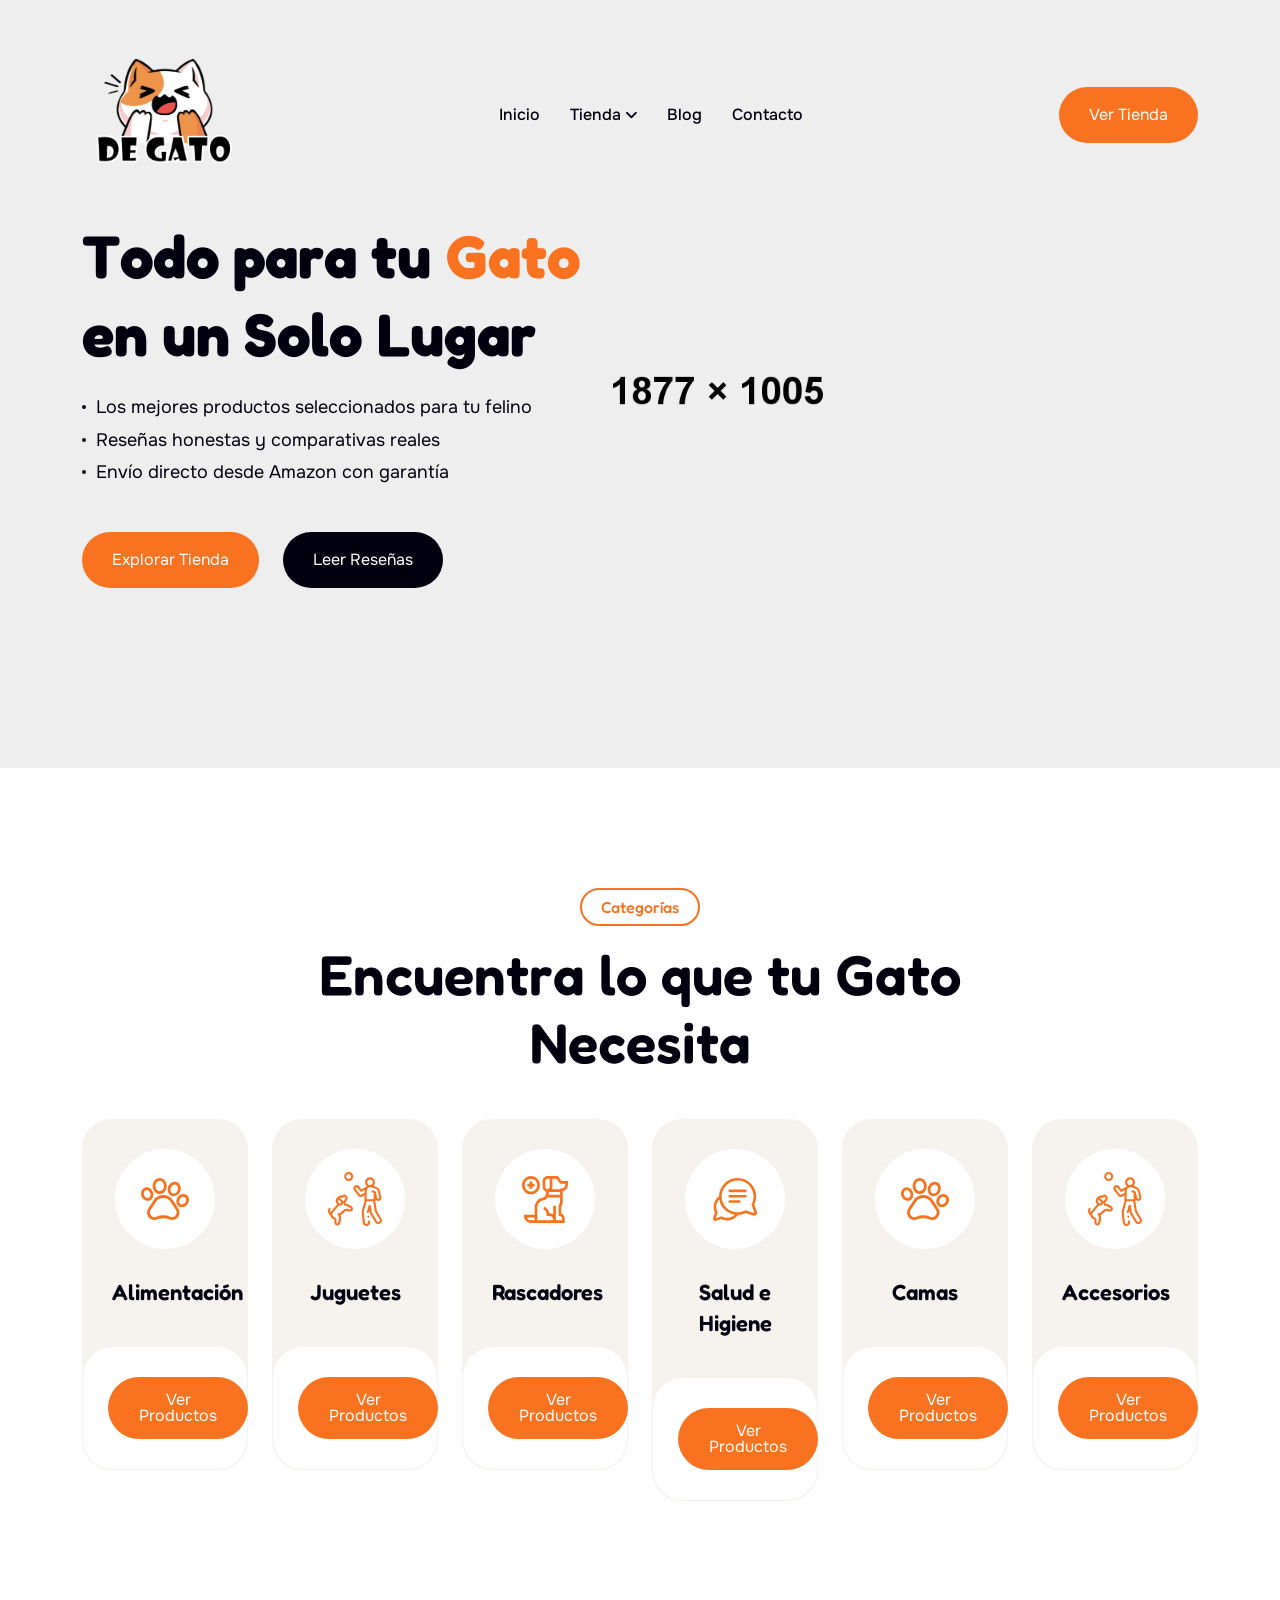
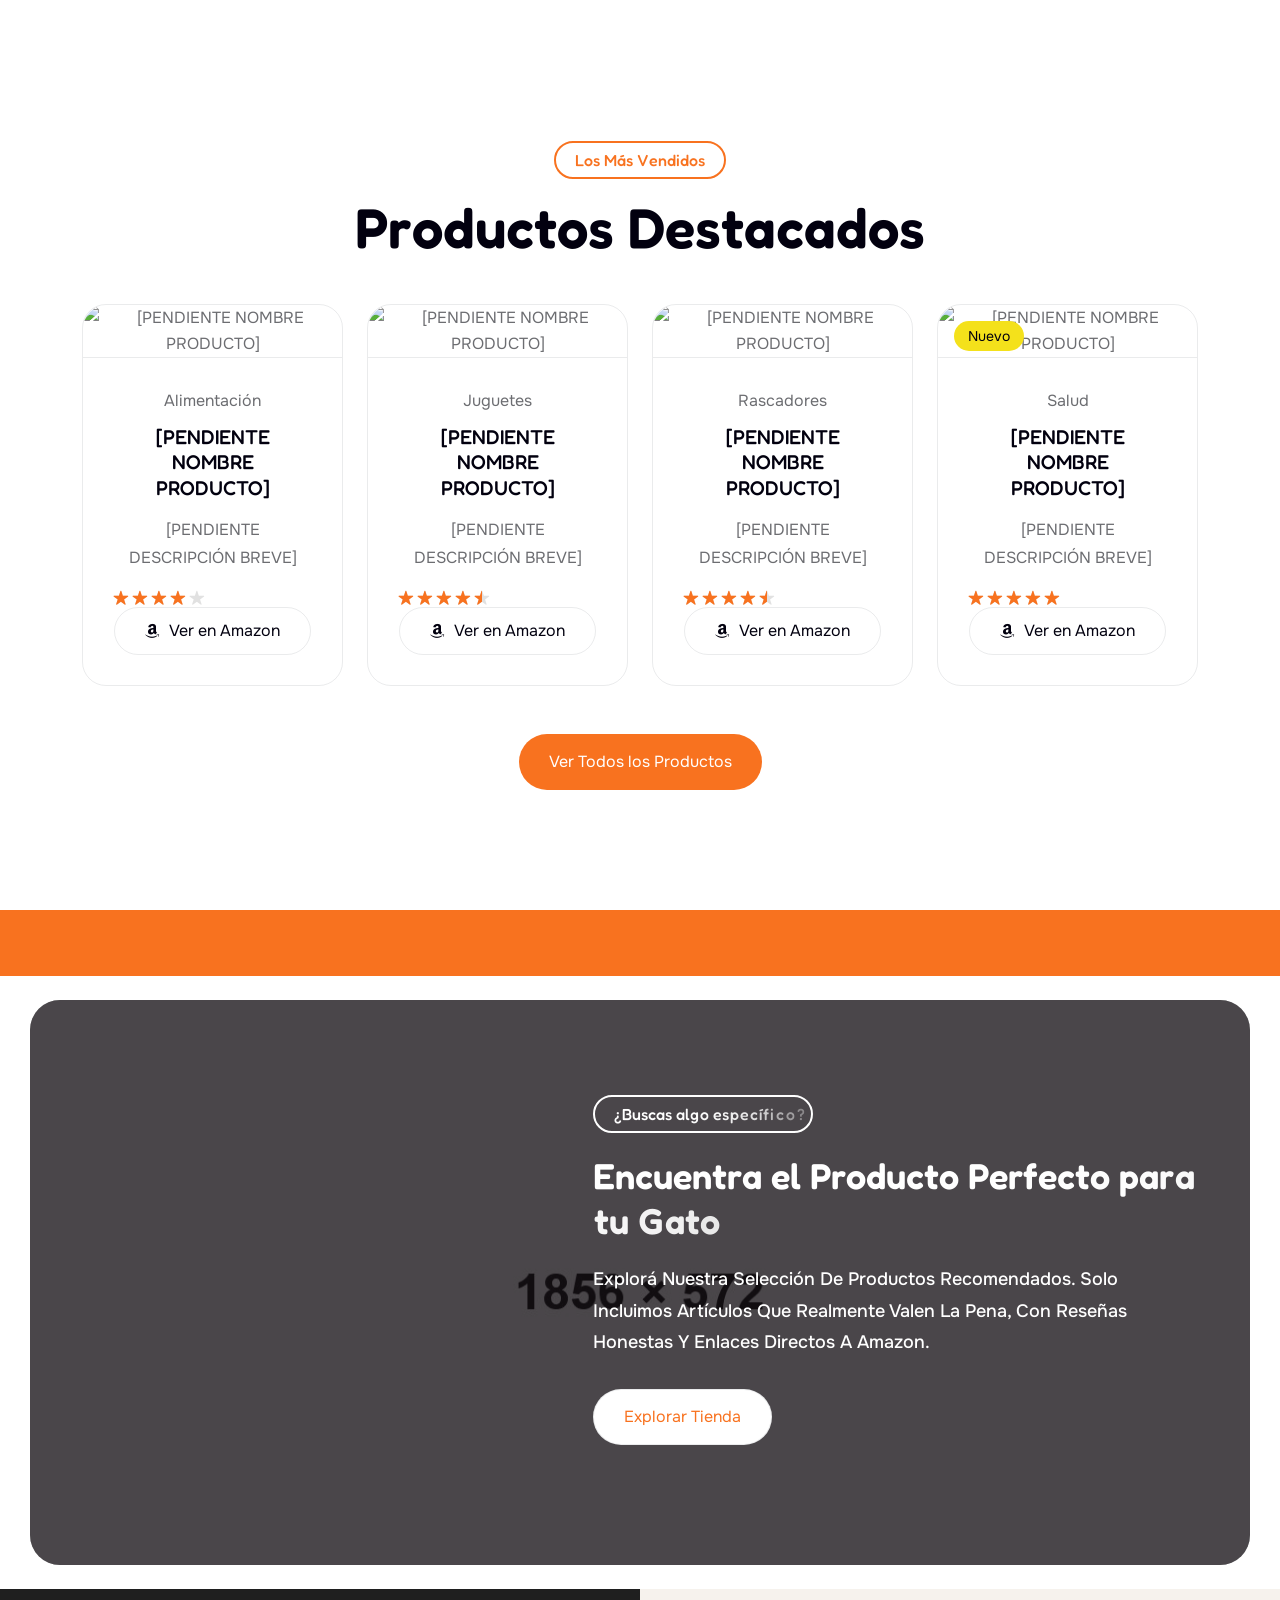
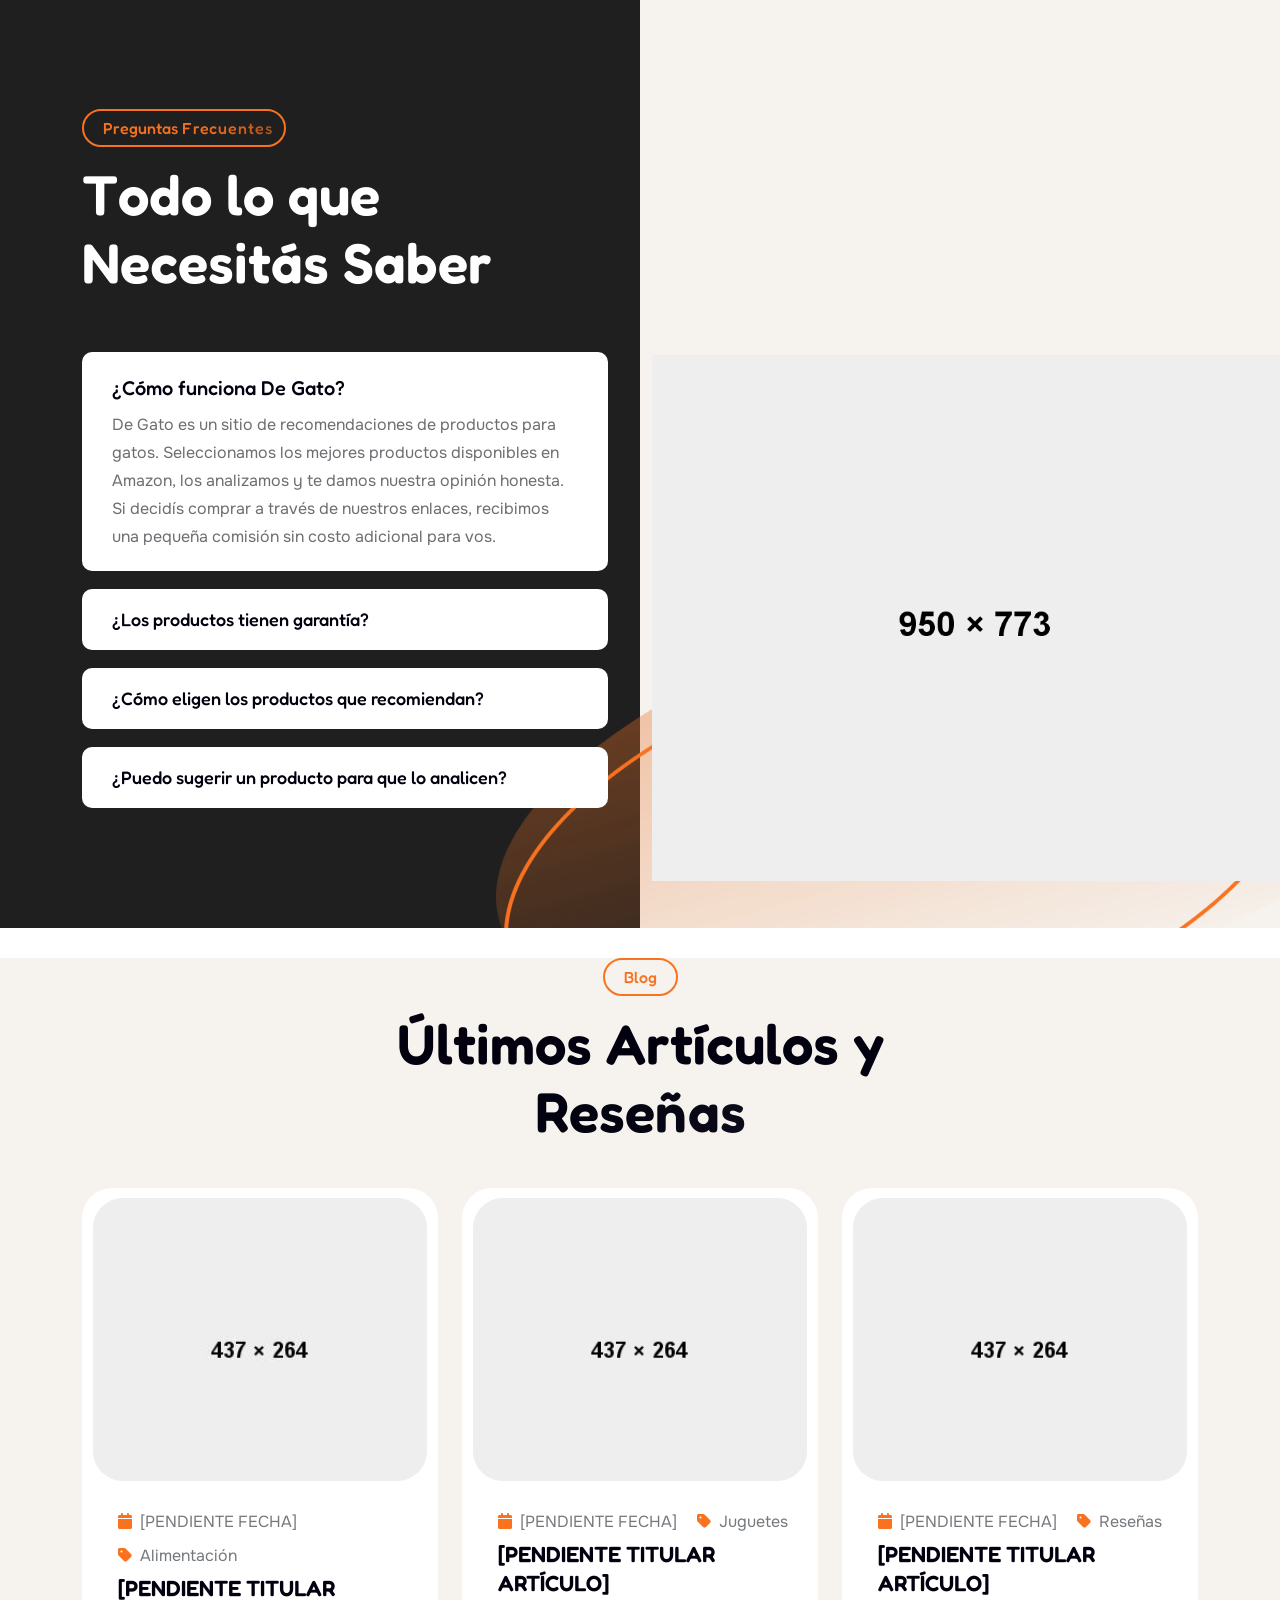
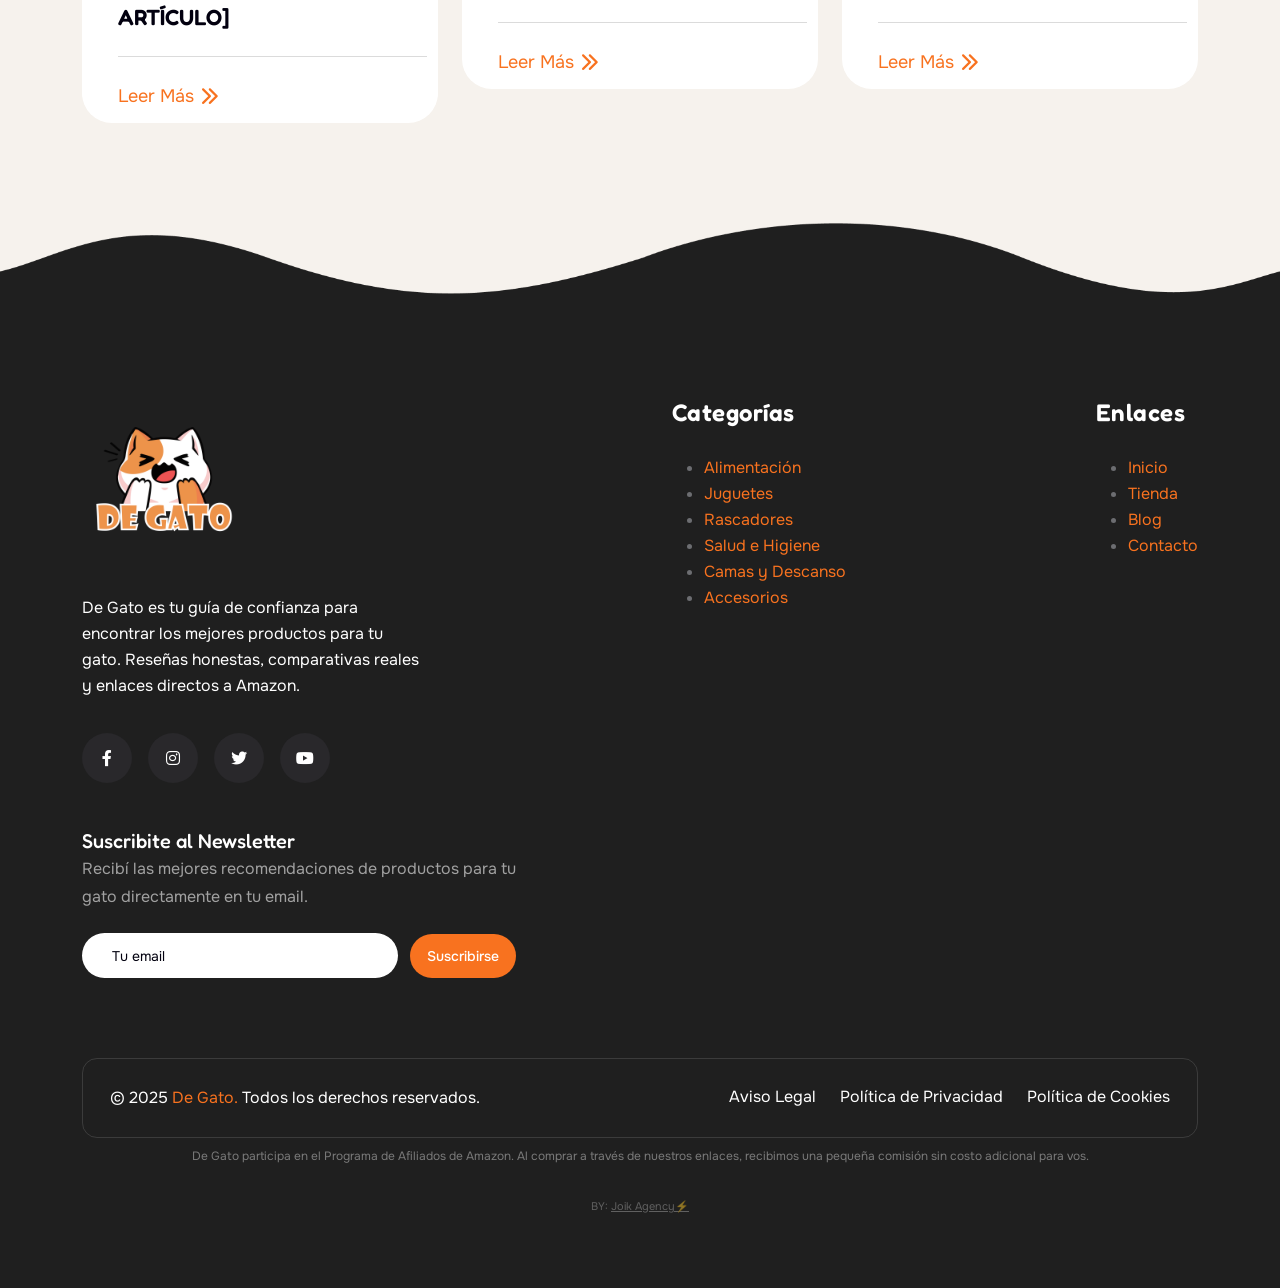
==== index.html @ f293c125 "Base inicial de De Gato" ====
<!doctype html>
<html class="no-js" lang="es" dir="ltr">

<head>
    <meta charset="utf-8">
    <meta http-equiv="x-ua-compatible" content="ie=edge">
    <title>De Gato — Todo para tu Gato en un Solo Lugar</title>
    <meta name="author" content="De Gato">
    <meta name="description" content="De Gato - Encuentra los mejores productos para tu gato. Reseñas, comparativas y recomendaciones de alimentación, juguetes, rascadores y más.">
    <meta name="keywords" content="productos para gatos, tienda gatos, juguetes gatos, alimentación gatos, rascadores, accesorios gatos">
    <meta name="robots" content="INDEX,FOLLOW">

    <!-- Mobile Specific Metas -->
    <meta name="viewport" content="width=device-width, initial-scale=1, shrink-to-fit=no">

    <!-- Favicons -->
    <link rel="icon" type="image/png" href="assets/img/favicons/cropped-logos-dsegato_Mesa-de-trabajo-1-copia-3.png">
    <link rel="apple-touch-icon" href="assets/img/favicons/cropped-logos-dsegato_Mesa-de-trabajo-1-copia-3.png">
    <meta name="msapplication-TileColor" content="#ffffff">
    <meta name="msapplication-TileImage" content="assets/img/favicons/cropped-logos-dsegato_Mesa-de-trabajo-1-copia-3.png">
    <meta name="theme-color" content="#ffffff">

    <!-- Google Fonts -->
    <link rel="preconnect" href="https://fonts.googleapis.com">
    <link rel="preconnect" href="https://fonts.gstatic.com" crossorigin>
    <link href="https://fonts.googleapis.com/css2?family=Fredoka:wght@300..700&family=Onest:wght@100..900&display=swap" rel="stylesheet">

    <!-- CSS -->
    <link rel="stylesheet" href="assets/css/bootstrap.min.css">
    <link rel="stylesheet" href="assets/css/fontawesome.min.css">
    <link rel="stylesheet" href="assets/css/magnific-popup.min.css">
    <link rel="stylesheet" href="assets/css/swiper-bundle.min.css">
    <link rel="stylesheet" href="assets/css/style.css">
</head>

<body>

    <!--==============================
     Preloader
    ==============================-->
    <div class="preloader">
        <button class="th-btn preloaderCls">Cancelar</button>
        <div class="preloader-inner">
            <div class="bounce">
                <img src="assets/img/favicons/cropped-logos-dsegato_Mesa-de-trabajo-1-copia-3.png" alt="De Gato" style="max-width: 60px;">
            </div>
            <span class="loader">
                De Gato
                <span class="loading-text">De Gato</span>
            </span>
        </div>
    </div>

    <!--==============================
    Mobile Menu
    ==============================-->
    <div class="th-menu-wrapper allow-natural-scroll">
        <div class="th-menu-area text-center">
            <button class="th-menu-toggle"><i class="fal fa-times"></i></button>
            <div class="mobile-logo">
                <a href="index.html"><img src="assets/img/favicons/logos-dsegato_Mesa-de-trabajo-1-copia.png" alt="De Gato" style="max-width: 160px;"></a>
            </div>
            <div class="th-mobile-menu">
                <ul>
                    <li><a href="index.html">Inicio</a></li>
                    <li class="menu-item-has-children">
                        <a href="shop.html">Tienda</a>
                        <ul class="sub-menu">
                            <li><a href="shop.html?cat=alimentacion">Alimentación</a></li>
                            <li><a href="shop.html?cat=juguetes">Juguetes</a></li>
                            <li><a href="shop.html?cat=camas">Camas y Descanso</a></li>
                            <li><a href="shop.html?cat=rascadores">Rascadores</a></li>
                            <li><a href="shop.html?cat=salud">Salud e Higiene</a></li>
                            <li><a href="shop.html?cat=accesorios">Accesorios</a></li>
                        </ul>
                    </li>
                    <li><a href="blog.html">Blog</a></li>
                    <li><a href="contacto.html">Contacto</a></li>
                </ul>
            </div>
        </div>
    </div>

    <!--==============================
    Header Area
    ==============================-->
    <header class="th-header header-layout1">
        <div class="sticky-wrapper">
            <div class="menu-area">
                <div class="container">
                    <div class="row align-items-center justify-content-between">
                        <div class="col-auto">
                            <div class="header-logo">
                                <a href="index.html">
                                    <img src="assets/img/favicons/logos-dsegato_Mesa-de-trabajo-1-copia.png" alt="De Gato" style="max-width: 160px;">
                                </a>
                            </div>
                        </div>
                        <div class="col-auto">
                            <nav class="main-menu d-none d-lg-inline-block">
                                <ul>
                                    <li><a href="index.html">Inicio</a></li>
                                    <li class="menu-item-has-children">
                                        <a href="shop.html">Tienda</a>
                                        <ul class="sub-menu">
                                            <li><a href="shop.html?cat=alimentacion">Alimentación</a></li>
                                            <li><a href="shop.html?cat=juguetes">Juguetes</a></li>
                                            <li><a href="shop.html?cat=camas">Camas y Descanso</a></li>
                                            <li><a href="shop.html?cat=rascadores">Rascadores</a></li>
                                            <li><a href="shop.html?cat=salud">Salud e Higiene</a></li>
                                            <li><a href="shop.html?cat=accesorios">Accesorios</a></li>
                                        </ul>
                                    </li>
                                    <li><a href="blog.html">Blog</a></li>
                                    <li><a href="contacto.html">Contacto</a></li>
                                </ul>
                            </nav>
                            <div class="header-button d-flex d-lg-none">
                                <button type="button" class="th-menu-toggle icon-btn"><i class="far fa-bars"></i></button>
                            </div>
                        </div>
                        <div class="col-auto d-xl-block d-none">
                            <div class="header-button">
                                <a href="shop.html" class="th-btn">Ver Tienda</a>
                            </div>
                        </div>
                    </div>
                </div>
            </div>
        </div>
    </header>

    <!--==============================
    Hero Area
    ==============================-->
    <div class="th-hero-wrapper hero-2" id="hero">
        <div class="shape-mockup d-xxl-block d-none heartbeat" data-left="4%" data-top="20%">
            <img src="assets/img/shape/shape1-27.png" alt="img">
        </div>
        <div class="shape-mockup d-xxl-block d-none shake" data-right="4%" data-top="20%">
            <img src="assets/img/shape/shape1-28.png" alt="img">
        </div>
        <div class="shape-mockup d-xxl-block d-none jump-reverse" data-right="2%" data-top="50%">
            <img src="assets/img/shape/shape1-29.png" alt="img">
        </div>

        <div class="th-hero-bg" data-bg-src="assets/img/hero/hero_bg_2_1.jpg"></div>
        <div class="hero-inner">
            <div class="container th-container2">
                <div class="row">
                    <div class="col-xl-6 col-lg-10">
                        <div class="hero-style2">
                            <h1 class="hero-title text-anim2" data-cue="slideInUp" data-delay="100">
                                Todo para tu <span class="text-theme">Gato</span> en un Solo Lugar
                            </h1>
                            <div class="checklist" data-cue="slideInUp" data-delay="300">
                                <ul>
                                    <li>Los mejores productos seleccionados para tu felino</li>
                                    <li>Reseñas honestas y comparativas reales</li>
                                    <li>Envío directo desde Amazon con garantía</li>
                                </ul>
                            </div>
                            <div class="btn-wrap" data-cue="slideInUp" data-delay="500">
                                <a href="shop.html" class="th-btn">Explorar Tienda</a>
                                <a href="blog.html" class="th-btn style2">Leer Reseñas</a>
                            </div>
                        </div>
                    </div>
                </div>
            </div>
        </div>
    </div>

    <!--==============================
    Categorías — Reutilizando Feature Cards
    ==============================-->
    <section class="feature-area-1 position-relative space overflow-hidden" id="categorias-sec">
        <div class="container th-container2">
            <div class="row justify-content-center">
                <div class="col-xl-8 col-lg-10">
                    <div class="title-area text-center">
                        <span class="sub-title style2 text-anim" data-cue="slideInUp">Categorías</span>
                        <h2 class="sec-title text-anim2" data-cue="slideInUp">Encuentra lo que tu Gato Necesita</h2>
                    </div>
                </div>
            </div>
            <div class="row gy-4 justify-content-center">
                <div class="col-xl-2 col-lg-4 col-md-4 col-6">
                    <div class="feature-card text-center" data-cue="slideInUp">
                        <div class="top-wrap">
                            <div class="box-icon">
                                <img src="assets/img/icon/feature-icon1-2.svg" alt="Alimentación">
                            </div>
                            <h3 class="box-title">Alimentación</h3>
                        </div>
                        <div class="bottom-text">
                            <a class="th-btn th-btn-sm w-100" href="shop.html?cat=alimentacion">Ver Productos</a>
                        </div>
                    </div>
                </div>
                <div class="col-xl-2 col-lg-4 col-md-4 col-6">
                    <div class="feature-card text-center" data-cue="slideInUp">
                        <div class="top-wrap">
                            <div class="box-icon">
                                <img src="assets/img/icon/feature-icon1-1.svg" alt="Juguetes">
                            </div>
                            <h3 class="box-title">Juguetes</h3>
                        </div>
                        <div class="bottom-text">
                            <a class="th-btn th-btn-sm w-100" href="shop.html?cat=juguetes">Ver Productos</a>
                        </div>
                    </div>
                </div>
                <div class="col-xl-2 col-lg-4 col-md-4 col-6">
                    <div class="feature-card text-center" data-cue="slideInUp">
                        <div class="top-wrap">
                            <div class="box-icon">
                                <img src="assets/img/icon/feature-icon1-3.svg" alt="Rascadores">
                            </div>
                            <h3 class="box-title">Rascadores</h3>
                        </div>
                        <div class="bottom-text">
                            <a class="th-btn th-btn-sm w-100" href="shop.html?cat=rascadores">Ver Productos</a>
                        </div>
                    </div>
                </div>
                <div class="col-xl-2 col-lg-4 col-md-4 col-6">
                    <div class="feature-card text-center" data-cue="slideInUp">
                        <div class="top-wrap">
                            <div class="box-icon">
                                <img src="assets/img/icon/feature-icon1-4.svg" alt="Salud">
                            </div>
                            <h3 class="box-title">Salud e Higiene</h3>
                        </div>
                        <div class="bottom-text">
                            <a class="th-btn th-btn-sm w-100" href="shop.html?cat=salud">Ver Productos</a>
                        </div>
                    </div>
                </div>
                <div class="col-xl-2 col-lg-4 col-md-4 col-6">
                    <div class="feature-card text-center" data-cue="slideInUp">
                        <div class="top-wrap">
                            <div class="box-icon">
                                <img src="assets/img/icon/feature-icon1-2.svg" alt="Camas">
                            </div>
                            <h3 class="box-title">Camas</h3>
                        </div>
                        <div class="bottom-text">
                            <a class="th-btn th-btn-sm w-100" href="shop.html?cat=camas">Ver Productos</a>
                        </div>
                    </div>
                </div>
                <div class="col-xl-2 col-lg-4 col-md-4 col-6">
                    <div class="feature-card text-center" data-cue="slideInUp">
                        <div class="top-wrap">
                            <div class="box-icon">
                                <img src="assets/img/icon/feature-icon1-1.svg" alt="Accesorios">
                            </div>
                            <h3 class="box-title">Accesorios</h3>
                        </div>
                        <div class="bottom-text">
                            <a class="th-btn th-btn-sm w-100" href="shop.html?cat=accesorios">Ver Productos</a>
                        </div>
                    </div>
                </div>
            </div>
        </div>
    </section>

    <!--==============================
    Productos Destacados — Reutilizando Shop Grid
    ==============================-->
    <section class="space overflow-hidden" id="productos-sec">
        <div class="container th-container2">
            <div class="row justify-content-center">
                <div class="col-xl-8 col-lg-10">
                    <div class="title-area text-center">
                        <span class="sub-title style2 text-anim" data-cue="slideInUp">Los Más Vendidos</span>
                        <h2 class="sec-title text-anim2" data-cue="slideInUp">Productos Destacados</h2>
                    </div>
                </div>
            </div>
            <div class="row gy-4 justify-content-center">

                <!-- Producto 1 -->
                <div class="col-xl-3 col-lg-4 col-md-6" data-cue="slideInUp">
                    <div class="th-product product-grid">
                        <div class="product-img">
                            <img src="assets/img/product/product-1-1.png" alt="[PENDIENTE NOMBRE PRODUCTO]">
                            <span class="product-tag">Bestseller</span>
                        </div>
                        <div class="product-content">
                            <span class="product-category">Alimentación</span>
                            <h3 class="product-title"><a href="#">[PENDIENTE NOMBRE PRODUCTO]</a></h3>
                            <p class="product-desc">[PENDIENTE DESCRIPCIÓN BREVE]</p>
                            <div class="star-rating" role="img" aria-label="4 de 5 estrellas">
                                <span style="width: 80%;">Rated <strong class="rating">4.00</strong> out of 5</span>
                            </div>
                            <a href="#" class="th-btn style-border2 th-btn-sm" target="_blank" rel="nofollow noopener">
                                <i class="fab fa-amazon"></i> Ver en Amazon
                            </a>
                        </div>
                    </div>
                </div>

                <!-- Producto 2 -->
                <div class="col-xl-3 col-lg-4 col-md-6" data-cue="slideInUp">
                    <div class="th-product product-grid">
                        <div class="product-img">
                            <img src="assets/img/product/product-1-2.png" alt="[PENDIENTE NOMBRE PRODUCTO]">
                            <span class="product-tag">Popular</span>
                        </div>
                        <div class="product-content">
                            <span class="product-category">Juguetes</span>
                            <h3 class="product-title"><a href="#">[PENDIENTE NOMBRE PRODUCTO]</a></h3>
                            <p class="product-desc">[PENDIENTE DESCRIPCIÓN BREVE]</p>
                            <div class="star-rating" role="img" aria-label="4.5 de 5 estrellas">
                                <span style="width: 90%;">Rated <strong class="rating">4.50</strong> out of 5</span>
                            </div>
                            <a href="#" class="th-btn style-border2 th-btn-sm" target="_blank" rel="nofollow noopener">
                                <i class="fab fa-amazon"></i> Ver en Amazon
                            </a>
                        </div>
                    </div>
                </div>

                <!-- Producto 3 -->
                <div class="col-xl-3 col-lg-4 col-md-6" data-cue="slideInUp">
                    <div class="th-product product-grid">
                        <div class="product-img">
                            <img src="assets/img/product/product-1-3.png" alt="[PENDIENTE NOMBRE PRODUCTO]">
                        </div>
                        <div class="product-content">
                            <span class="product-category">Rascadores</span>
                            <h3 class="product-title"><a href="#">[PENDIENTE NOMBRE PRODUCTO]</a></h3>
                            <p class="product-desc">[PENDIENTE DESCRIPCIÓN BREVE]</p>
                            <div class="star-rating" role="img" aria-label="4.5 de 5 estrellas">
                                <span style="width: 90%;">Rated <strong class="rating">4.50</strong> out of 5</span>
                            </div>
                            <a href="#" class="th-btn style-border2 th-btn-sm" target="_blank" rel="nofollow noopener">
                                <i class="fab fa-amazon"></i> Ver en Amazon
                            </a>
                        </div>
                    </div>
                </div>

                <!-- Producto 4 -->
                <div class="col-xl-3 col-lg-4 col-md-6" data-cue="slideInUp">
                    <div class="th-product product-grid">
                        <div class="product-img">
                            <img src="assets/img/product/product-1-4.png" alt="[PENDIENTE NOMBRE PRODUCTO]">
                            <span class="product-tag">Nuevo</span>
                        </div>
                        <div class="product-content">
                            <span class="product-category">Salud</span>
                            <h3 class="product-title"><a href="#">[PENDIENTE NOMBRE PRODUCTO]</a></h3>
                            <p class="product-desc">[PENDIENTE DESCRIPCIÓN BREVE]</p>
                            <div class="star-rating" role="img" aria-label="5 de 5 estrellas">
                                <span style="width: 100%;">Rated <strong class="rating">5.00</strong> out of 5</span>
                            </div>
                            <a href="#" class="th-btn style-border2 th-btn-sm" target="_blank" rel="nofollow noopener">
                                <i class="fab fa-amazon"></i> Ver en Amazon
                            </a>
                        </div>
                    </div>
                </div>

            </div>

            <div class="text-center mt-5" data-cue="slideInUp">
                <a href="shop.html" class="th-btn">Ver Todos los Productos</a>
            </div>
        </div>
    </section>

    <!--==============================
    Marquee Area — Texto deslizante adaptado
    ==============================-->
    <div class="overflow-hidden">
        <div class="container-fluid p-0" data-cue="slideInUp">
            <div class="swiper th-slider marquee-slider2" data-slider-options='{"breakpoints":{"0":{"slidesPerView":"auto"}},"autoplay":{"delay":0,"disableOnInteraction":false},"noSwiping":"true","speed":10000,"spaceBetween":0}'>
                <div class="swiper-wrapper">
                    <div class="swiper-slide">
                        <div class="marquee-card style2"><a target="_blank" href="shop.html">Alimentación Premium</a></div>
                    </div>
                    <div class="swiper-slide">
                        <div class="marquee-card style2"><a target="_blank" href="shop.html">Juguetes Interactivos</a></div>
                    </div>
                    <div class="swiper-slide">
                        <div class="marquee-card style2"><a target="_blank" href="shop.html">Rascadores y Torres</a></div>
                    </div>
                    <div class="swiper-slide">
                        <div class="marquee-card style2"><a target="_blank" href="shop.html">Camas y Descanso</a></div>
                    </div>
                    <div class="swiper-slide">
                        <div class="marquee-card style2"><a target="_blank" href="shop.html">Salud e Higiene</a></div>
                    </div>
                    <div class="swiper-slide">
                        <div class="marquee-card style2"><a target="_blank" href="shop.html">Accesorios</a></div>
                    </div>
                    <div class="swiper-slide">
                        <div class="marquee-card style2"><a target="_blank" href="shop.html">Los Más Vendidos</a></div>
                    </div>
                    <div class="swiper-slide">
                        <div class="marquee-card style2"><a target="_blank" href="shop.html">Envío desde Amazon</a></div>
                    </div>
                </div>
            </div>
        </div>
    </div>

    <!--==============================
    CTA Area
    ==============================-->
    <section class="cta-area-1 mt-4 mb-4 overflow-hidden">
        <div class="cta-wrap1" data-bg-src="assets/img/bg/cta-bg-2.jpg" data-overlay="black" data-opacity="7">
            <div class="container">
                <div class="row justify-content-end">
                    <div class="col-lg-7 ps-xl-5">
                        <div class="title-area mb-0">
                            <span class="sub-title style2 text-anim mb-30 text-white" data-cue="slideInUp">¿Buscas algo específico?</span>
                            <h2 class="sec-title style2 text-anim2 text-white" data-cue="slideInUp">Encuentra el Producto Perfecto para tu Gato</h2>
                            <p class="title-text mt-30 text-white text-anim3" data-cue="slideInUp">Explorá nuestra selección de productos recomendados. Solo incluimos artículos que realmente valen la pena, con reseñas honestas y enlaces directos a Amazon.</p>
                            <div class="btn-wrap mt-30" data-cue="slideInUp">
                                <a href="shop.html" class="th-btn style-border2">Explorar Tienda</a>
                            </div>
                        </div>
                    </div>
                </div>
            </div>
        </div>
    </section>

    <!--==============================
    FAQ Area — Útil para SEO
    ==============================-->
    <div class="faq-sec-2 space overflow-hidden bg-smoke2 position-relative mb-30">
        <div class="service-bg-shape1-1 shape-mockup d-xxl-block d-none" data-top="4%" data-left="1.4%">
            <img src="assets/img/shape/shape1-57.png" alt="img">
        </div>
        <div class="service-bg-shape1-1 shape-mockup jump d-xxl-block d-none" data-top="20%" data-left="31%">
            <img src="assets/img/shape/shape1-59.png" alt="img">
        </div>

        <div class="container th-container2">
            <div class="row gy-40 gx-60">
                <div class="col-xxl-6 col-xl-6">
                    <div class="accordion-2-wrap">
                        <div class="title-area mb-55">
                            <span class="sub-title style2 text-anim mb-30" data-cue="slideInUp">Preguntas Frecuentes</span>
                            <h2 class="sec-title text-white text-anim2" data-cue="slideInLeft">Todo lo que Necesitás Saber</h2>
                        </div>

                        <div class="accordion" id="faqAccordion">
                            <div class="accordion-card style2" data-cue="slideInUp">
                                <div class="accordion-header" id="collapse-item-1">
                                    <button class="accordion-button" type="button" data-bs-toggle="collapse" data-bs-target="#collapse-1" aria-expanded="true" aria-controls="collapse-1">¿Cómo funciona De Gato?</button>
                                </div>
                                <div id="collapse-1" class="accordion-collapse collapse show" aria-labelledby="collapse-item-1" data-bs-parent="#faqAccordion">
                                    <div class="accordion-body">
                                        <p class="faq-text">De Gato es un sitio de recomendaciones de productos para gatos. Seleccionamos los mejores productos disponibles en Amazon, los analizamos y te damos nuestra opinión honesta. Si decidís comprar a través de nuestros enlaces, recibimos una pequeña comisión sin costo adicional para vos.</p>
                                    </div>
                                </div>
                            </div>

                            <div class="accordion-card style2" data-cue="slideInUp">
                                <div class="accordion-header" id="collapse-item-2">
                                    <button class="accordion-button collapsed" type="button" data-bs-toggle="collapse" data-bs-target="#collapse-2" aria-expanded="false" aria-controls="collapse-2">¿Los productos tienen garantía?</button>
                                </div>
                                <div id="collapse-2" class="accordion-collapse collapse" aria-labelledby="collapse-item-2" data-bs-parent="#faqAccordion">
                                    <div class="accordion-body">
                                        <p class="faq-text">Sí. Todos los productos se compran directamente en Amazon, lo que significa que tenés acceso a la garantía de Amazon, política de devoluciones y atención al cliente de primer nivel.</p>
                                    </div>
                                </div>
                            </div>

                            <div class="accordion-card style2" data-cue="slideInUp">
                                <div class="accordion-header" id="collapse-item-3">
                                    <button class="accordion-button collapsed" type="button" data-bs-toggle="collapse" data-bs-target="#collapse-3" aria-expanded="false" aria-controls="collapse-3">¿Cómo eligen los productos que recomiendan?</button>
                                </div>
                                <div id="collapse-3" class="accordion-collapse collapse" aria-labelledby="collapse-item-3" data-bs-parent="#faqAccordion">
                                    <div class="accordion-body">
                                        <p class="faq-text">Analizamos reviews de compradores reales, comparamos características, relación calidad-precio y priorizamos productos con buenas valoraciones y buen historial de ventas en Amazon.</p>
                                    </div>
                                </div>
                            </div>

                            <div class="accordion-card style2" data-cue="slideInUp">
                                <div class="accordion-header" id="collapse-item-4">
                                    <button class="accordion-button collapsed" type="button" data-bs-toggle="collapse" data-bs-target="#collapse-4" aria-expanded="false" aria-controls="collapse-4">¿Puedo sugerir un producto para que lo analicen?</button>
                                </div>
                                <div id="collapse-4" class="accordion-collapse collapse" aria-labelledby="collapse-item-4" data-bs-parent="#faqAccordion">
                                    <div class="accordion-body">
                                        <p class="faq-text">¡Por supuesto! Podés contactarnos desde nuestra página de contacto y contarnos qué producto te gustaría que revisemos. Siempre estamos buscando nuevas recomendaciones.</p>
                                    </div>
                                </div>
                            </div>
                        </div>
                    </div>
                </div>
                <div class="col-xxl-6 col-xl-6 align-self-center" data-cue="slideInUp">
                    <div class="faq-img-box2" data-cue="slideInUp">
                        <div class="faq2-gradient-wrap">
                            <div class="gradient-box">
                                <div class="faq2-mask" data-mask-src="assets/img/bg/faq2-mask.png"></div>
                                <div class="faq2-mask2" data-mask-src="assets/img/bg/faq2-mask2.png"></div>
                            </div>
                        </div>
                        <img src="assets/img/faq/faq-img-1-2.jpg" alt="Preguntas frecuentes De Gato">
                    </div>
                </div>
            </div>
        </div>
    </div>

    <!--==============================
    Blog Area — Artículos y Reseñas
    ==============================-->
    <section class="overflow-hidden space-bottom overflow-hidden bg-smoke2" id="blog-sec">
        <div class="blog-wrap2">
            <div class="container th-container2">
                <div class="row justify-content-center">
                    <div class="col-xl-6 col-lg-8">
                        <div class="title-area text-center">
                            <span class="sub-title style2 text-anim" data-cue="slideInUp">Blog</span>
                            <h2 class="sec-title text-anim2" data-cue="slideInUp">Últimos Artículos y Reseñas</h2>
                        </div>
                    </div>
                </div>
                <div class="row gy-40 justify-content-center">
                    <div class="col-xl-4 col-lg-6" data-cue="slideInUp">
                        <div class="blog-card style-2">
                            <div class="blog-img">
                                <a href="articulo.html">
                                    <img src="assets/img/blog/blog-s-2-1.jpg" alt="[PENDIENTE IMAGEN REAL]">
                                </a>
                            </div>
                            <div class="blog-content">
                                <div class="blog-meta">
                                    <a href="blog.html"><i class="fas fa-calendar"></i>[PENDIENTE FECHA]</a>
                                    <a href="blog.html"><i class="fas fa-tag"></i>Alimentación</a>
                                </div>
                                <h3 class="box-title"><a href="articulo.html">[PENDIENTE TITULAR ARTÍCULO]</a></h3>
                                <div class="btn-wrap">
                                    <a href="articulo.html" class="link-btn th-btn-icon">Leer Más</a>
                                </div>
                            </div>
                        </div>
                    </div>

                    <div class="col-xl-4 col-lg-6" data-cue="slideInUp">
                        <div class="blog-card style-2">
                            <div class="blog-img">
                                <a href="articulo.html">
                                    <img src="assets/img/blog/blog-s-2-2.jpg" alt="[PENDIENTE IMAGEN REAL]">
                                </a>
                            </div>
                            <div class="blog-content">
                                <div class="blog-meta">
                                    <a href="blog.html"><i class="fas fa-calendar"></i>[PENDIENTE FECHA]</a>
                                    <a href="blog.html"><i class="fas fa-tag"></i>Juguetes</a>
                                </div>
                                <h3 class="box-title"><a href="articulo.html">[PENDIENTE TITULAR ARTÍCULO]</a></h3>
                                <div class="btn-wrap">
                                    <a href="articulo.html" class="link-btn th-btn-icon">Leer Más</a>
                                </div>
                            </div>
                        </div>
                    </div>

                    <div class="col-xl-4 col-lg-6" data-cue="slideInUp">
                        <div class="blog-card style-2">
                            <div class="blog-img">
                                <a href="articulo.html">
                                    <img src="assets/img/blog/blog-s-2-3.jpg" alt="[PENDIENTE IMAGEN REAL]">
                                </a>
                            </div>
                            <div class="blog-content">
                                <div class="blog-meta">
                                    <a href="blog.html"><i class="fas fa-calendar"></i>[PENDIENTE FECHA]</a>
                                    <a href="blog.html"><i class="fas fa-tag"></i>Reseñas</a>
                                </div>
                                <h3 class="box-title"><a href="articulo.html">[PENDIENTE TITULAR ARTÍCULO]</a></h3>
                                <div class="btn-wrap">
                                    <a href="articulo.html" class="link-btn th-btn-icon">Leer Más</a>
                                </div>
                            </div>
                        </div>
                    </div>
                </div>
            </div>
        </div>
    </section>

    <!--==============================
    Footer Area
    ==============================-->
    <footer class="footer-wrapper footer-layout1">
        <div class="footer-1-top-shape">
            <img src="assets/img/bg/footer-1-top-shape.png" alt="img">
        </div>
        <div class="shape-mockup moving d-xxl-block d-none" data-top="6%" data-left="6%">
            <img src="assets/img/shape/shape1-39.png" alt="img">
        </div>
        <div class="shape-mockup shake d-xxl-block d-none" data-top="24%" data-left="2%">
            <img src="assets/img/shape/shape1-40.png" alt="img">
        </div>
        <div class="shape-mockup heartbeat d-xxl-block d-none" data-top="53%" data-left="5%">
            <img src="assets/img/shape/shape1-41.png" alt="img">
        </div>

        <div class="container th-container2">
            <div class="footer-bottom">
                <div class="widget-area">
                    <div class="row justify-content-between">
                        <div class="col-md-6 col-xl-auto" data-cue="slideInUp">
                            <div class="widget footer-widget">
                                <div class="th-widget-about">
                                    <div class="about-logo">
                                        <a href="index.html"><img src="assets/img/favicons/logos-dsegato_Mesa-de-trabajo-1.png" alt="De Gato" style="max-width: 160px;"></a>
                                    </div>
                                    <p class="about-text">De Gato es tu guía de confianza para encontrar los mejores productos para tu gato. Reseñas honestas, comparativas reales y enlaces directos a Amazon.</p>
                                    <div class="th-social style7">
                                        <a href="#"><i class="fab fa-facebook-f"></i></a>
                                        <a href="#"><i class="fab fa-instagram"></i></a>
                                        <a href="#"><i class="fab fa-twitter"></i></a>
                                        <a href="#"><i class="fab fa-youtube"></i></a>
                                    </div>
                                </div>
                            </div>
                        </div>
                        <div class="col-sm-6 col-xl-auto" data-cue="slideInUp">
                            <div class="widget footer-widget">
                                <h4 class="widget_title">Categorías</h4>
                                <div class="menu-all-pages-container">
                                    <ul class="menu">
                                        <li><a href="shop.html?cat=alimentacion">Alimentación</a></li>
                                        <li><a href="shop.html?cat=juguetes">Juguetes</a></li>
                                        <li><a href="shop.html?cat=rascadores">Rascadores</a></li>
                                        <li><a href="shop.html?cat=salud">Salud e Higiene</a></li>
                                        <li><a href="shop.html?cat=camas">Camas y Descanso</a></li>
                                        <li><a href="shop.html?cat=accesorios">Accesorios</a></li>
                                    </ul>
                                </div>
                            </div>
                        </div>
                        <div class="col-sm-6 col-xl-auto" data-cue="slideInUp">
                            <div class="widget footer-widget">
                                <h4 class="widget_title">Enlaces</h4>
                                <div class="menu-all-pages-container">
                                    <ul class="menu">
                                        <li><a href="index.html">Inicio</a></li>
                                        <li><a href="shop.html">Tienda</a></li>
                                        <li><a href="blog.html">Blog</a></li>
                                        <li><a href="contacto.html">Contacto</a></li>
                                    </ul>
                                </div>
                            </div>
                        </div>
                        <div class="col-md-6 col-xl-auto" data-cue="slideInUp">
                            <div class="widget th-newsletter-widget footer-widget">
                                <h4 class="box-title">Suscribite al Newsletter</h4>
                                <p class="about-text mb-3">Recibí las mejores recomendaciones de productos para tu gato directamente en tu email.</p>
                                <form class="newsletter-form">
                                    <div class="form-group">
                                        <input class="form-control" type="email" placeholder="Tu email" required>
                                    </div>
                                    <button type="submit" class="th-btn">Suscribirse</button>
                                </form>
                            </div>
                        </div>
                    </div>
                </div>
            </div>
        </div>
        <div class="container">
            <div class="copyright-wrap">
                <div class="row gy-2">
                    <div class="col-lg-6" data-cue="slideInUp">
                        <p class="copyright-text">© 2025 <a href="index.html">De Gato.</a> Todos los derechos reservados.</p>
                    </div>
                    <div class="col-lg-6 text-center text-lg-end" data-cue="slideInUp">
                        <div class="footer-links">
                            <ul>
                                <li><a href="#">Aviso Legal</a></li>
                                <li><a href="#">Política de Privacidad</a></li>
                                <li><a href="#">Política de Cookies</a></li>
                            </ul>
                        </div>
                    </div>
                </div>
            </div>
        </div>
        <p class="footer-affiliate-notice text-center py-2" style="font-size: 12px; opacity: 0.7;">De Gato participa en el Programa de Afiliados de Amazon. Al comprar a través de nuestros enlaces, recibimos una pequeña comisión sin costo adicional para vos.</p>
        <p class="text-center py-1" style="font-size: 11px; opacity: 0.5;">BY: <a href="https://www.joik.agency/" target="_blank" rel="noopener" style="color: inherit; text-decoration: underline;">Joik Agency⚡</a></p>
    </footer>

    <!-- Scroll To Top -->
    <div class="scroll-top">
        <svg class="progress-circle svg-content" width="100%" height="100%" viewBox="-1 -1 102 102">
            <path d="M50,1 a49,49 0 0,1 0,98 a49,49 0 0,1 0,-98" style="transition: stroke-dashoffset 10ms linear 0s; stroke-dasharray: 307.919, 307.919; stroke-dashoffset: 307.919;"></path>
        </svg>
    </div>

    <!-- JS -->
    <script src="assets/js/vendor/jquery-3.7.1.min.js"></script>
    <script src="assets/js/swiper-bundle.min.js"></script>
    <script src="assets/js/bootstrap.min.js"></script>
    <script src="assets/js/jquery.magnific-popup.min.js"></script>
    <script src="assets/js/jquery.counterup.min.js"></script>
    <script src="assets/js/jquery-ui.min.js"></script>
    <script src="assets/js/imagesloaded.pkgd.min.js"></script>
    <script src="assets/js/isotope.pkgd.min.js"></script>
    <script src="assets/js/scrollCue.min.js"></script>
    <script src="assets/js/gsap.min.js"></script>
    <script src="assets/js/ScrollTrigger.min.js"></script>
    <script src="assets/js/SplitText.min.js"></script>
    <script src="assets/js/lenis.min.js"></script>
    <script src="assets/js/main.js"></script>
</body>

</html>
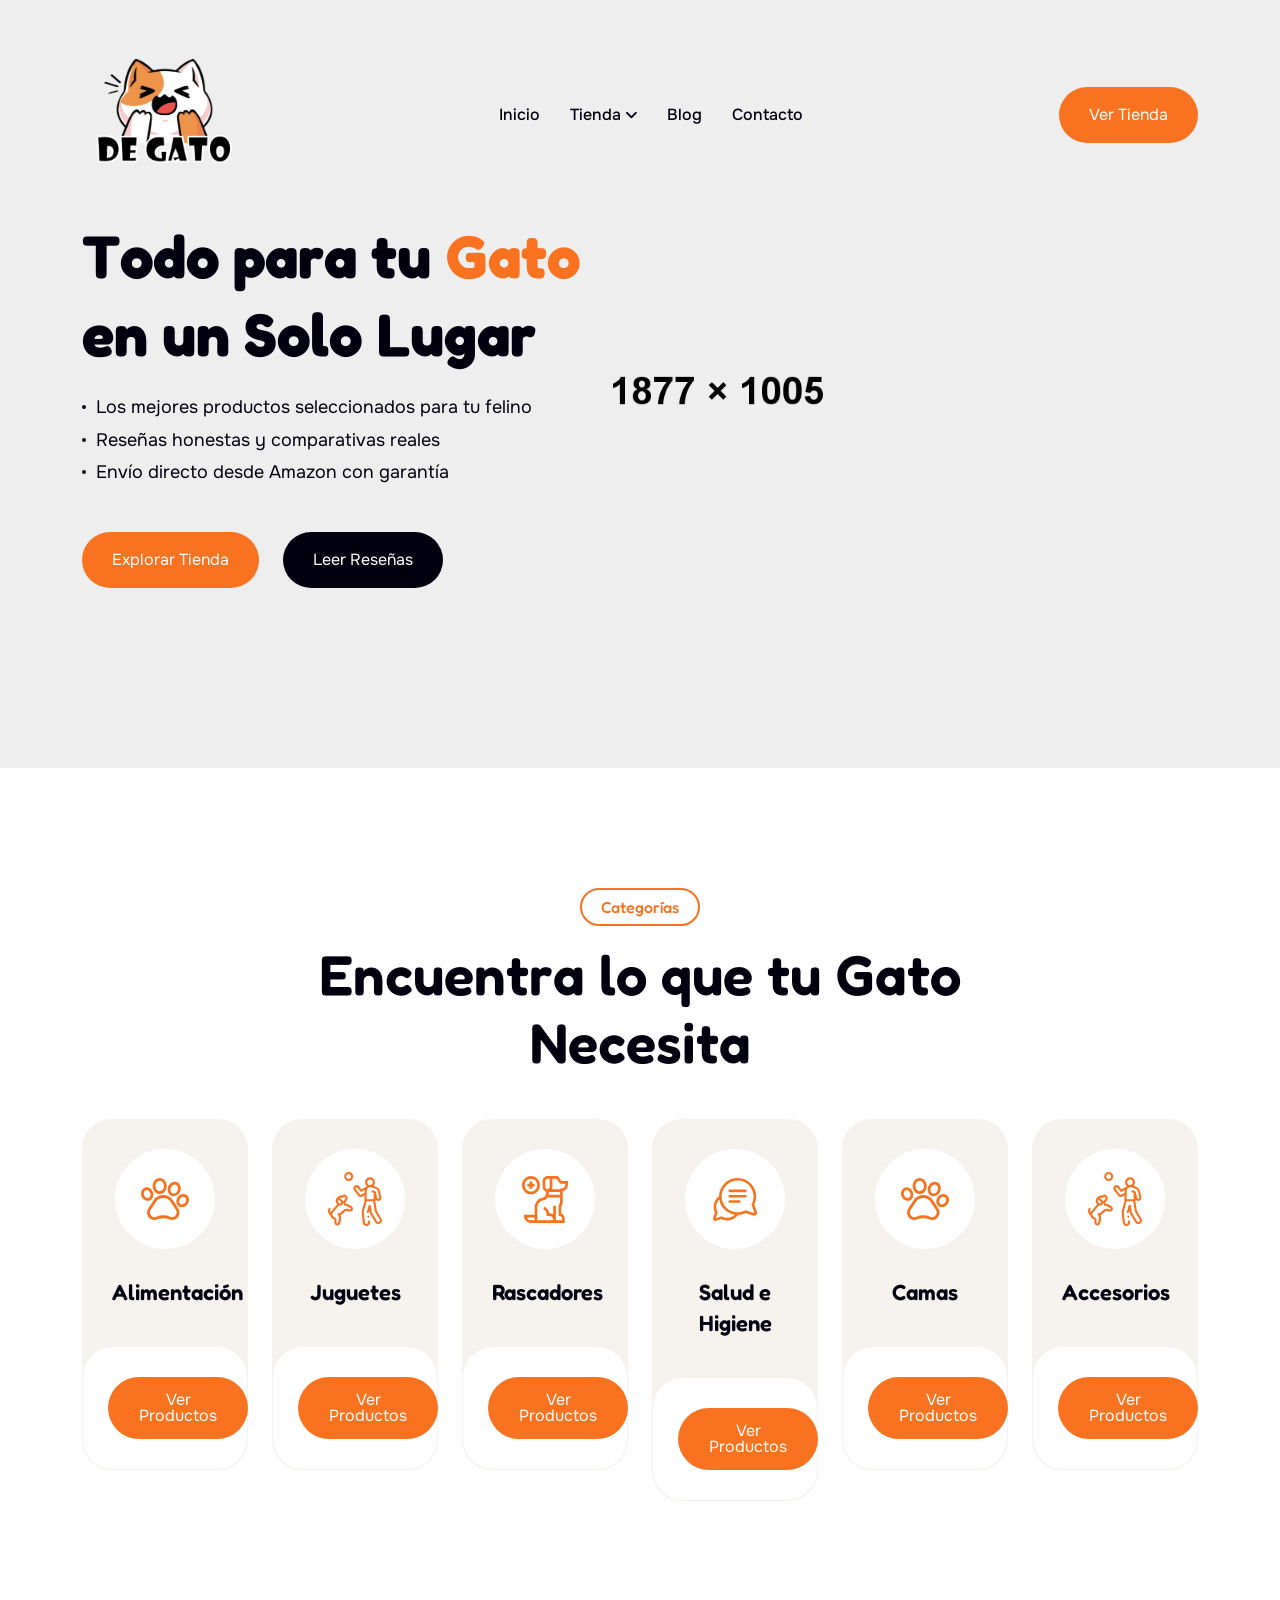
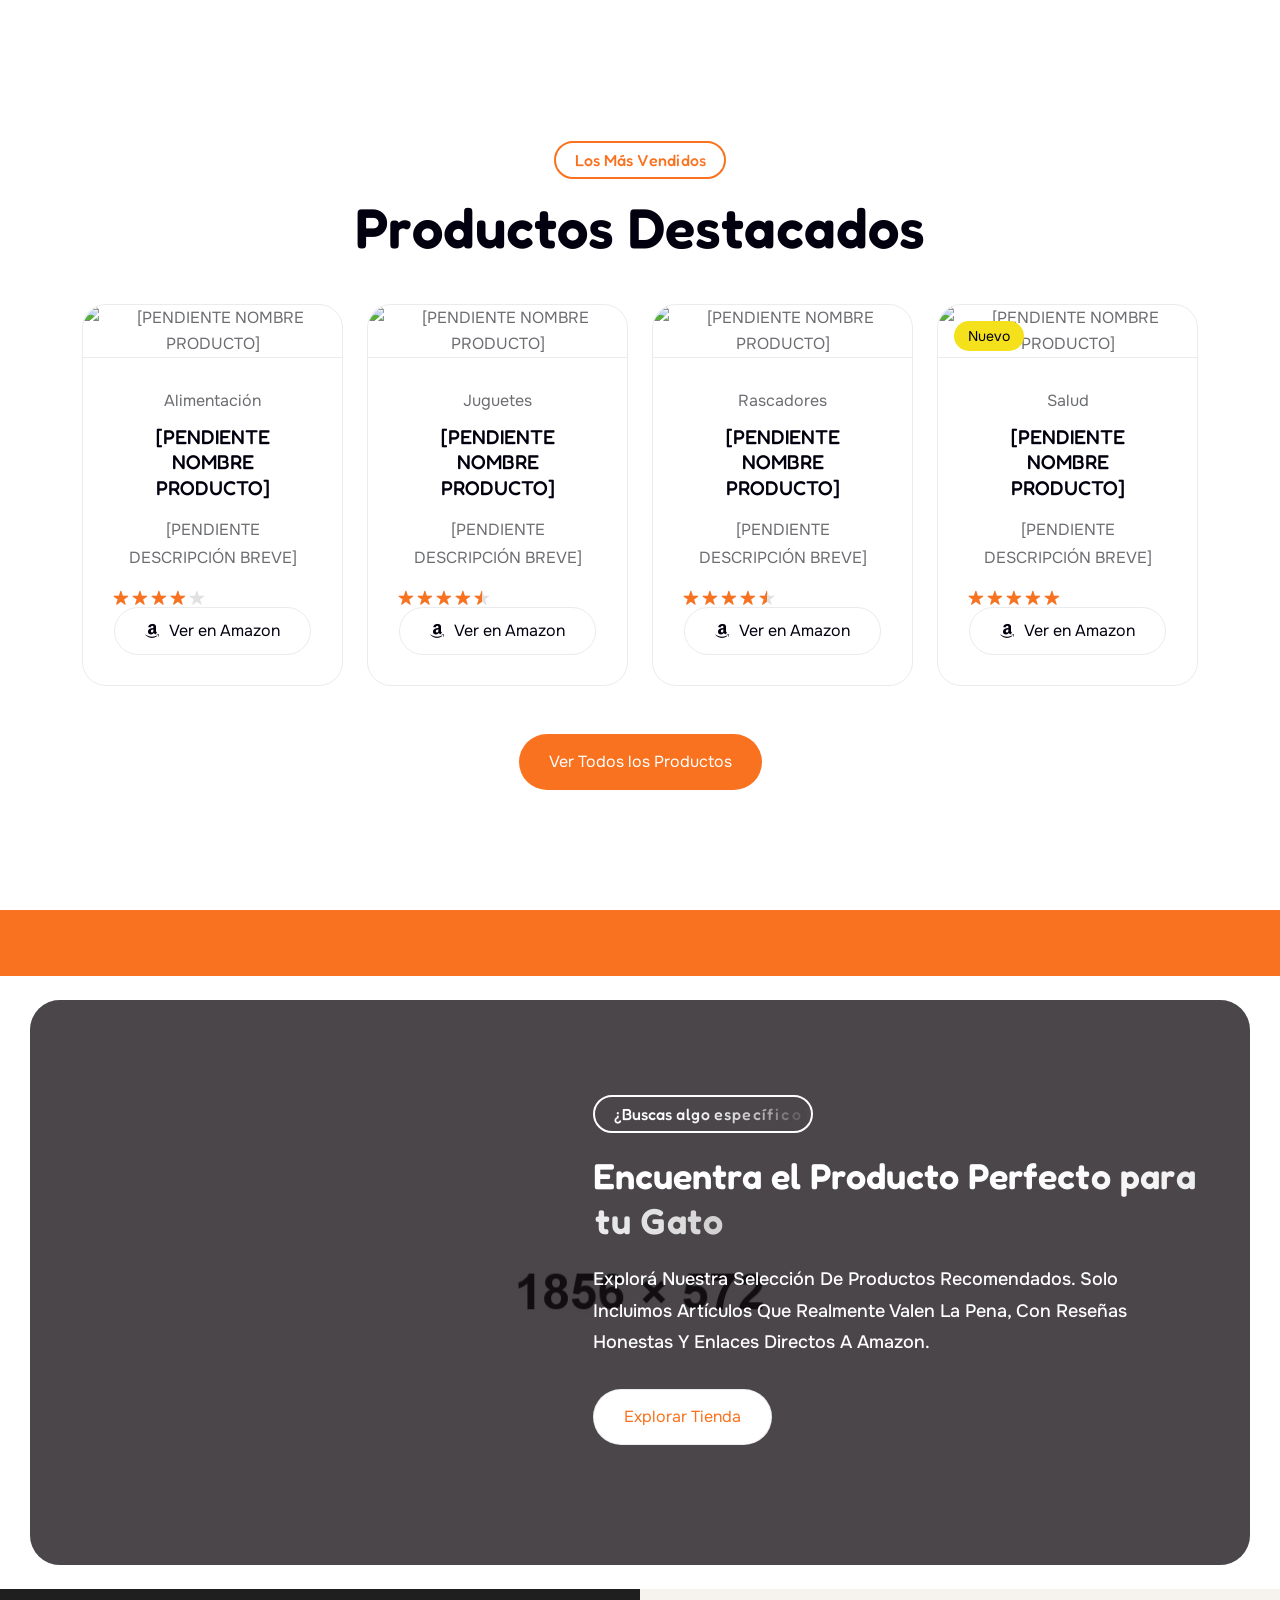
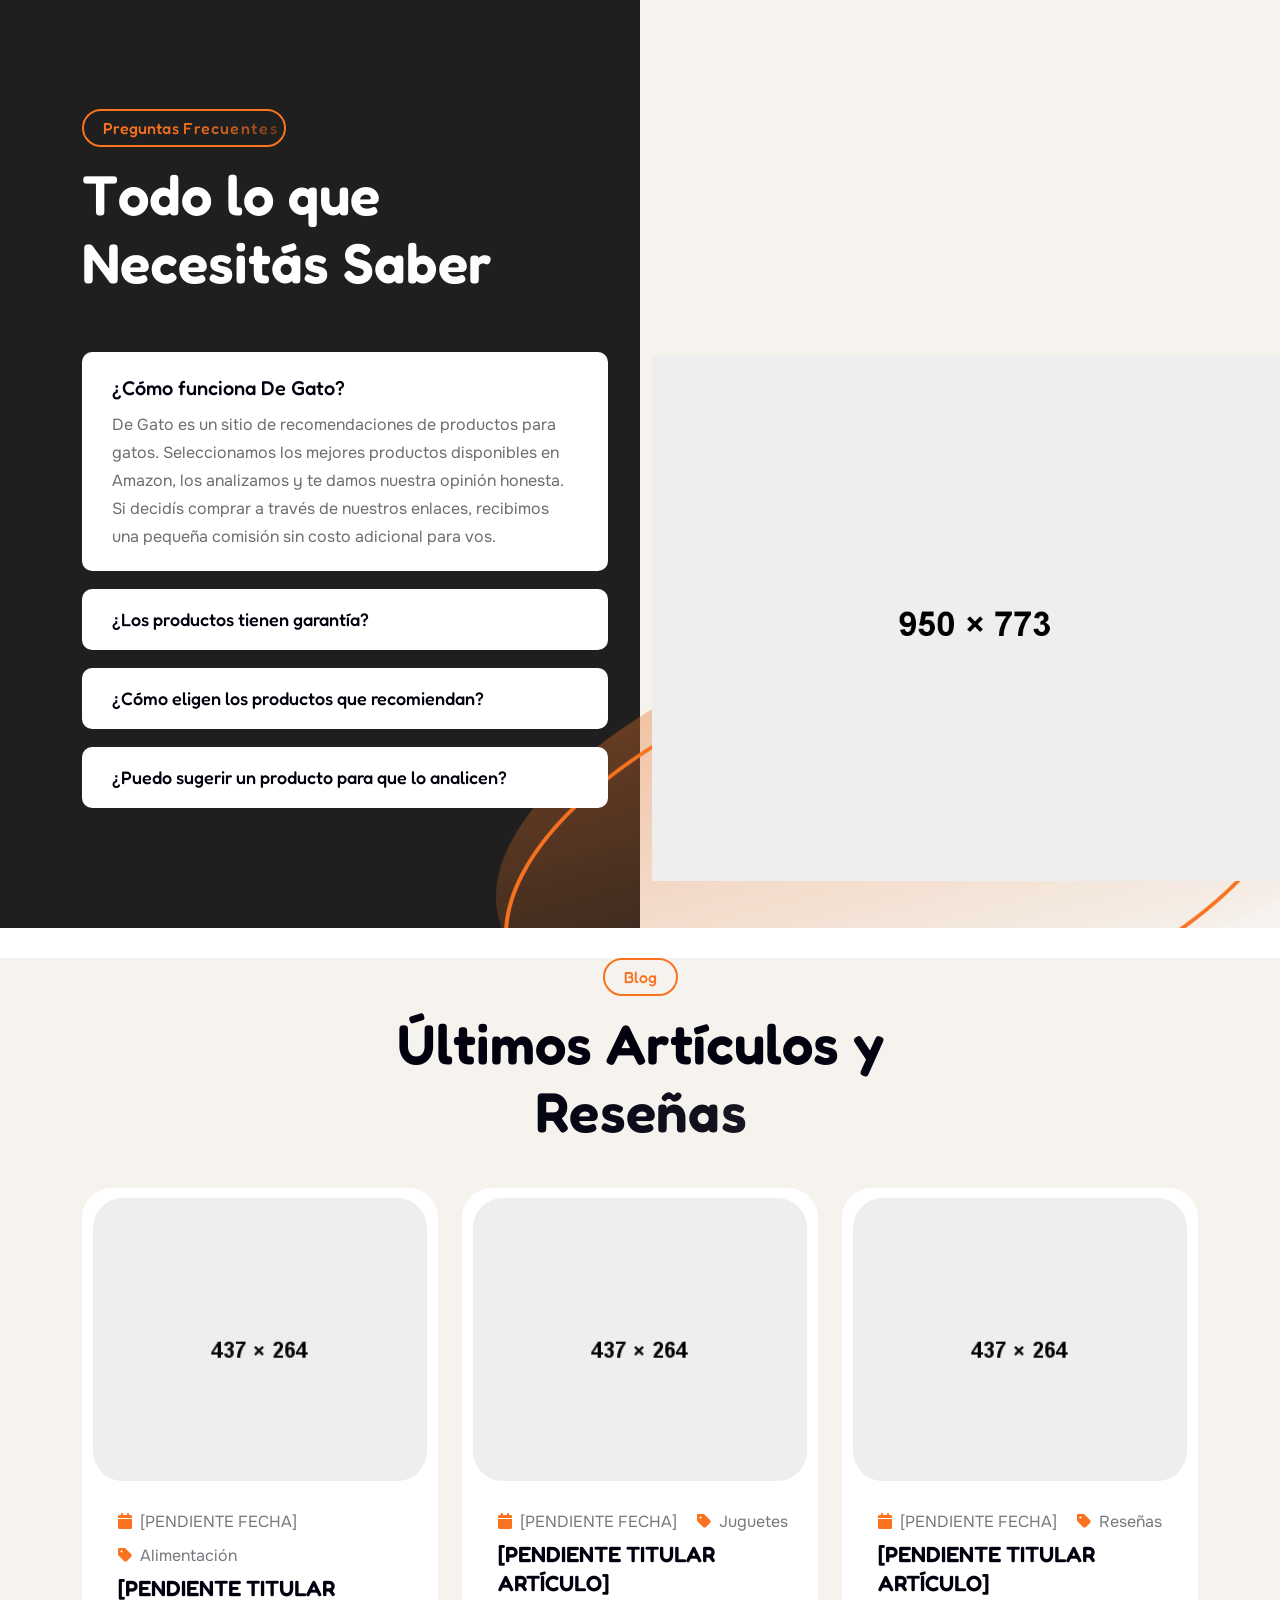
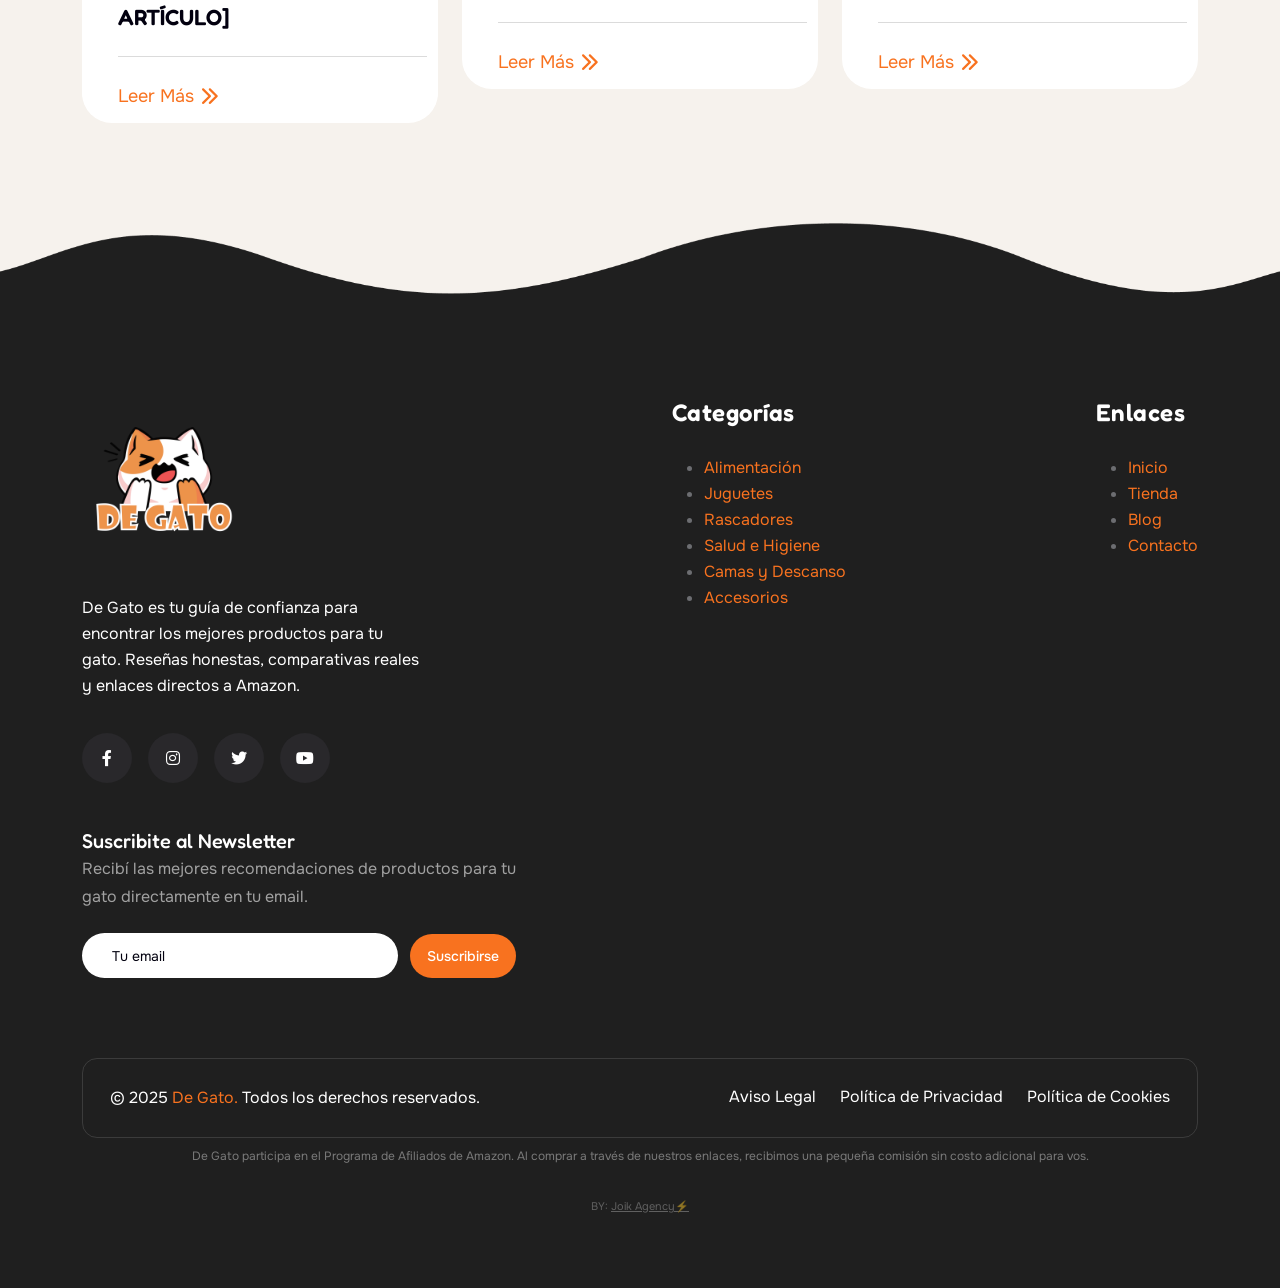
==== commit fa21605c: "Corrige el título en index.html para incluir un punto final." ====
--- a/index.html
+++ b/index.html
@@ -4,7 +4,7 @@
 <head>
     <meta charset="utf-8">
     <meta http-equiv="x-ua-compatible" content="ie=edge">
-    <title>De Gato — Todo para tu Gato en un Solo Lugar</title>
+    <title>De Gato — Todo para tu Gato en un Solo Lugar.</title>
     <meta name="author" content="De Gato">
     <meta name="description" content="De Gato - Encuentra los mejores productos para tu gato. Reseñas, comparativas y recomendaciones de alimentación, juguetes, rascadores y más.">
     <meta name="keywords" content="productos para gatos, tienda gatos, juguetes gatos, alimentación gatos, rascadores, accesorios gatos">
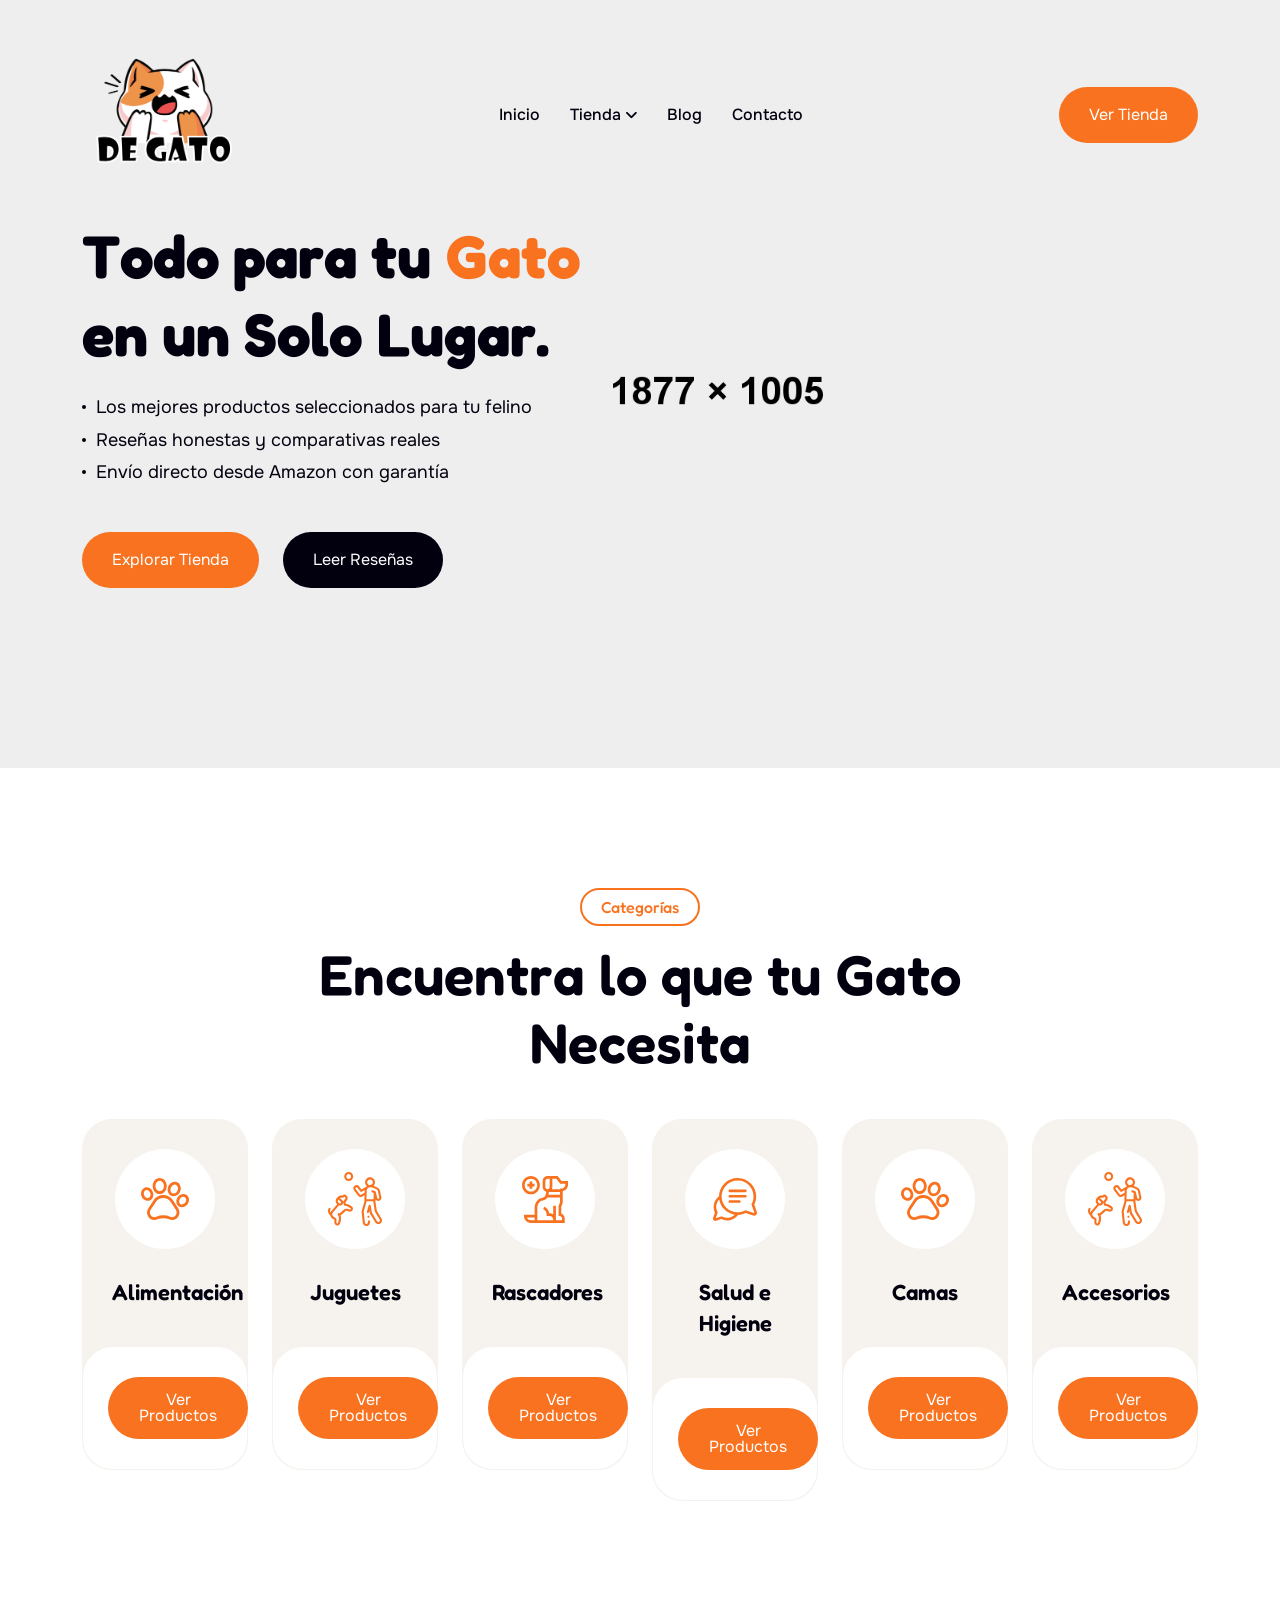
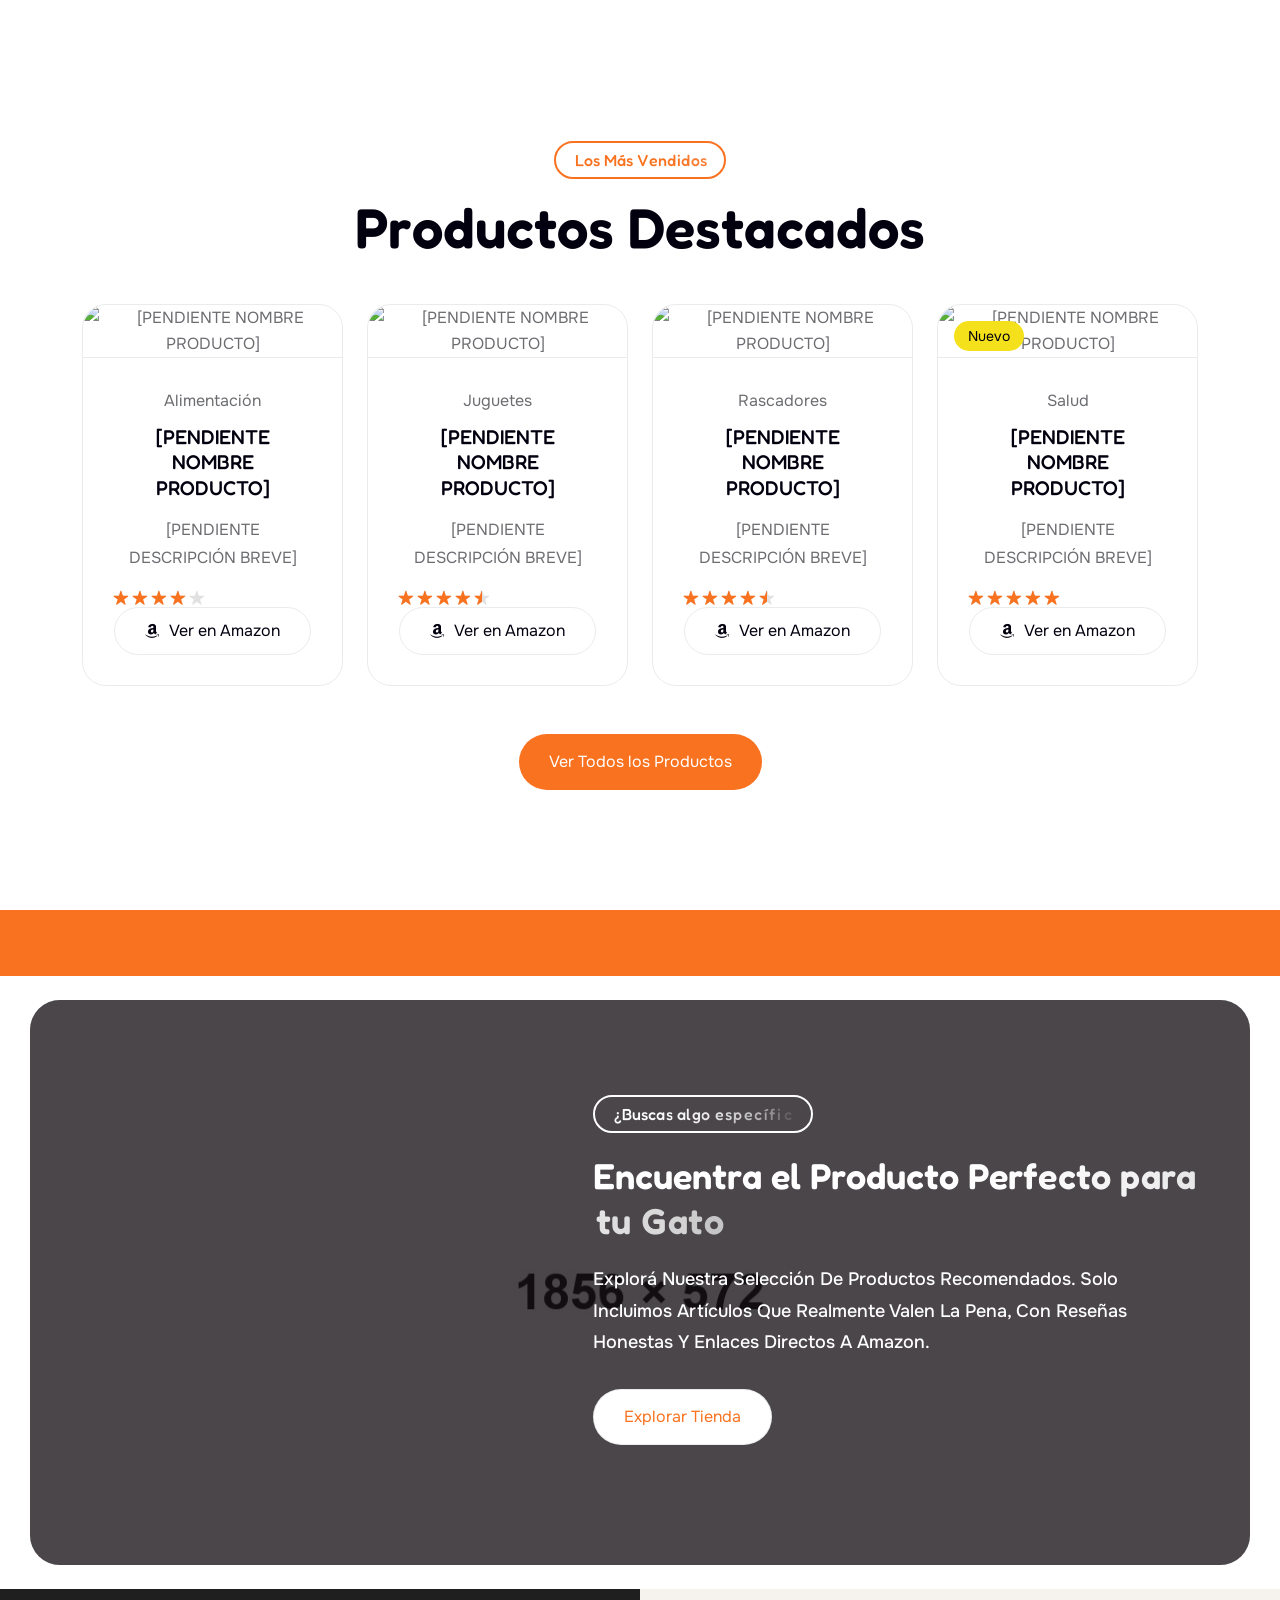
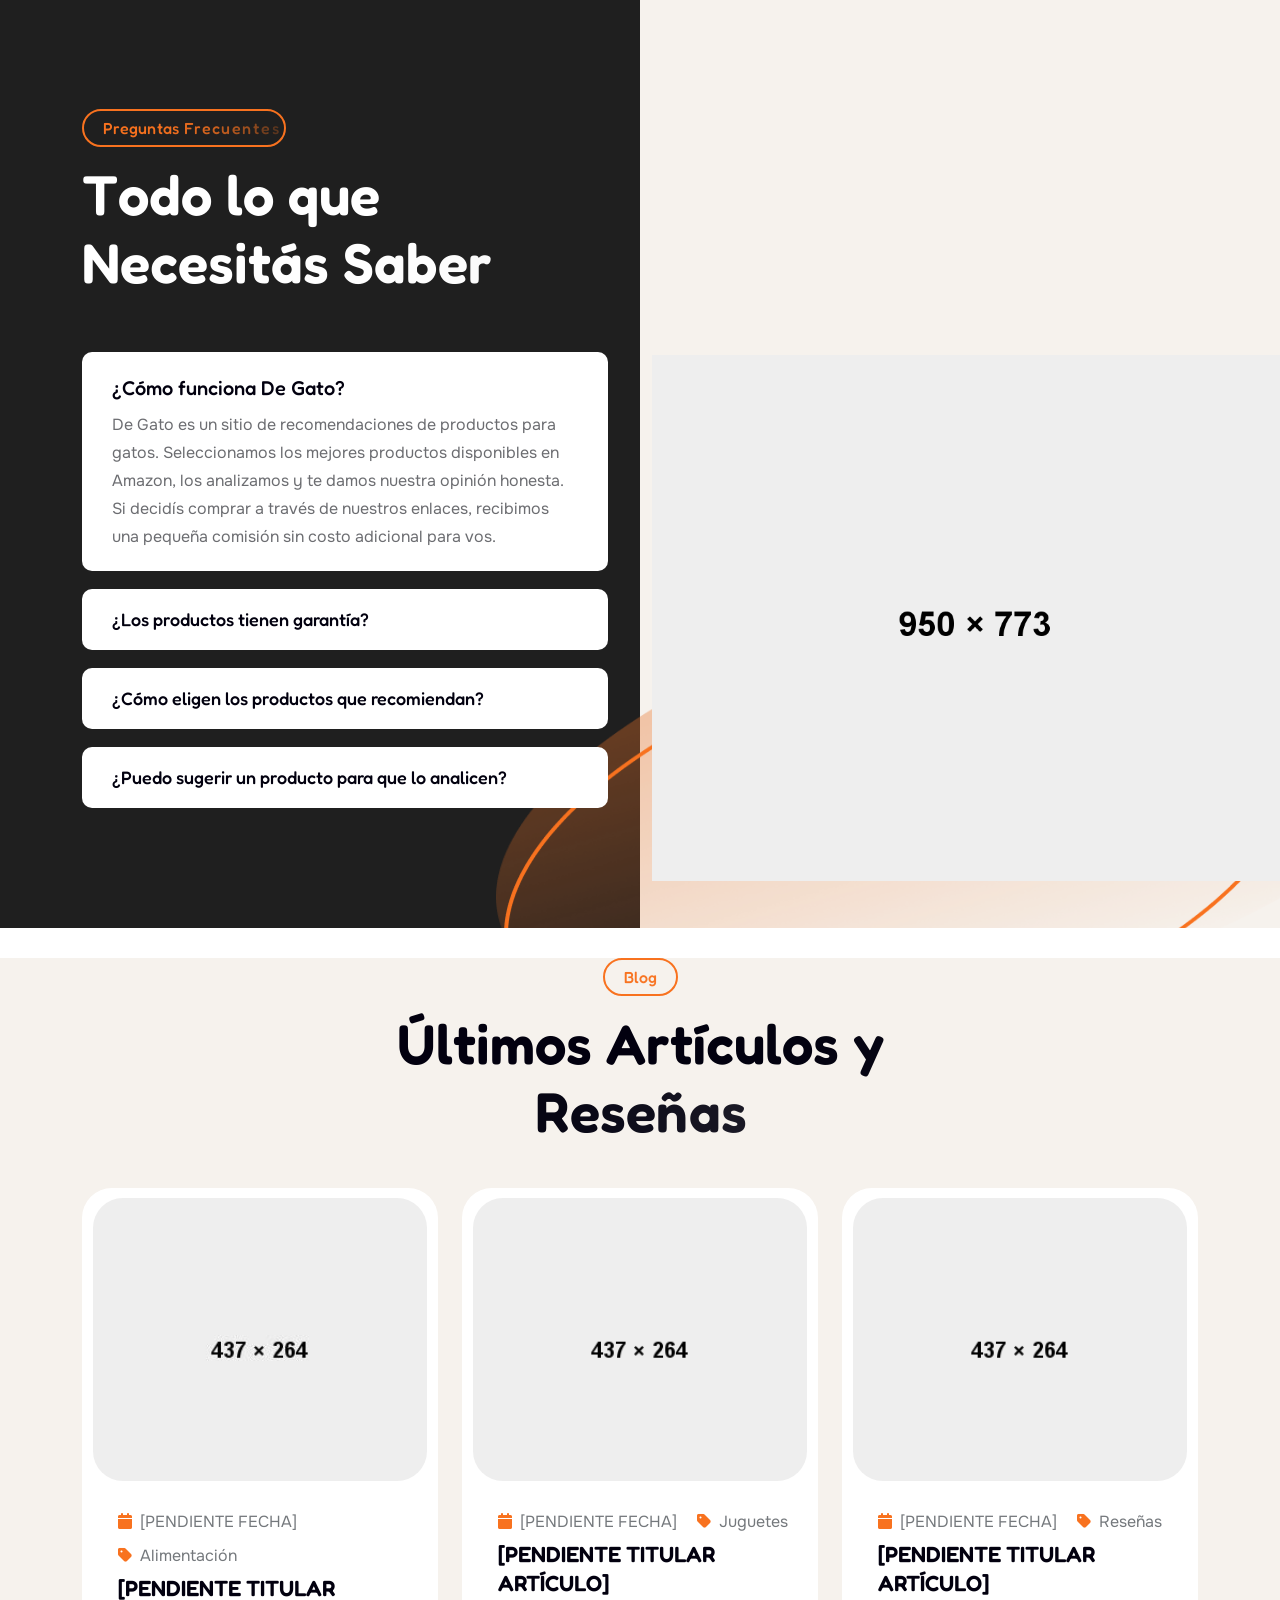
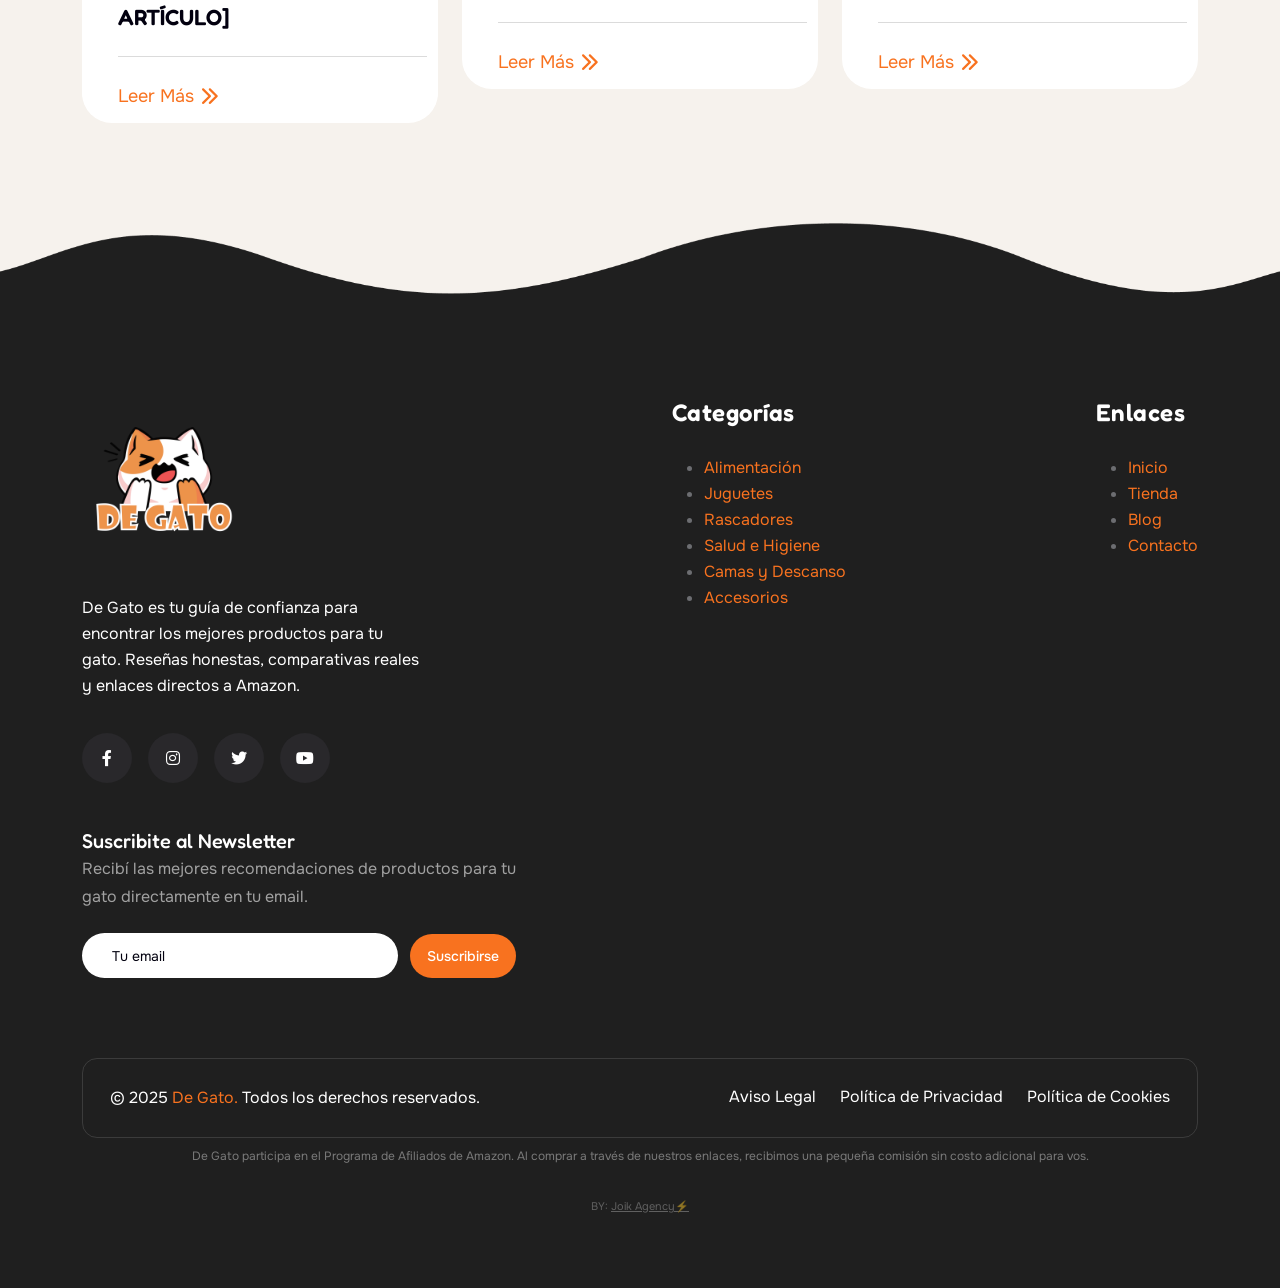
==== commit aafa8d32: "Elimina el punto final del título en index.html y corrige el encabezado en la sección de héroe." ====
--- a/index.html
+++ b/index.html
@@ -4,7 +4,7 @@
 <head>
     <meta charset="utf-8">
     <meta http-equiv="x-ua-compatible" content="ie=edge">
-    <title>De Gato — Todo para tu Gato en un Solo Lugar.</title>
+    <title>De Gato — Todo para tu Gato en un Solo Lugar</title>
     <meta name="author" content="De Gato">
     <meta name="description" content="De Gato - Encuentra los mejores productos para tu gato. Reseñas, comparativas y recomendaciones de alimentación, juguetes, rascadores y más.">
     <meta name="keywords" content="productos para gatos, tienda gatos, juguetes gatos, alimentación gatos, rascadores, accesorios gatos">
@@ -151,7 +151,7 @@
                     <div class="col-xl-6 col-lg-10">
                         <div class="hero-style2">
                             <h1 class="hero-title text-anim2" data-cue="slideInUp" data-delay="100">
-                                Todo para tu <span class="text-theme">Gato</span> en un Solo Lugar
+                                Todo para tu <span class="text-theme">Gato</span> en un Solo Lugar.
                             </h1>
                             <div class="checklist" data-cue="slideInUp" data-delay="300">
                                 <ul>
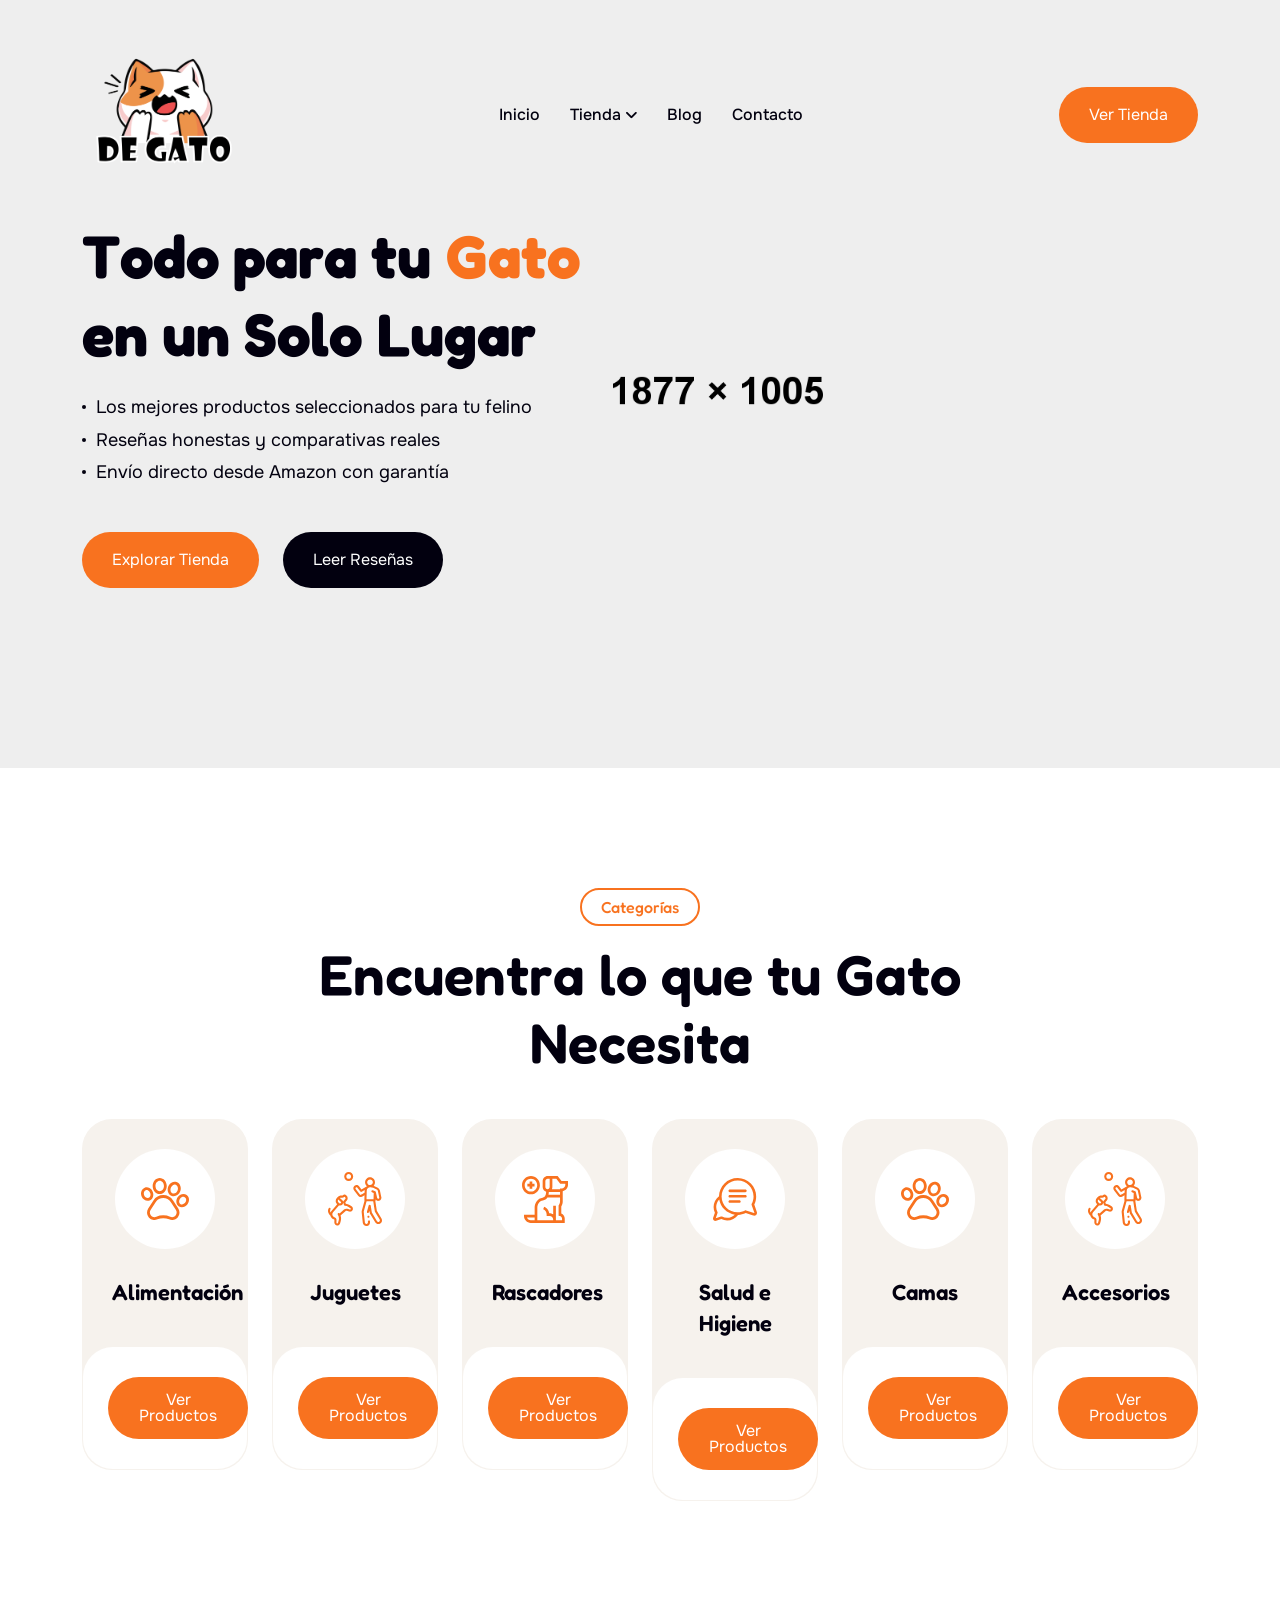
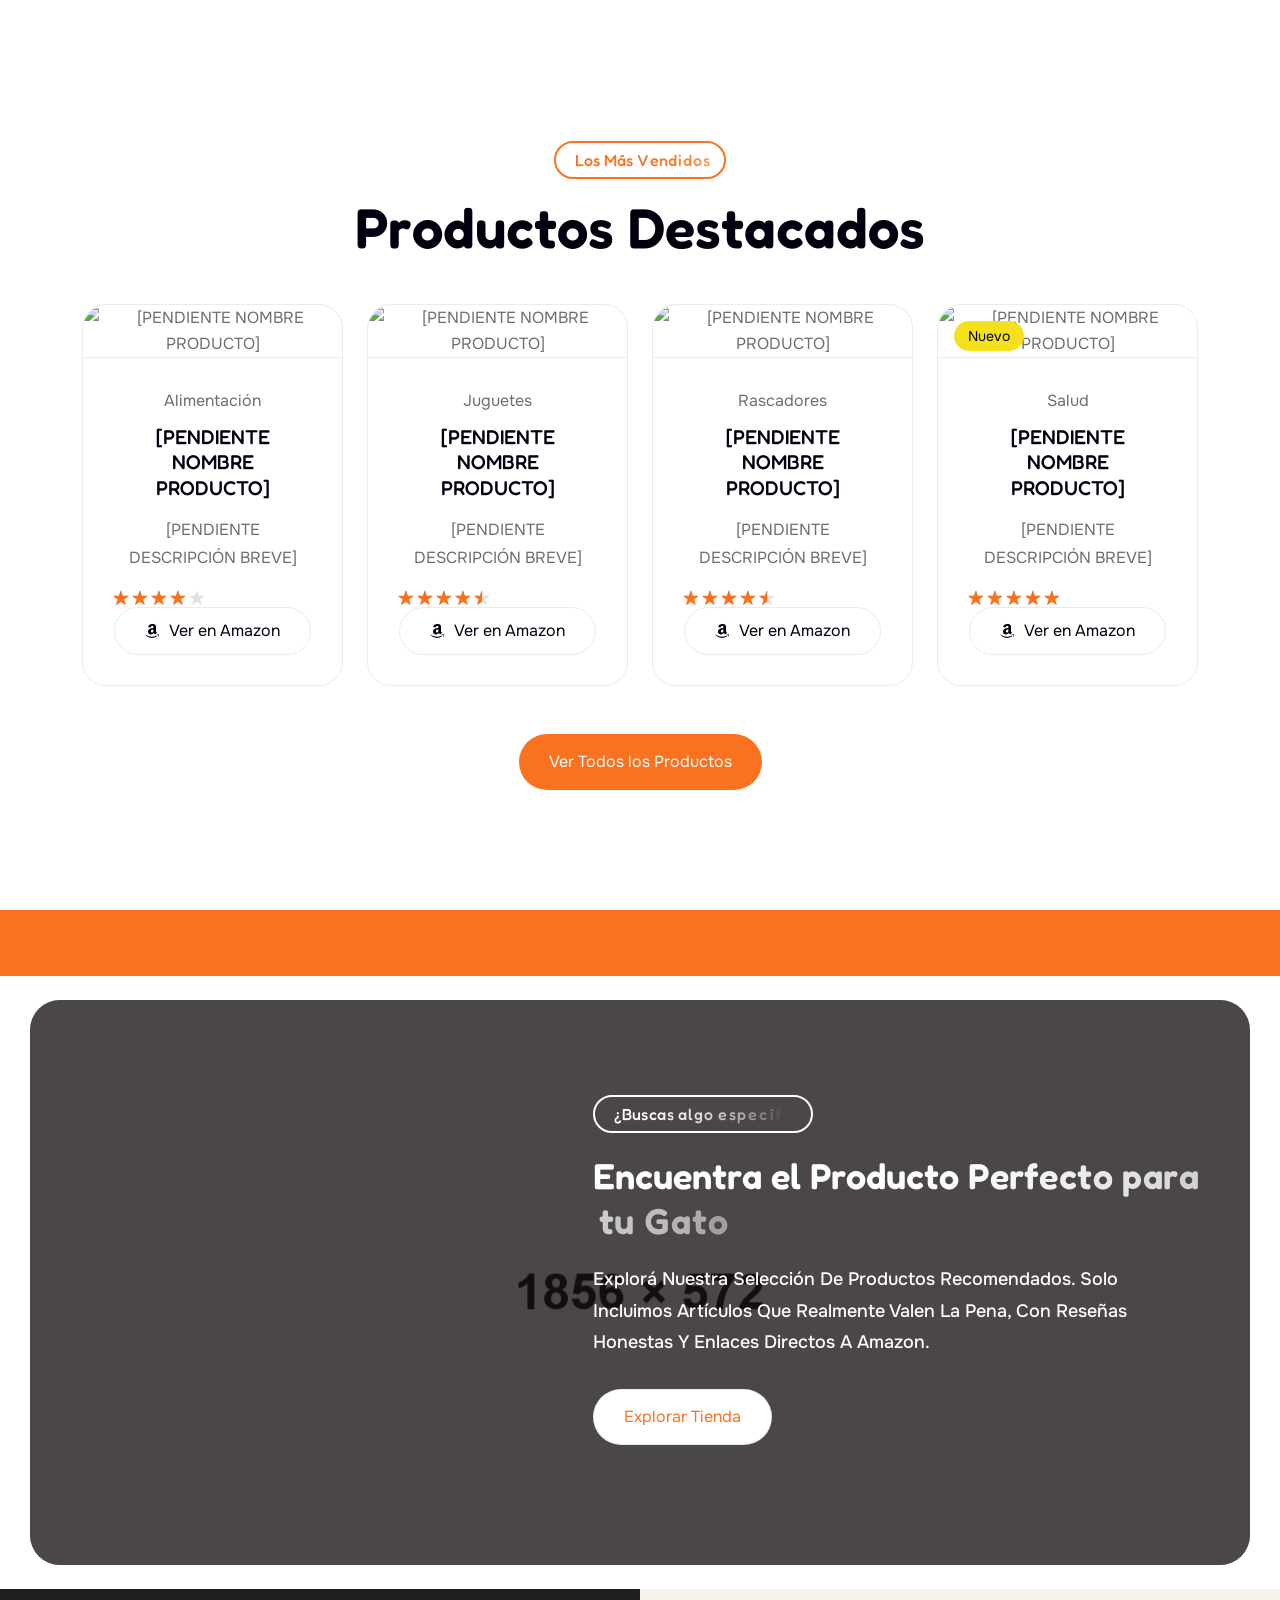
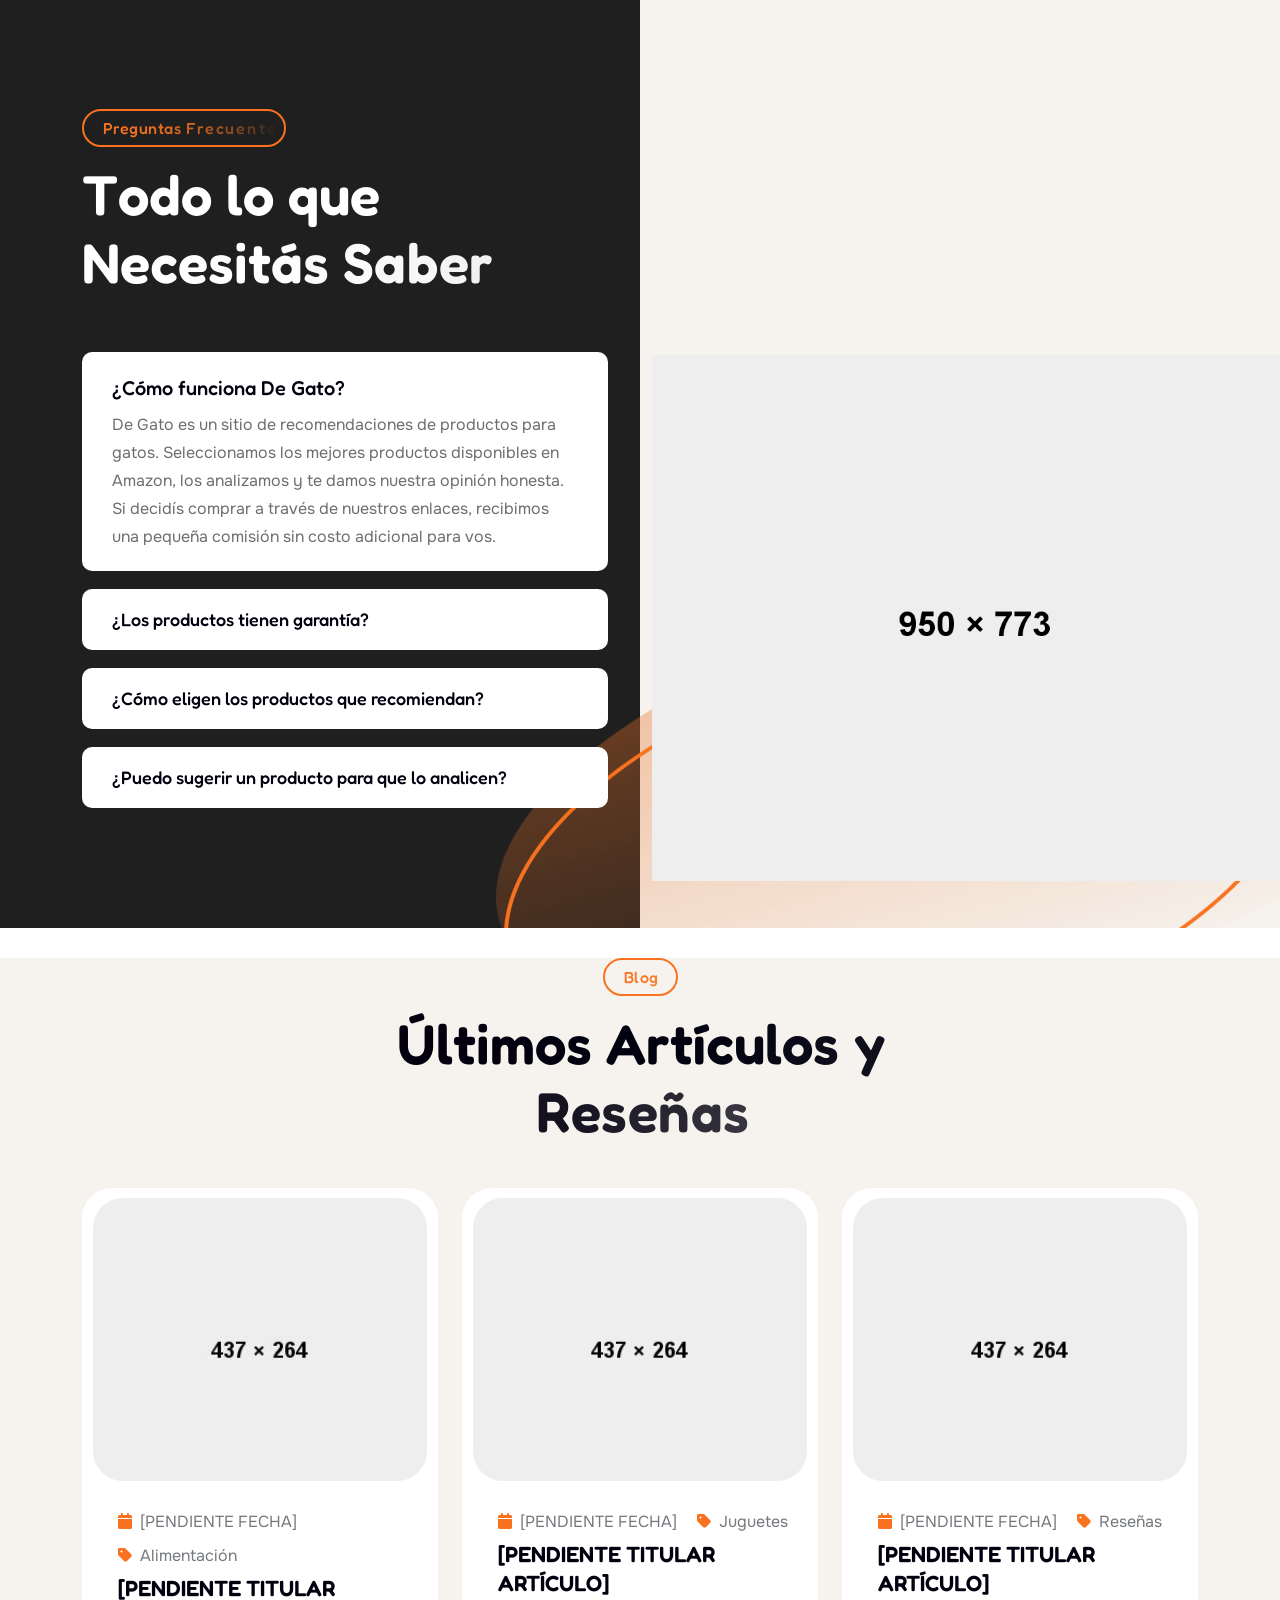
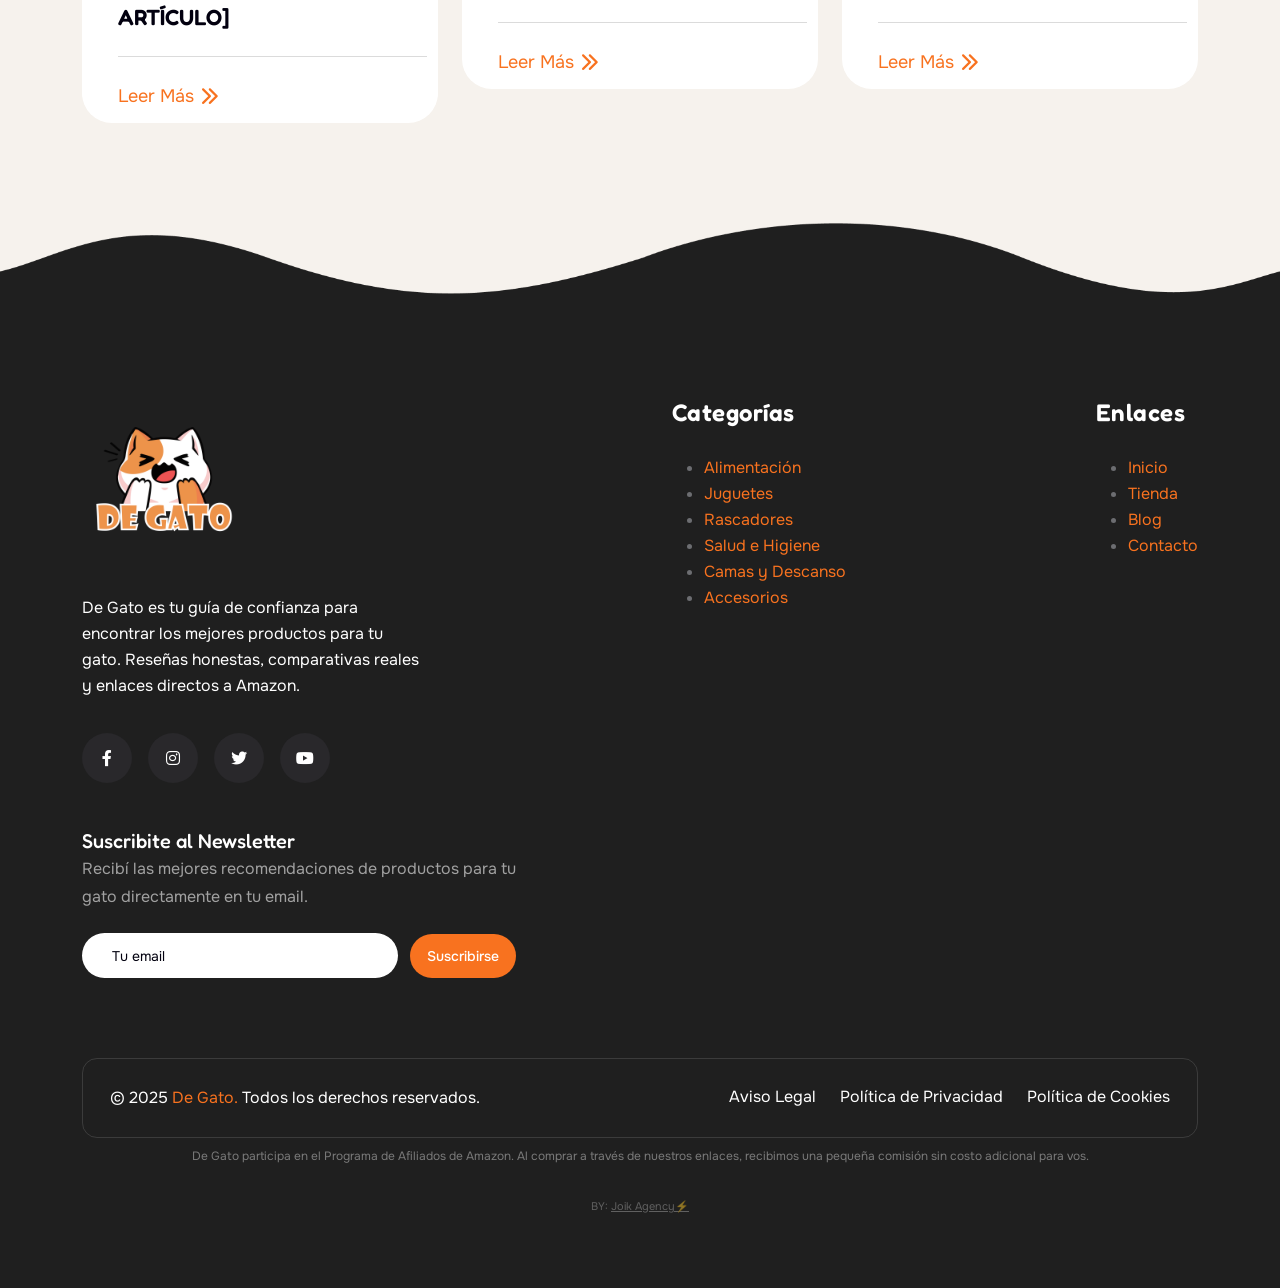
==== commit aa2c73f5: "Corrige el título en index.html para incluir un punto final y ajusta el encabezado en la sección de " ====
--- a/index.html
+++ b/index.html
@@ -4,7 +4,7 @@
 <head>
     <meta charset="utf-8">
     <meta http-equiv="x-ua-compatible" content="ie=edge">
-    <title>De Gato — Todo para tu Gato en un Solo Lugar</title>
+    <title>De Gato — Todo para tu Gato en un Solo Lugar.</title>
     <meta name="author" content="De Gato">
     <meta name="description" content="De Gato - Encuentra los mejores productos para tu gato. Reseñas, comparativas y recomendaciones de alimentación, juguetes, rascadores y más.">
     <meta name="keywords" content="productos para gatos, tienda gatos, juguetes gatos, alimentación gatos, rascadores, accesorios gatos">
@@ -151,7 +151,7 @@
                     <div class="col-xl-6 col-lg-10">
                         <div class="hero-style2">
                             <h1 class="hero-title text-anim2" data-cue="slideInUp" data-delay="100">
-                                Todo para tu <span class="text-theme">Gato</span> en un Solo Lugar.
+                                Todo para tu <span class="text-theme">Gato</span> en un Solo Lugar
                             </h1>
                             <div class="checklist" data-cue="slideInUp" data-delay="300">
                                 <ul>
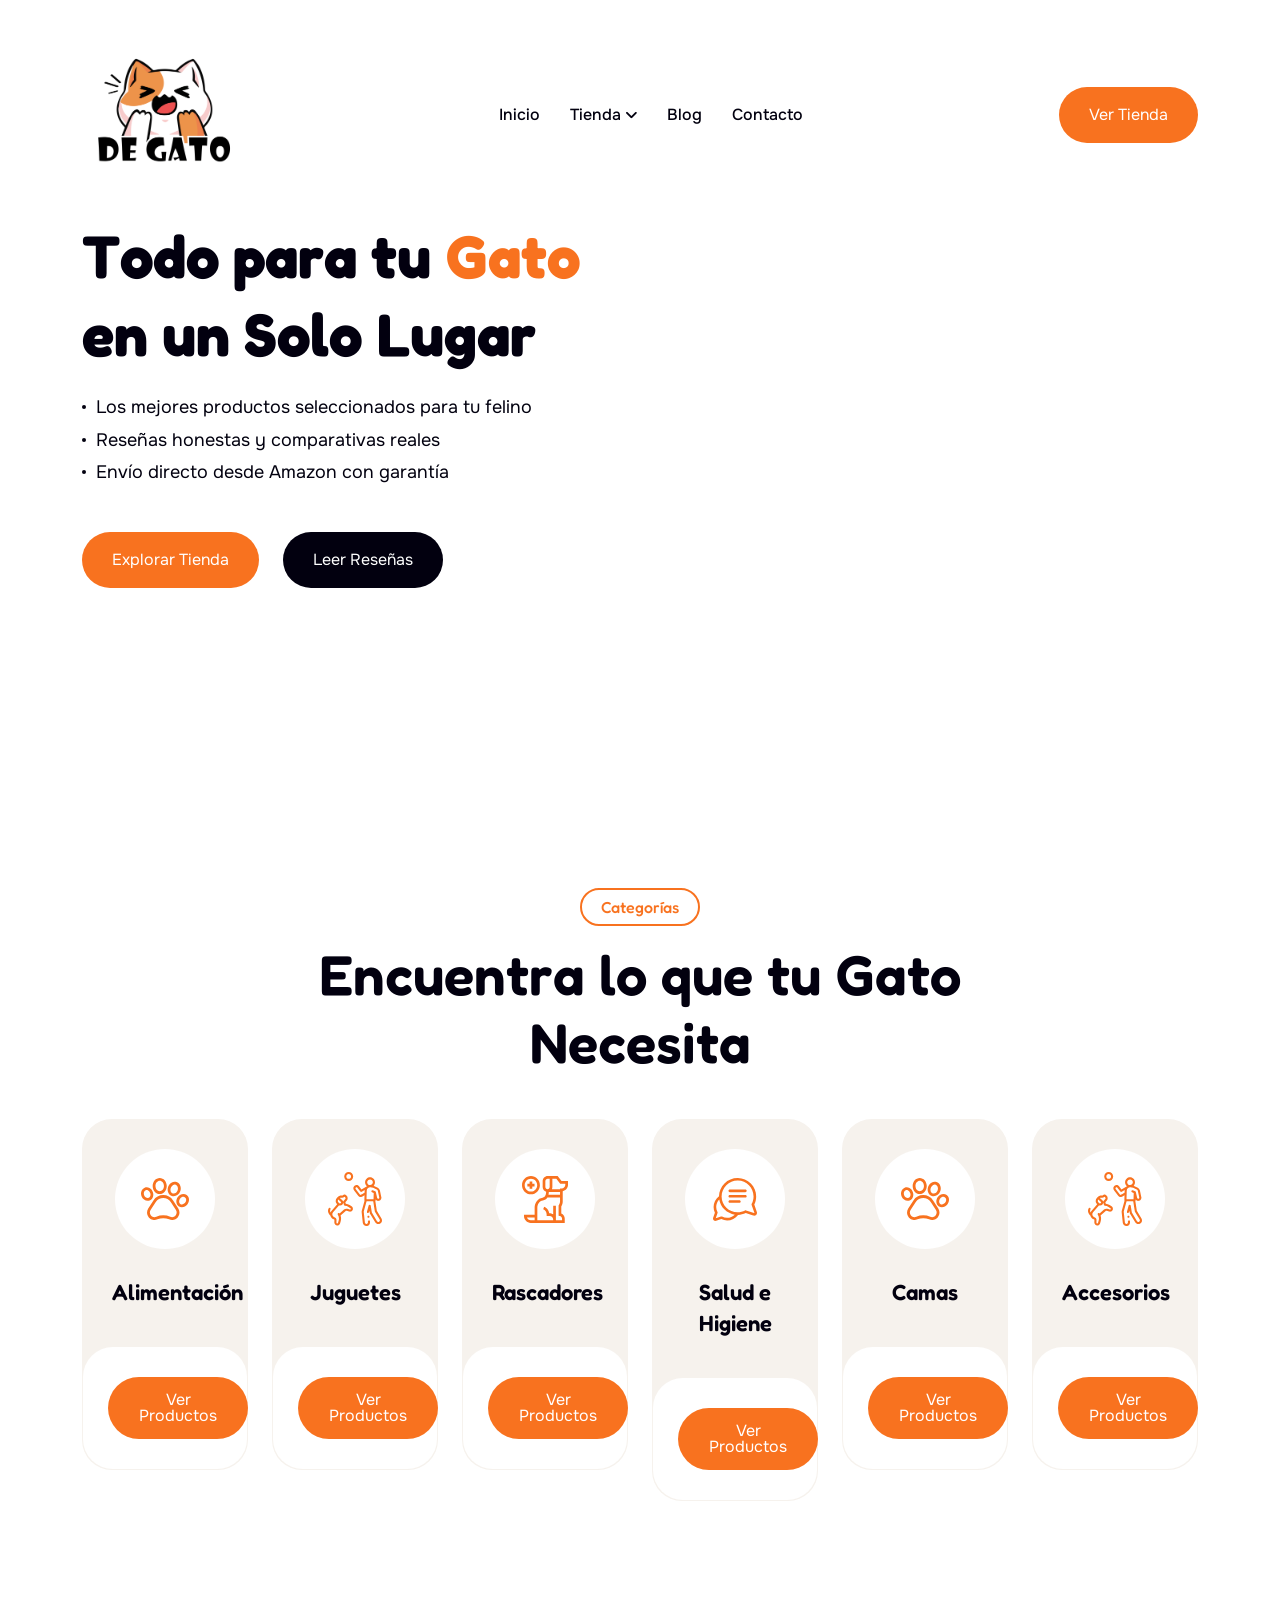
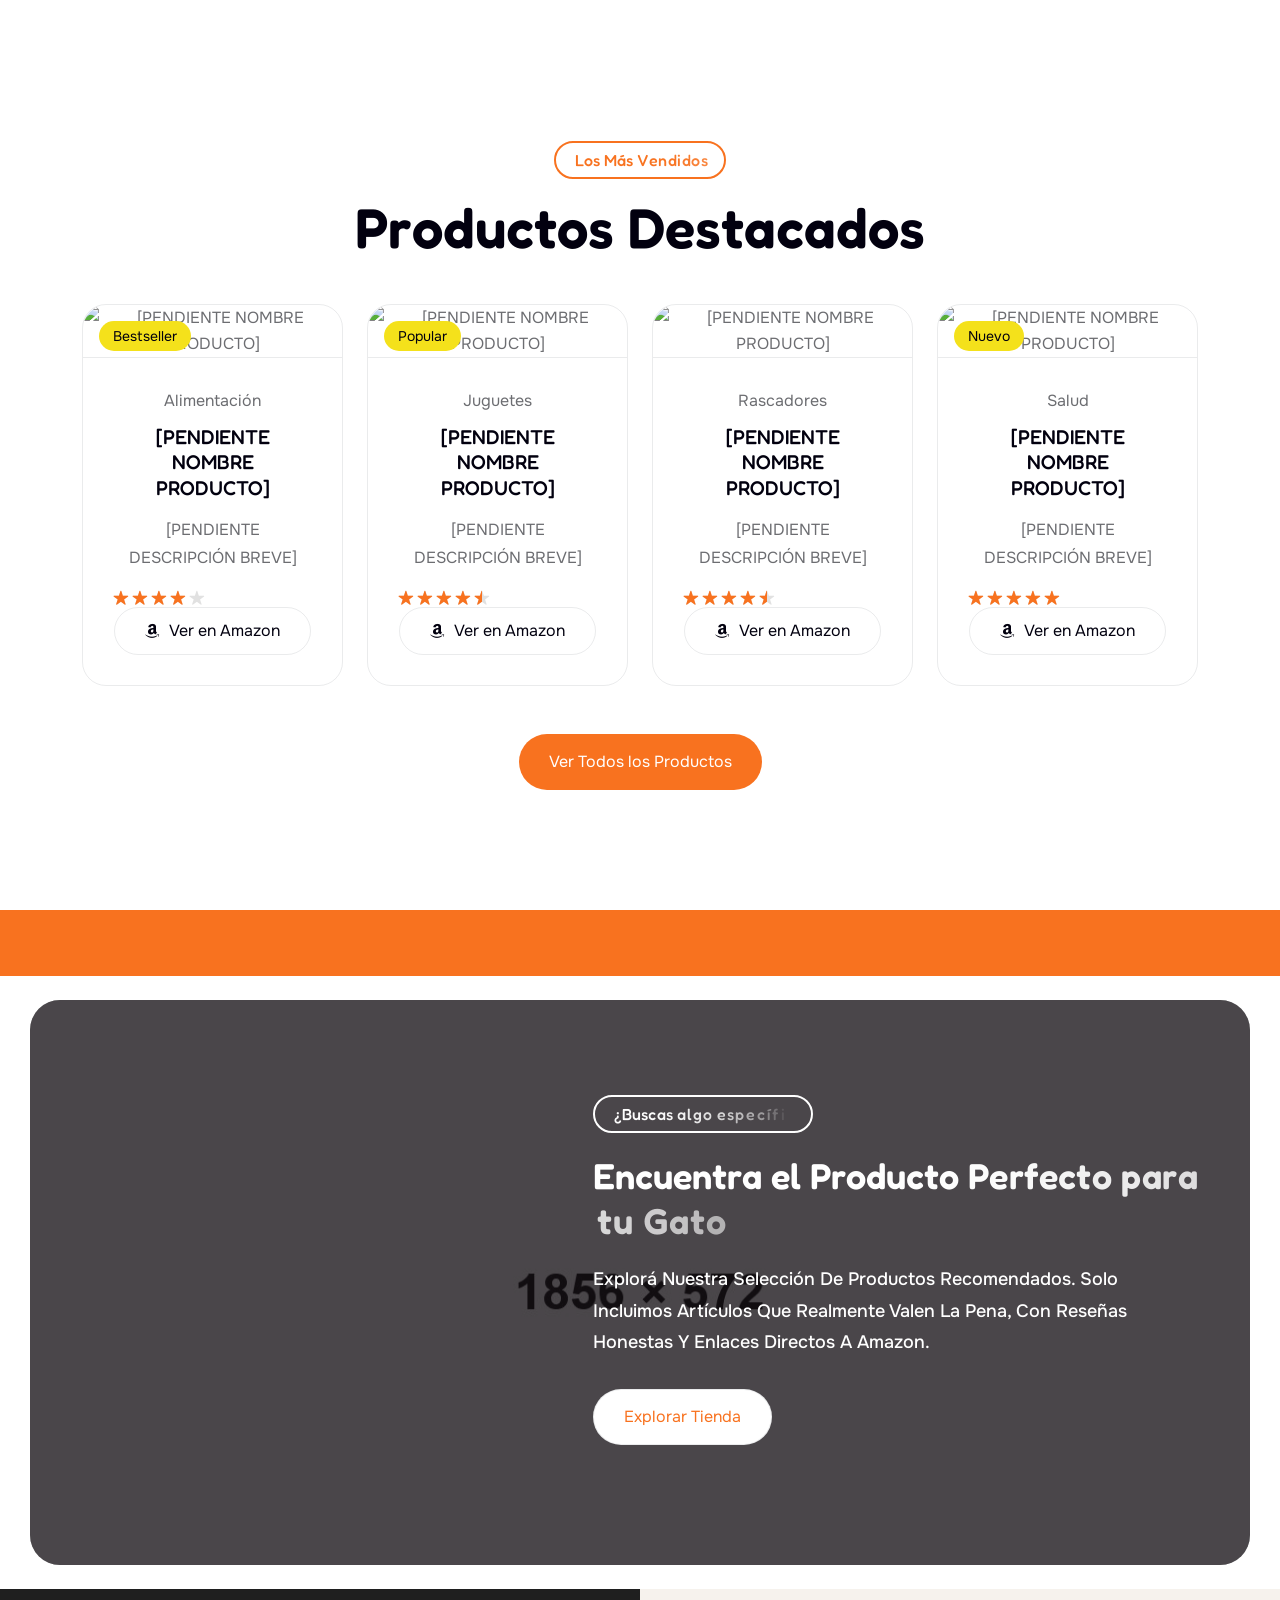
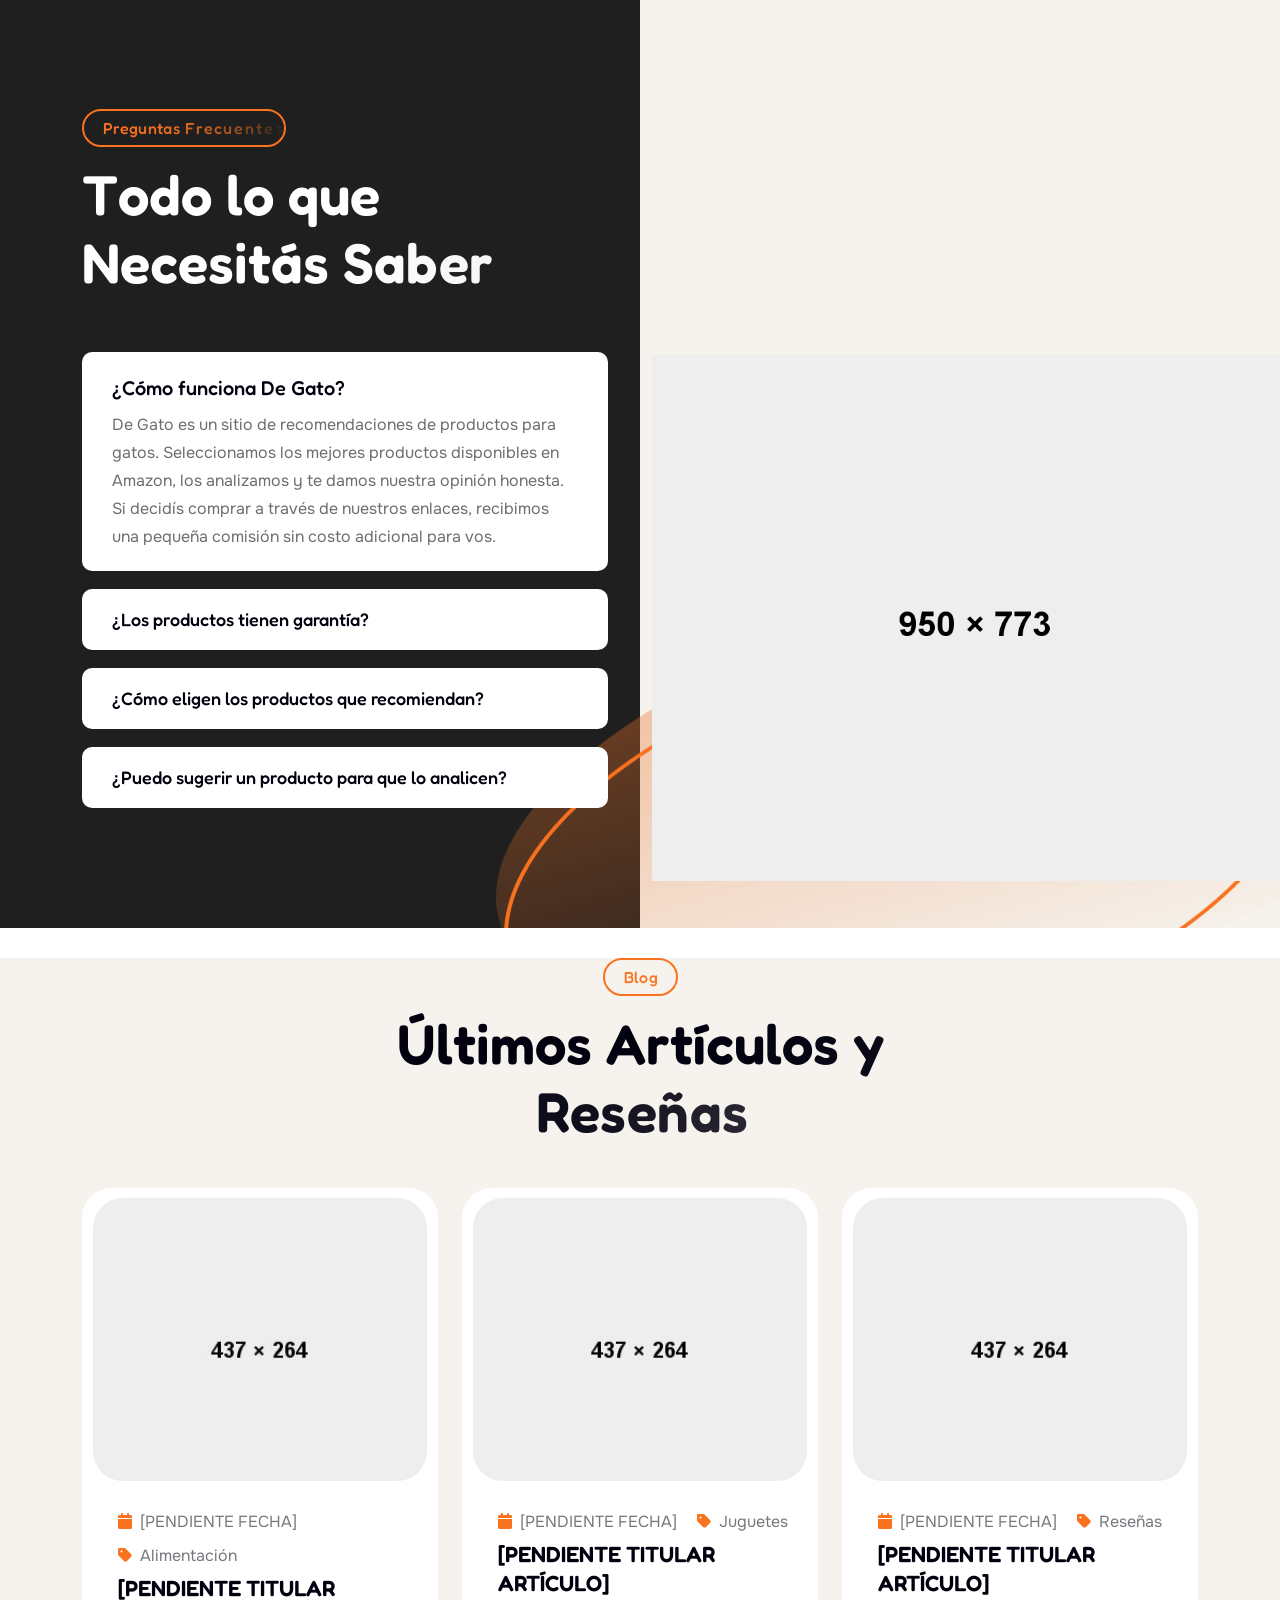
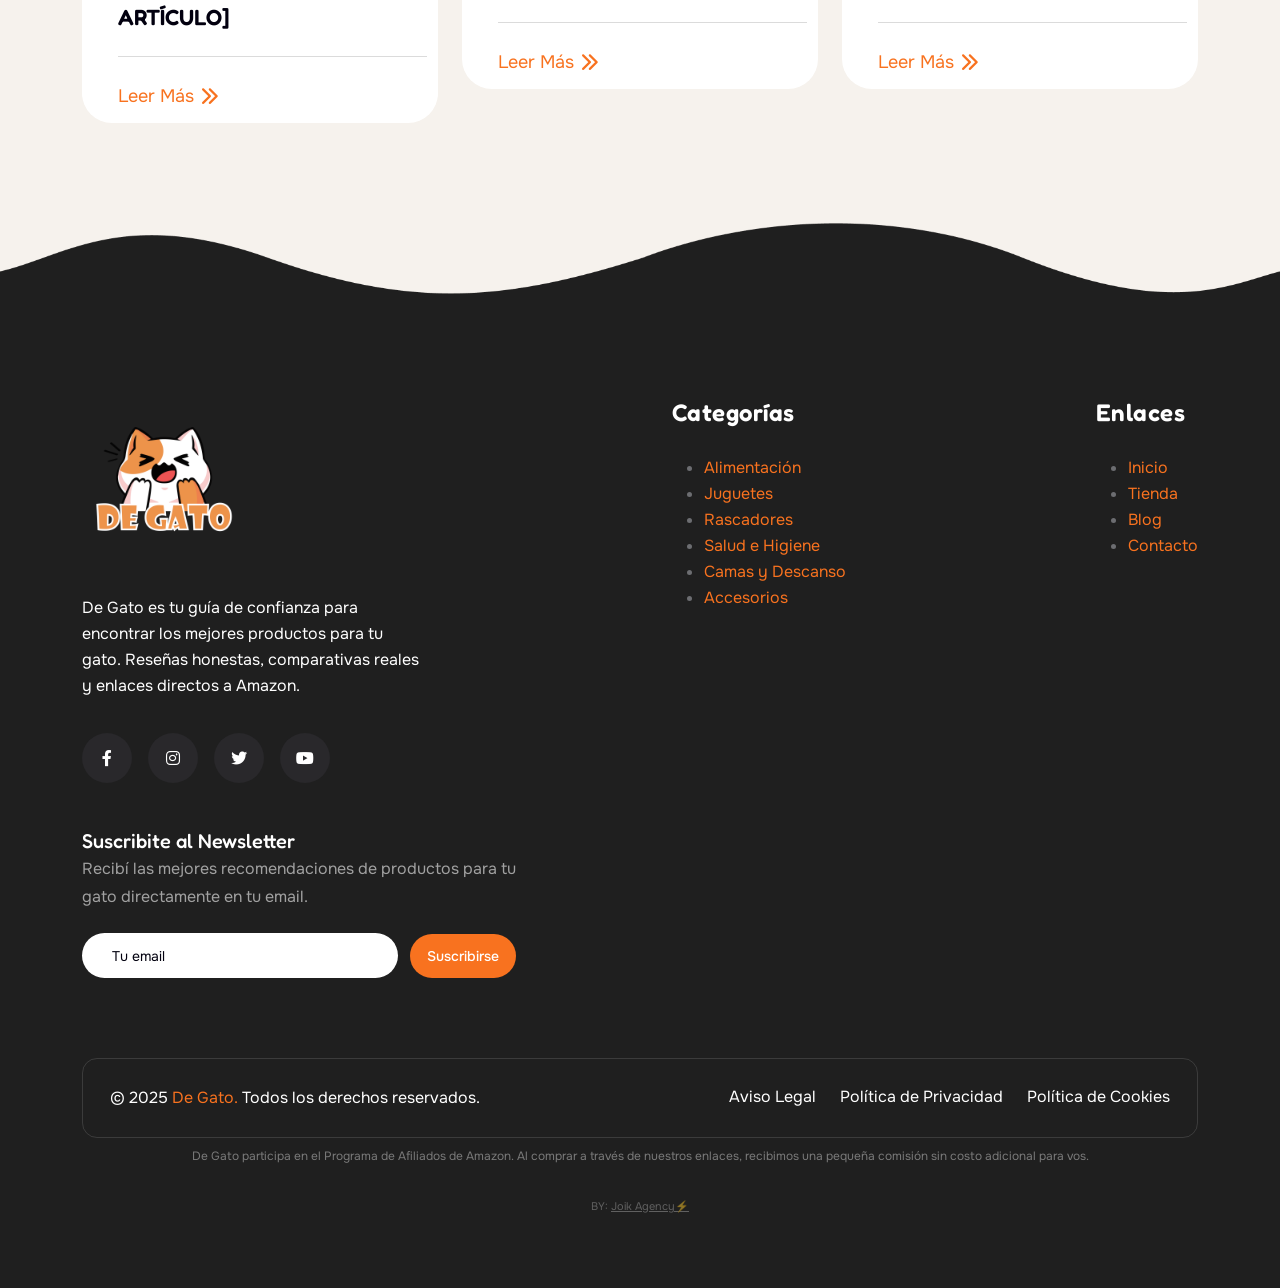
==== commit 4da8731f: "feat: actualizar imagen de fondo en la página principal y ocultar productos en la tienda" ====
--- a/index.html
+++ b/index.html
@@ -144,7 +144,7 @@
             <img src="assets/img/shape/shape1-29.png" alt="img">
         </div>
 
-        <div class="th-hero-bg" data-bg-src="assets/img/hero/hero_bg_2_1.jpg"></div>
+        <div class="th-hero-bg" data-bg-src="assets/img/hero/portada 1.jpg"></div>
         <div class="hero-inner">
             <div class="container th-container2">
                 <div class="row">
--- a/assets/css/style.css
+++ b/assets/css/style.css
@@ -16185,9 +16185,7 @@
   position: absolute;
   top: var(--space);
   left: var(--space);
-  background: rgba(242, 242, 242, 0);
-  -webkit-backdrop-filter: blur(7px);
-          backdrop-filter: blur(7px);
+  background: rgba(0, 0, 0, 0.08);
   z-index: 1;
   opacity: 0;
   -webkit-transition: 0.4s ease-in-out;
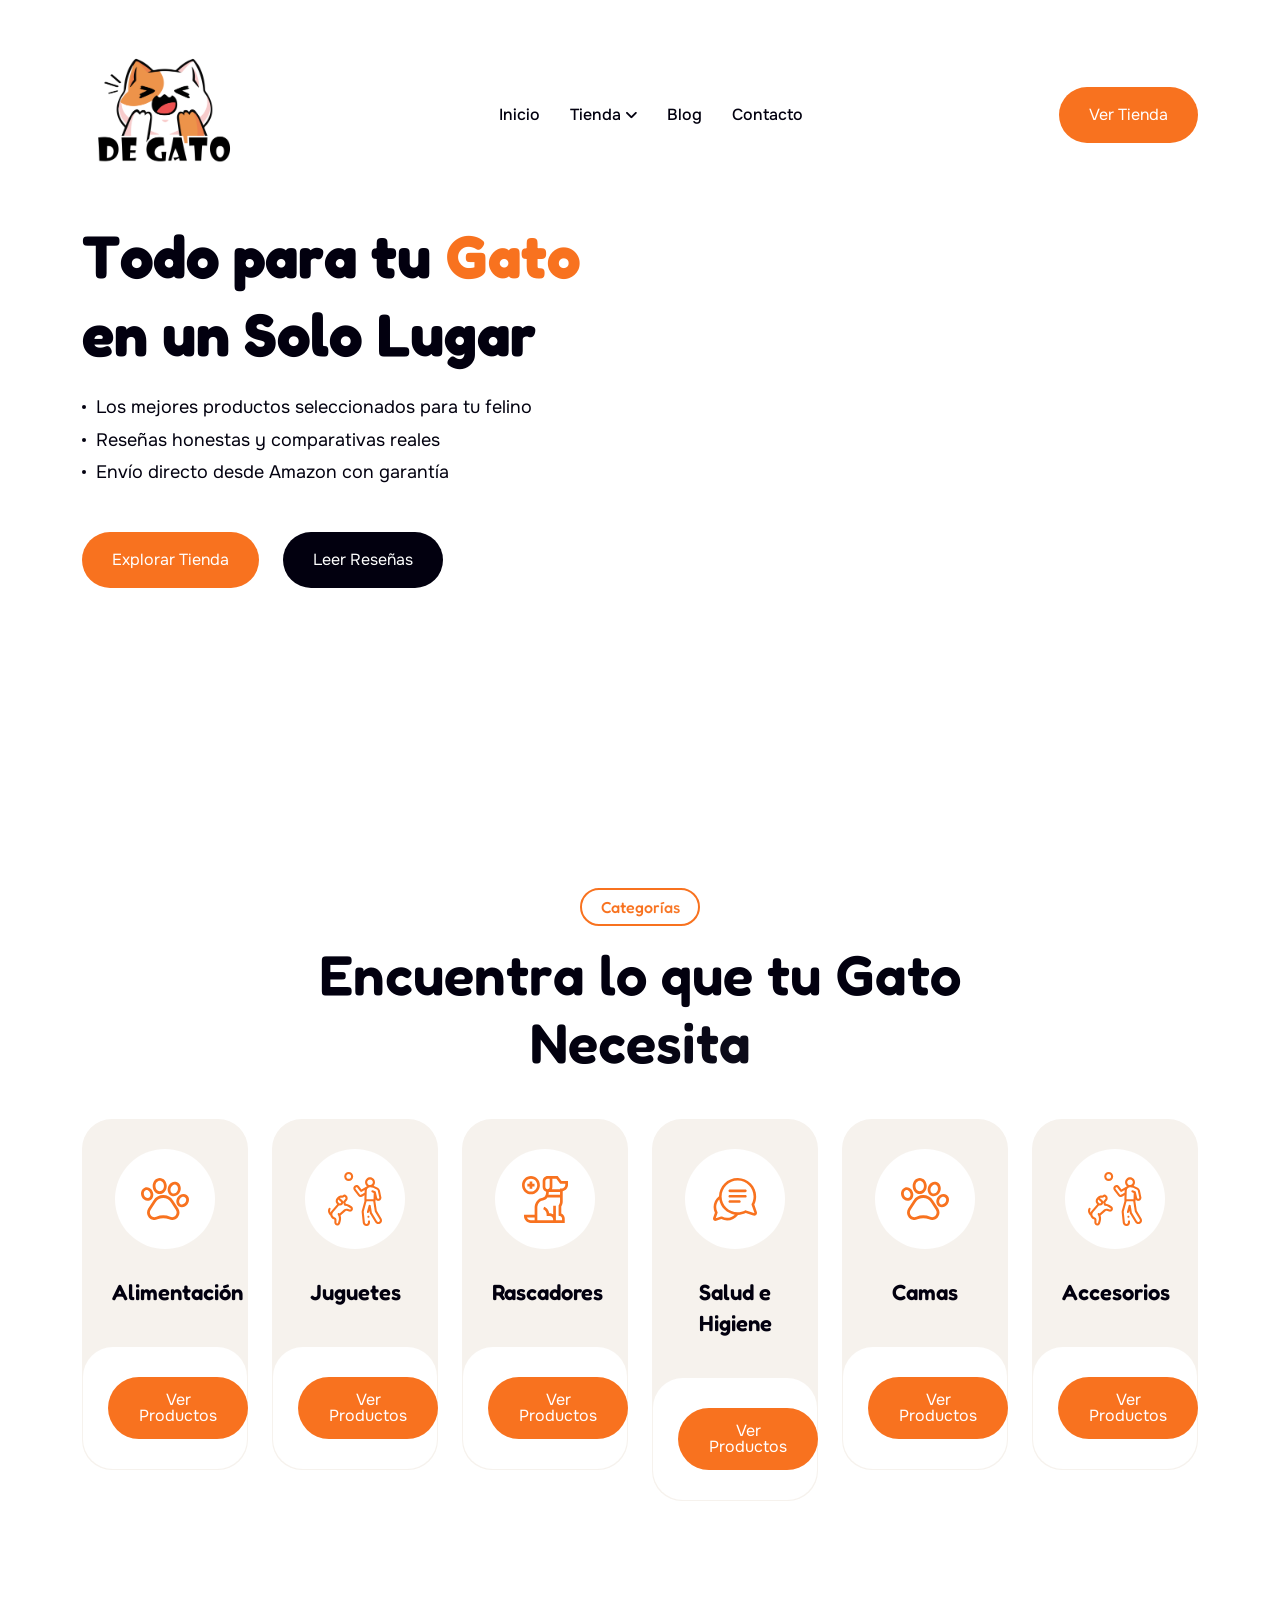
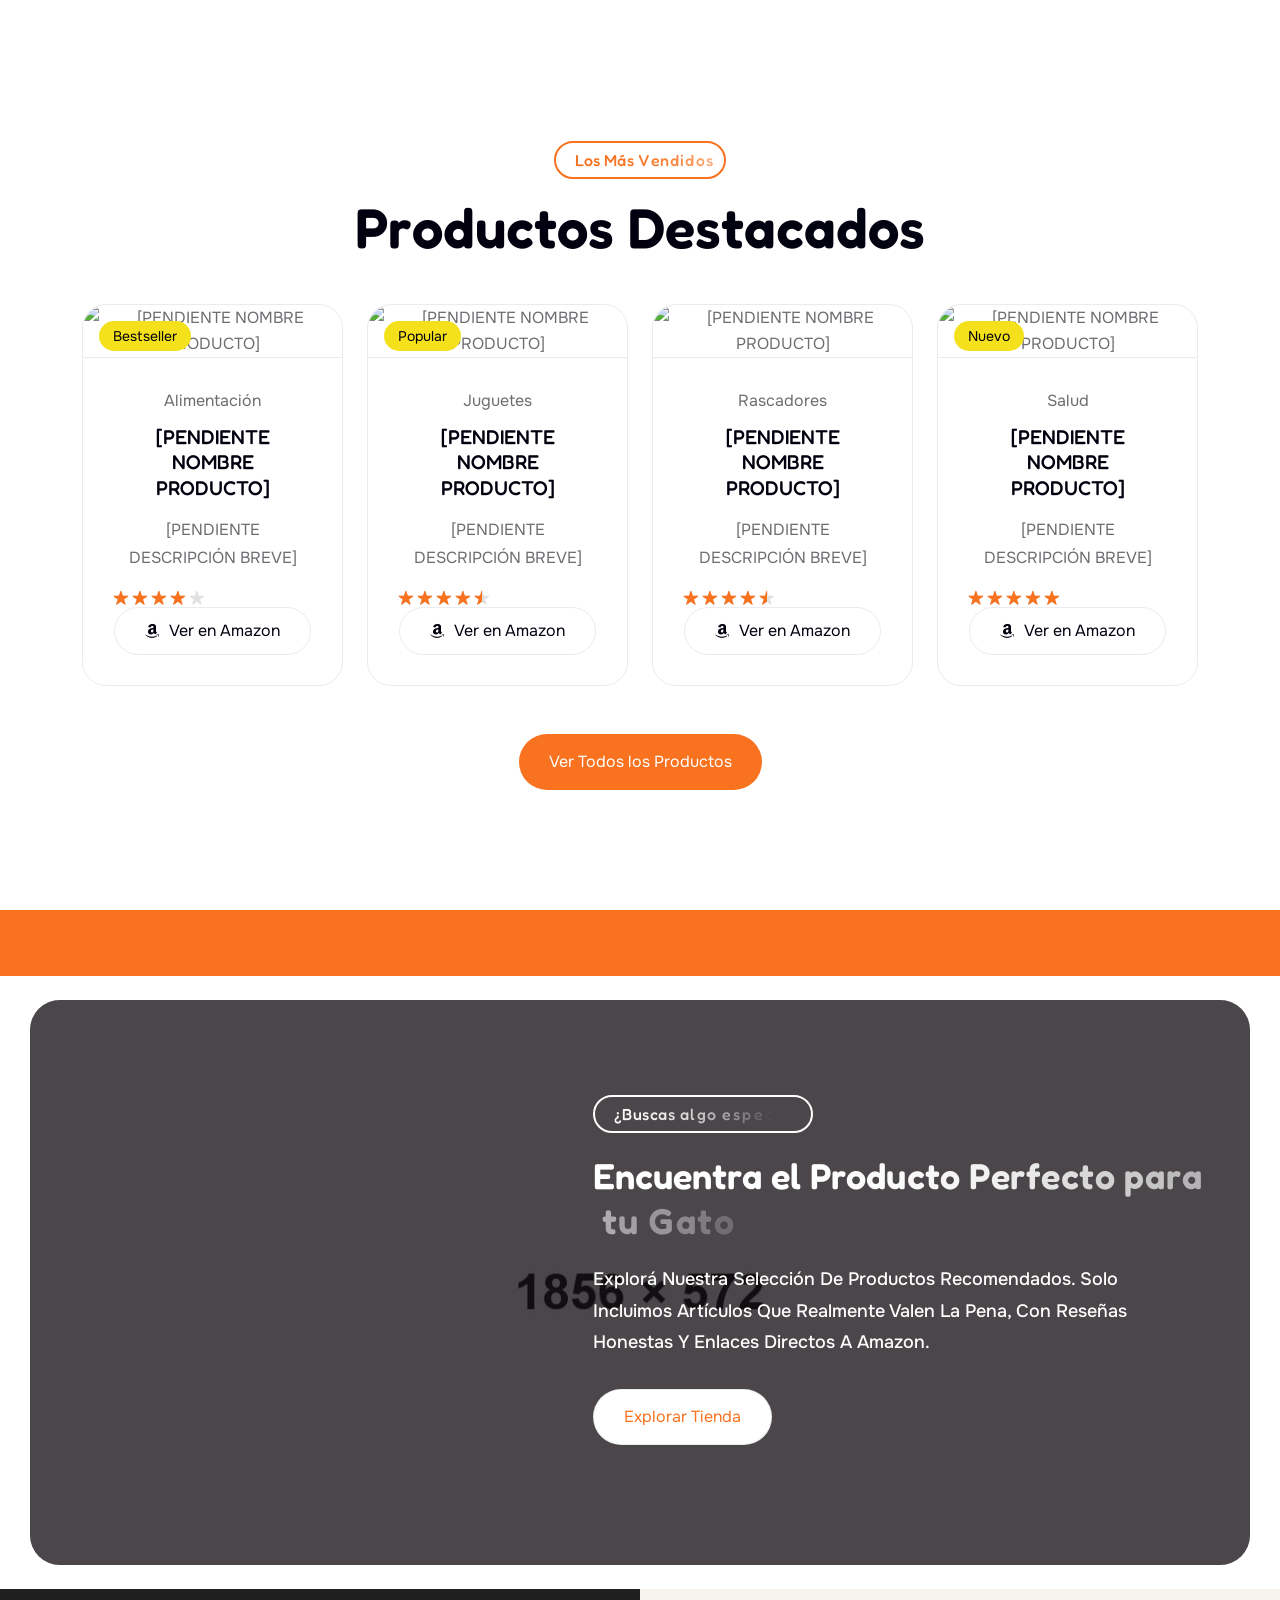
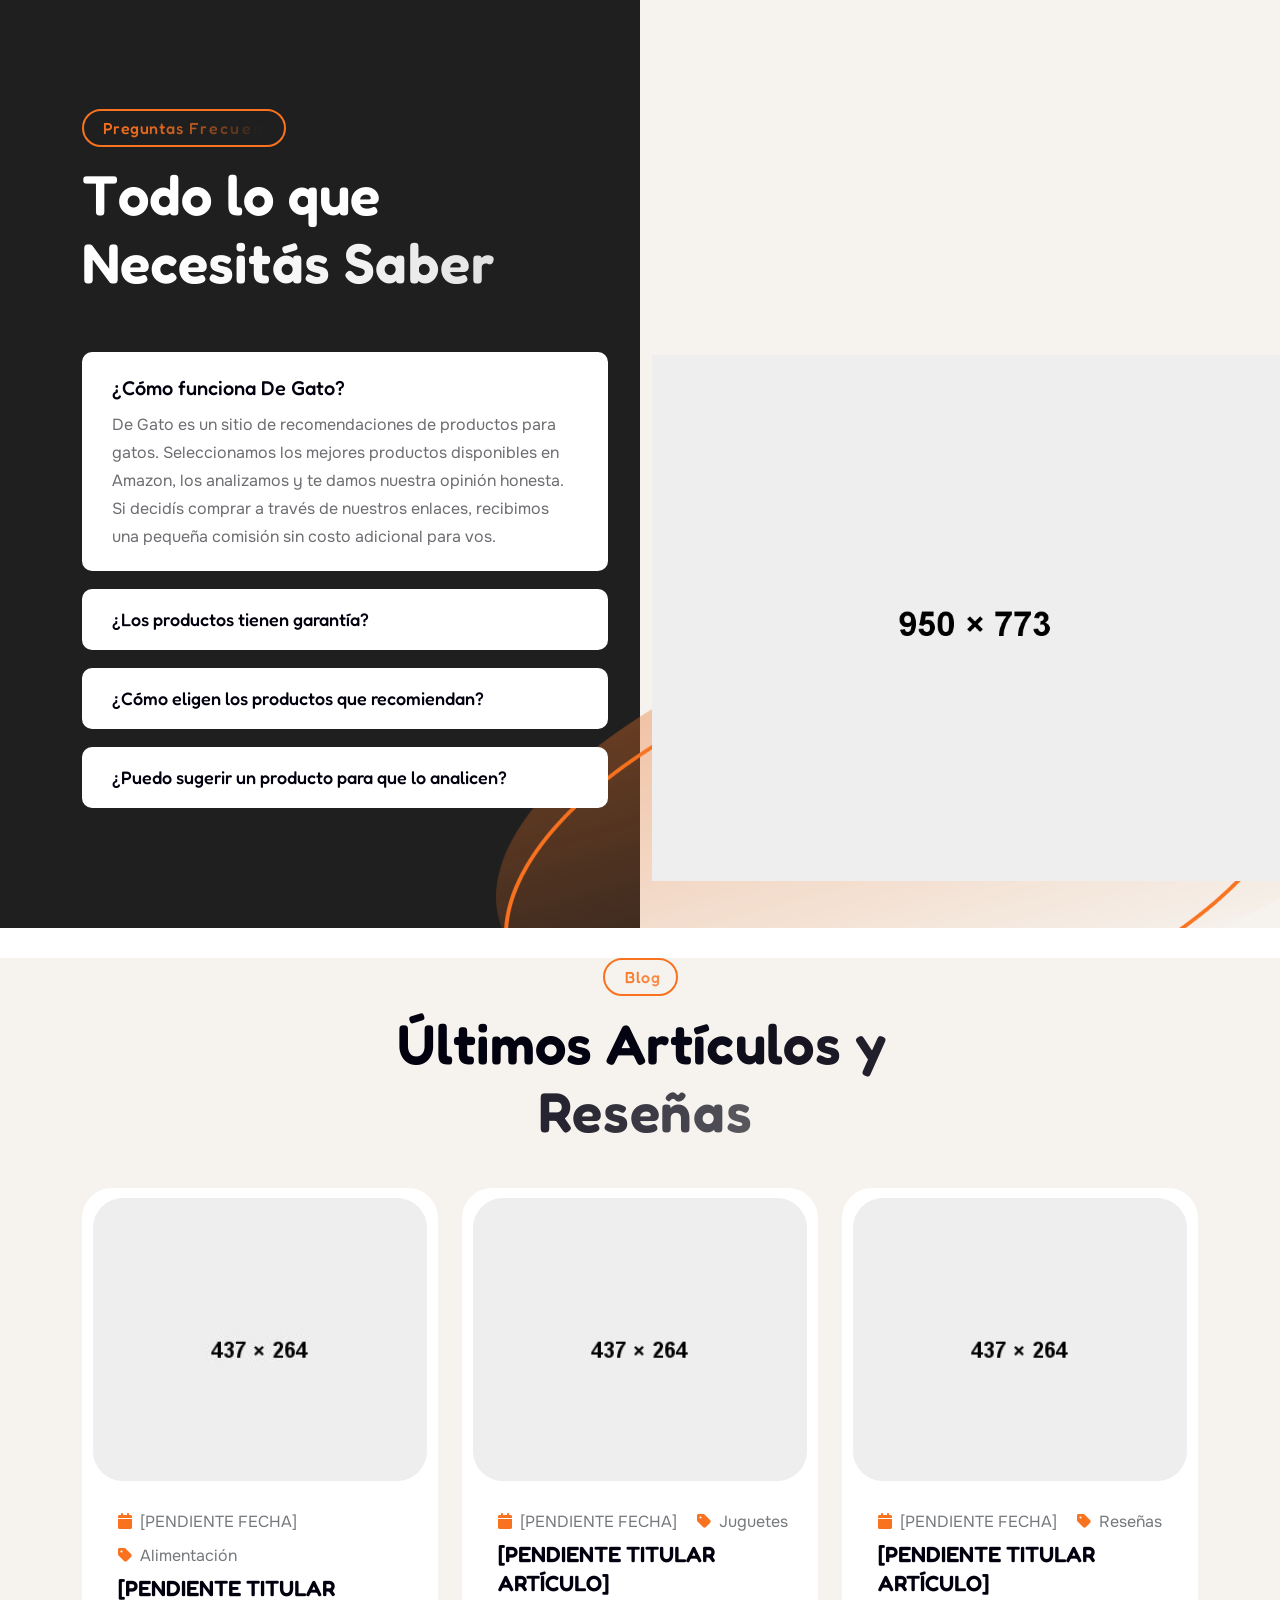
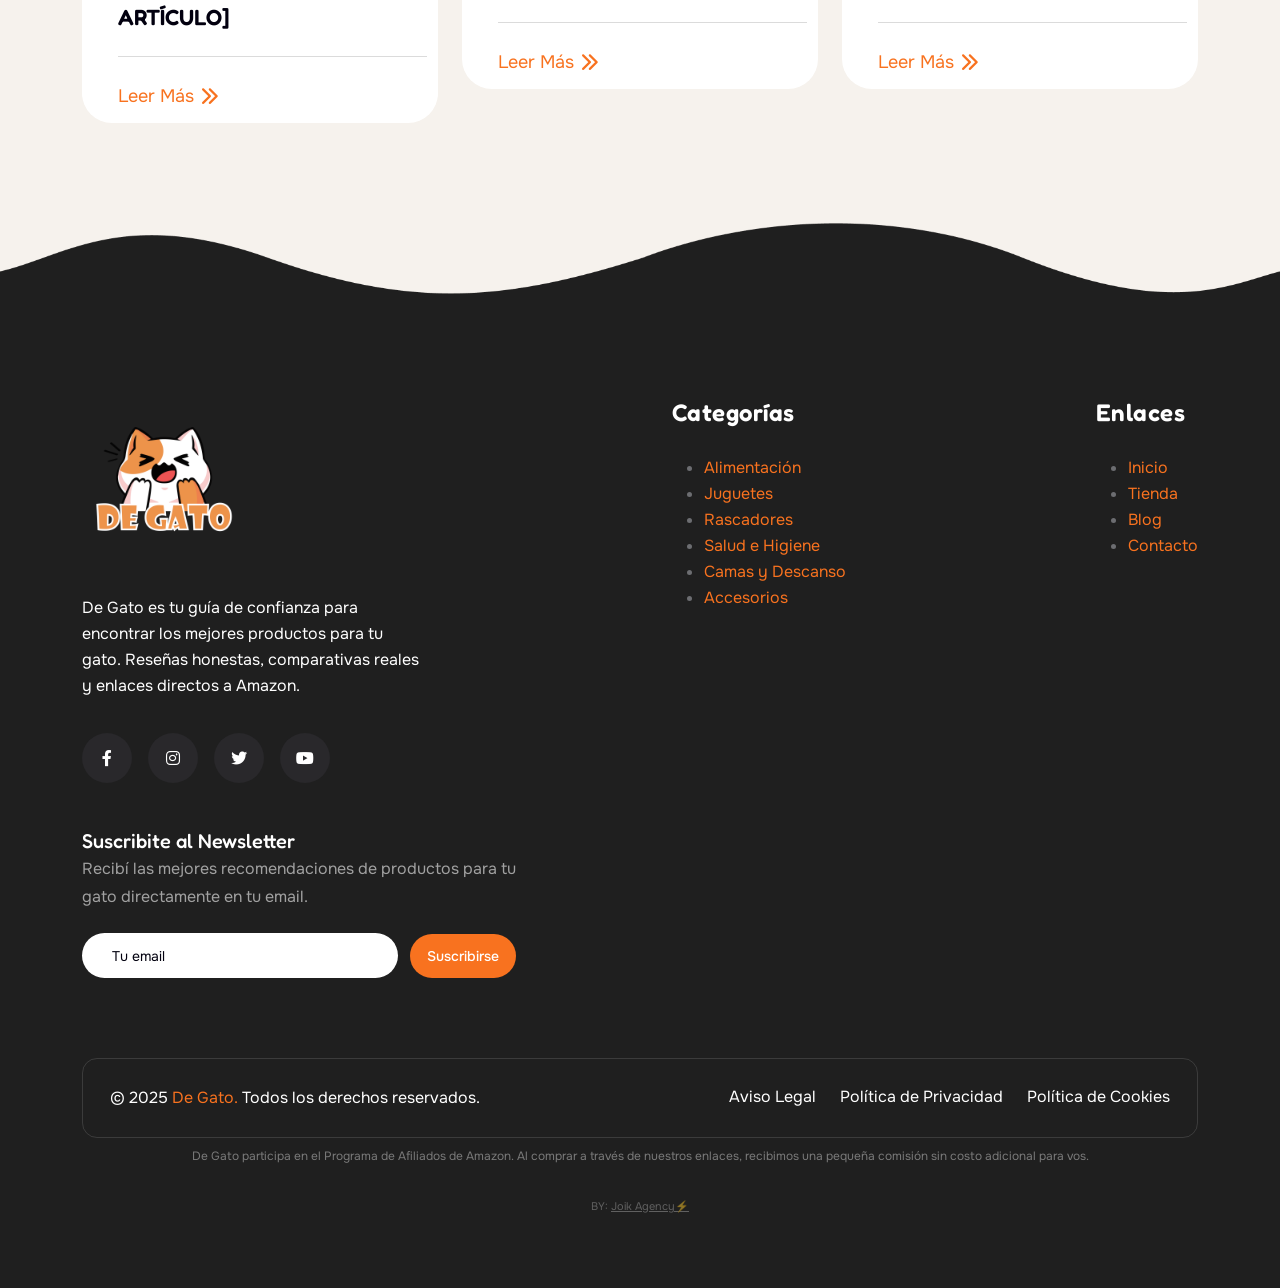
==== commit ffb5d9e2: "feat: agregar nueva imagen de fondo en la página principal" ====
--- a/index.html
+++ b/index.html
@@ -144,7 +144,7 @@
             <img src="assets/img/shape/shape1-29.png" alt="img">
         </div>
 
-        <div class="th-hero-bg" data-bg-src="assets/img/hero/portada 1.jpg"></div>
+        <div class="th-hero-bg" data-bg-src="assets/img/hero/portada-1.jpg"></div>
         <div class="hero-inner">
             <div class="container th-container2">
                 <div class="row">
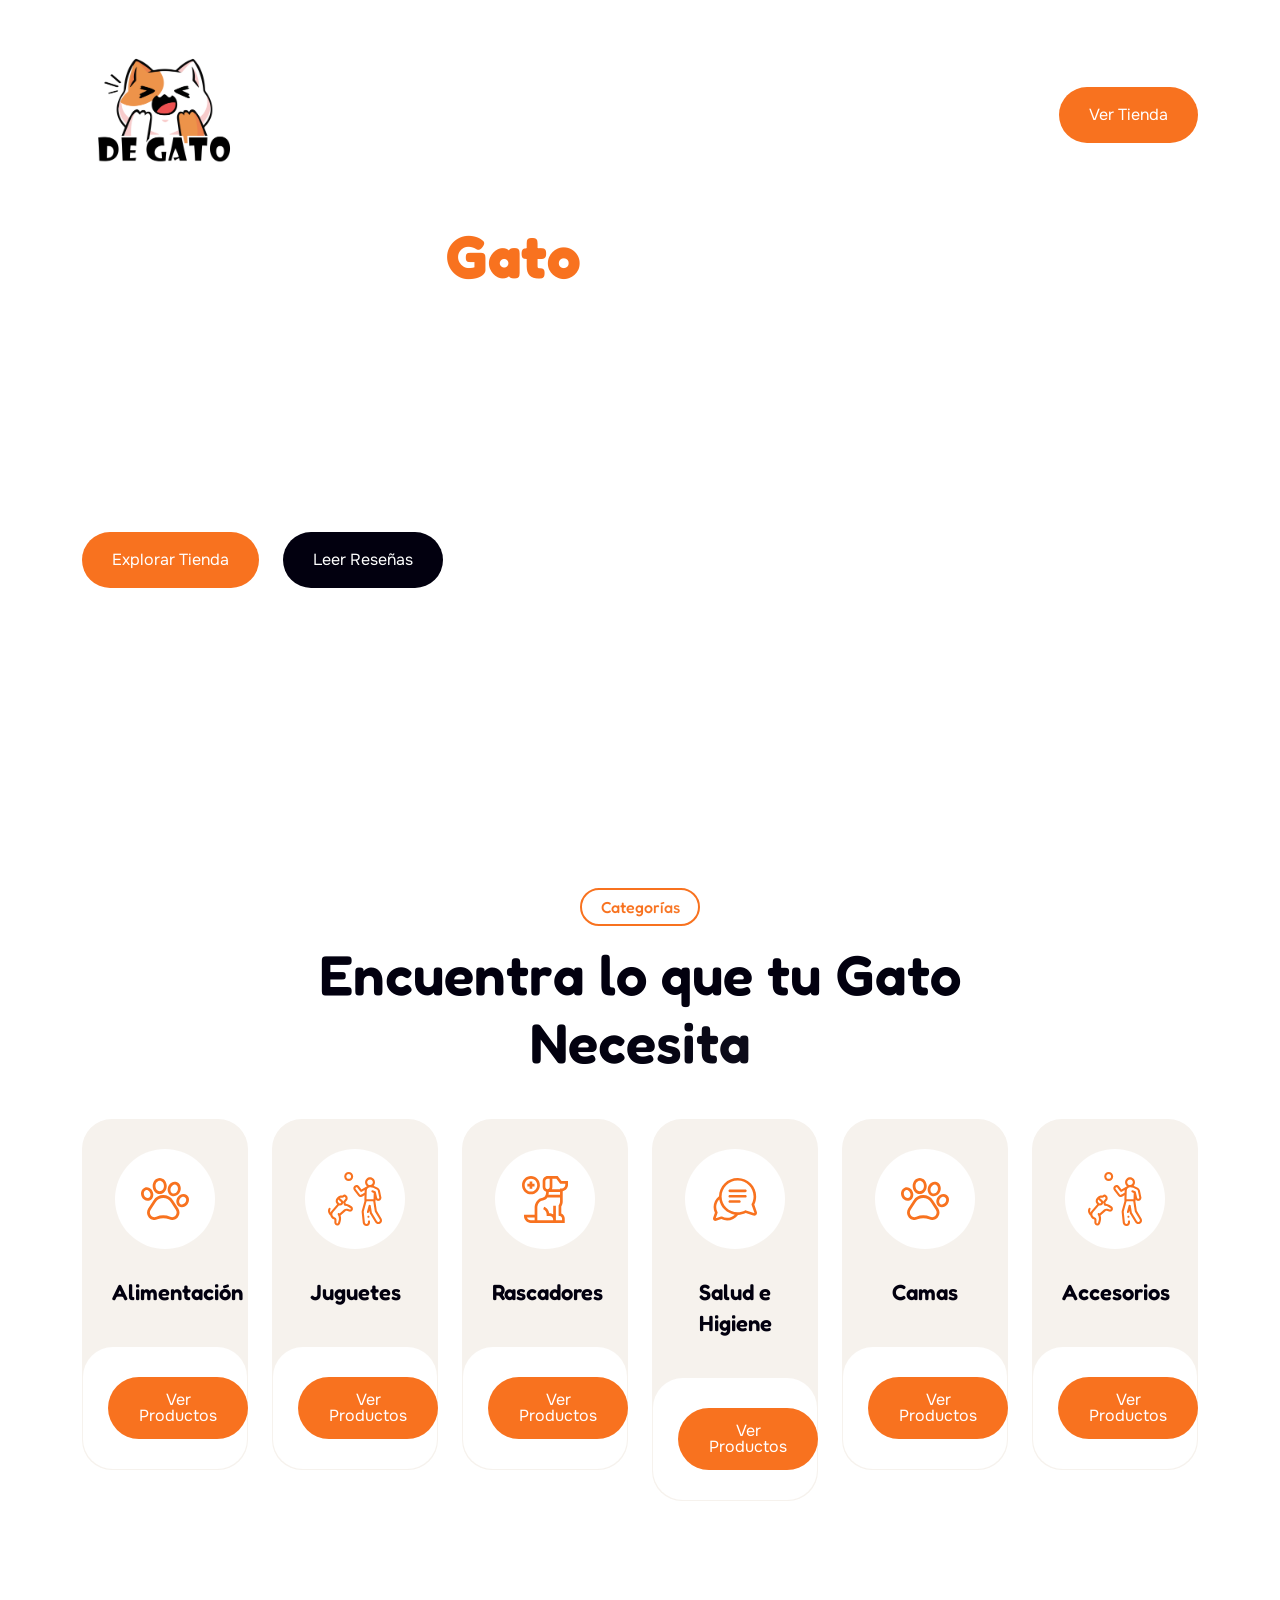
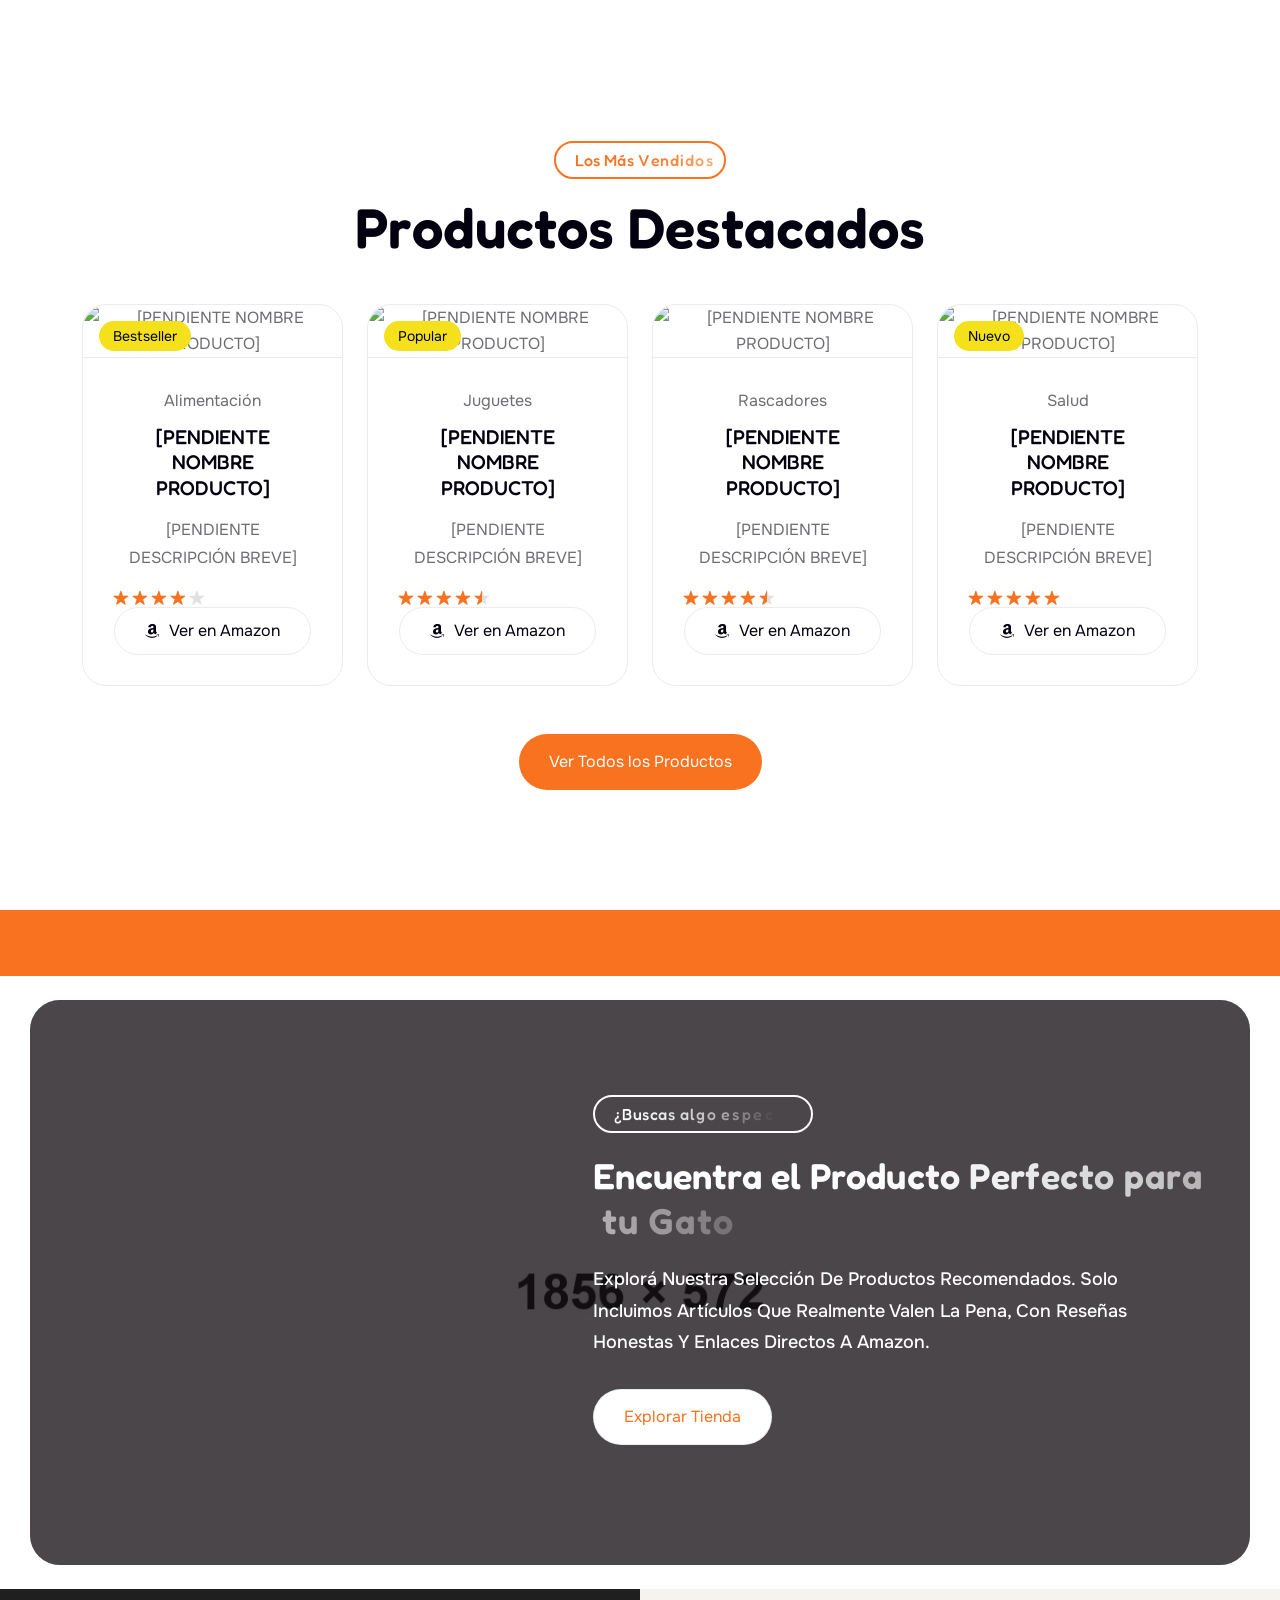
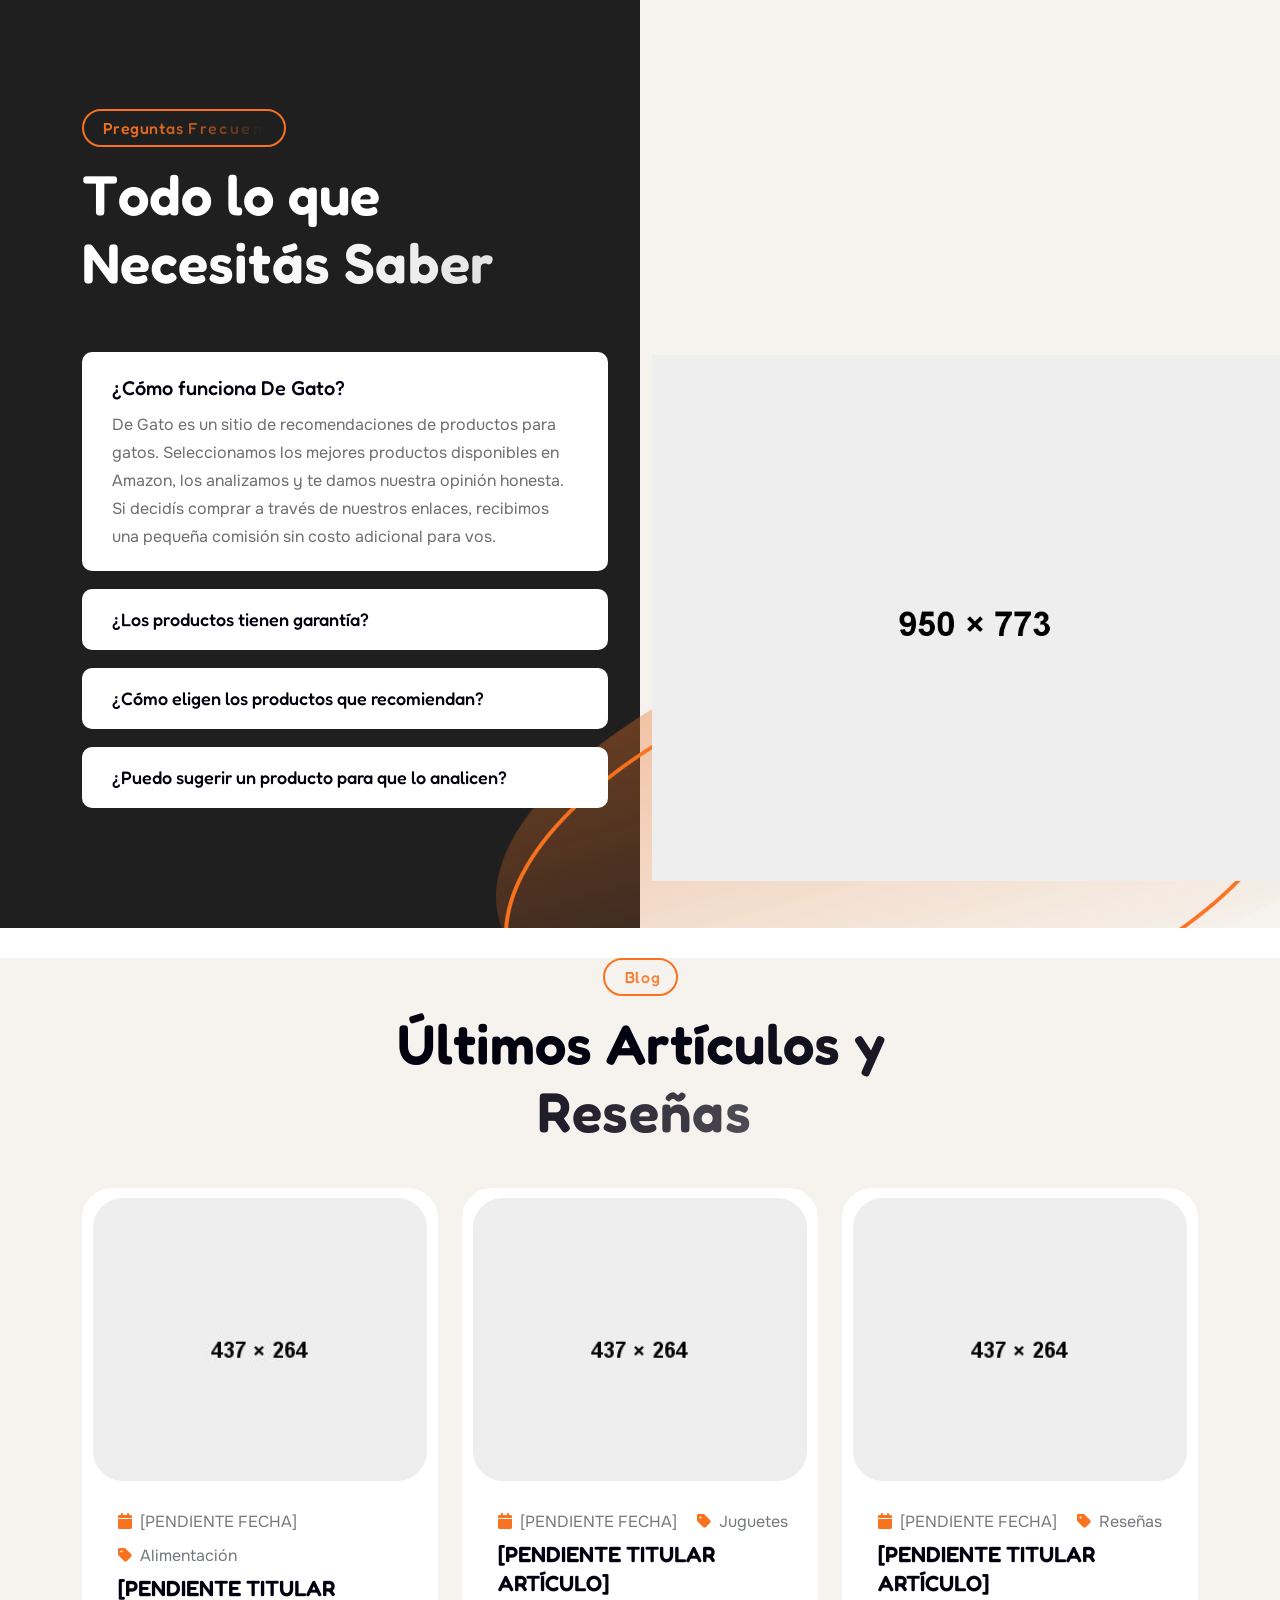
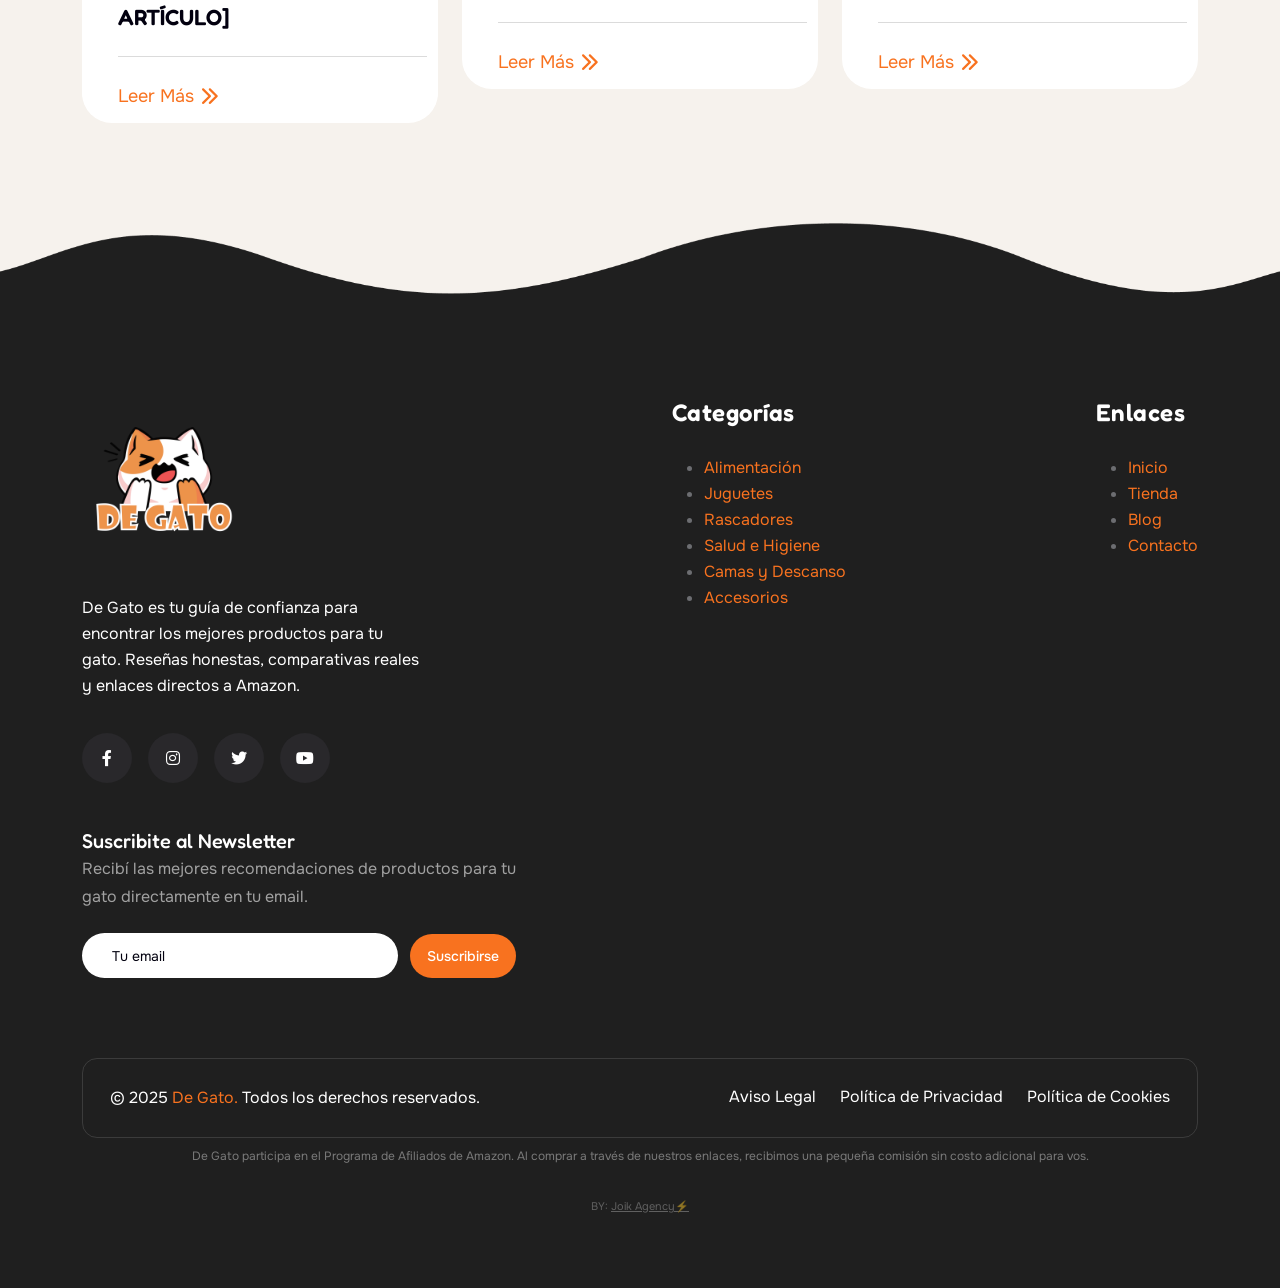
==== commit d2fae7b0: "feat: aplicar filtro de brillo invertido a la imagen en la sección Hero" ====
--- a/index.html
+++ b/index.html
@@ -135,7 +135,7 @@
     ==============================-->
     <div class="th-hero-wrapper hero-2" id="hero">
         <div class="shape-mockup d-xxl-block d-none heartbeat" data-left="4%" data-top="20%">
-            <img src="assets/img/shape/shape1-27.png" alt="img">
+            <img src="assets/img/shape/shape1-27.png" alt="img" style="filter: brightness(0) invert(1);">
         </div>
         <div class="shape-mockup d-xxl-block d-none shake" data-right="4%" data-top="20%">
             <img src="assets/img/shape/shape1-28.png" alt="img">
--- a/assets/css/style.css
+++ b/assets/css/style.css
@@ -34445,4 +34445,25 @@
 }
 
 /*------------------- RTL -------------------*/
+
+/*------------------- De Gato — Hero text white override -------------------*/
+.hero-style2 .hero-title {
+  color: #fff;
+}
+.hero-style2 .checklist li {
+  color: #fff;
+}
+.hero-style2 .checklist li::before {
+  background: #fff;
+}
+
+/*------------------- De Gato — Nav menu white override -------------------*/
+.header-layout1 .main-menu > ul > li > a {
+  color: #fff;
+}
+.header-layout1 .main-menu ul li:has(.sub-menu) > a:after,
+.header-layout1 .main-menu ul li.menu-item-has-children > a:after {
+  color: #fff;
+}
+
 /*# sourceMappingURL=style.css.map */
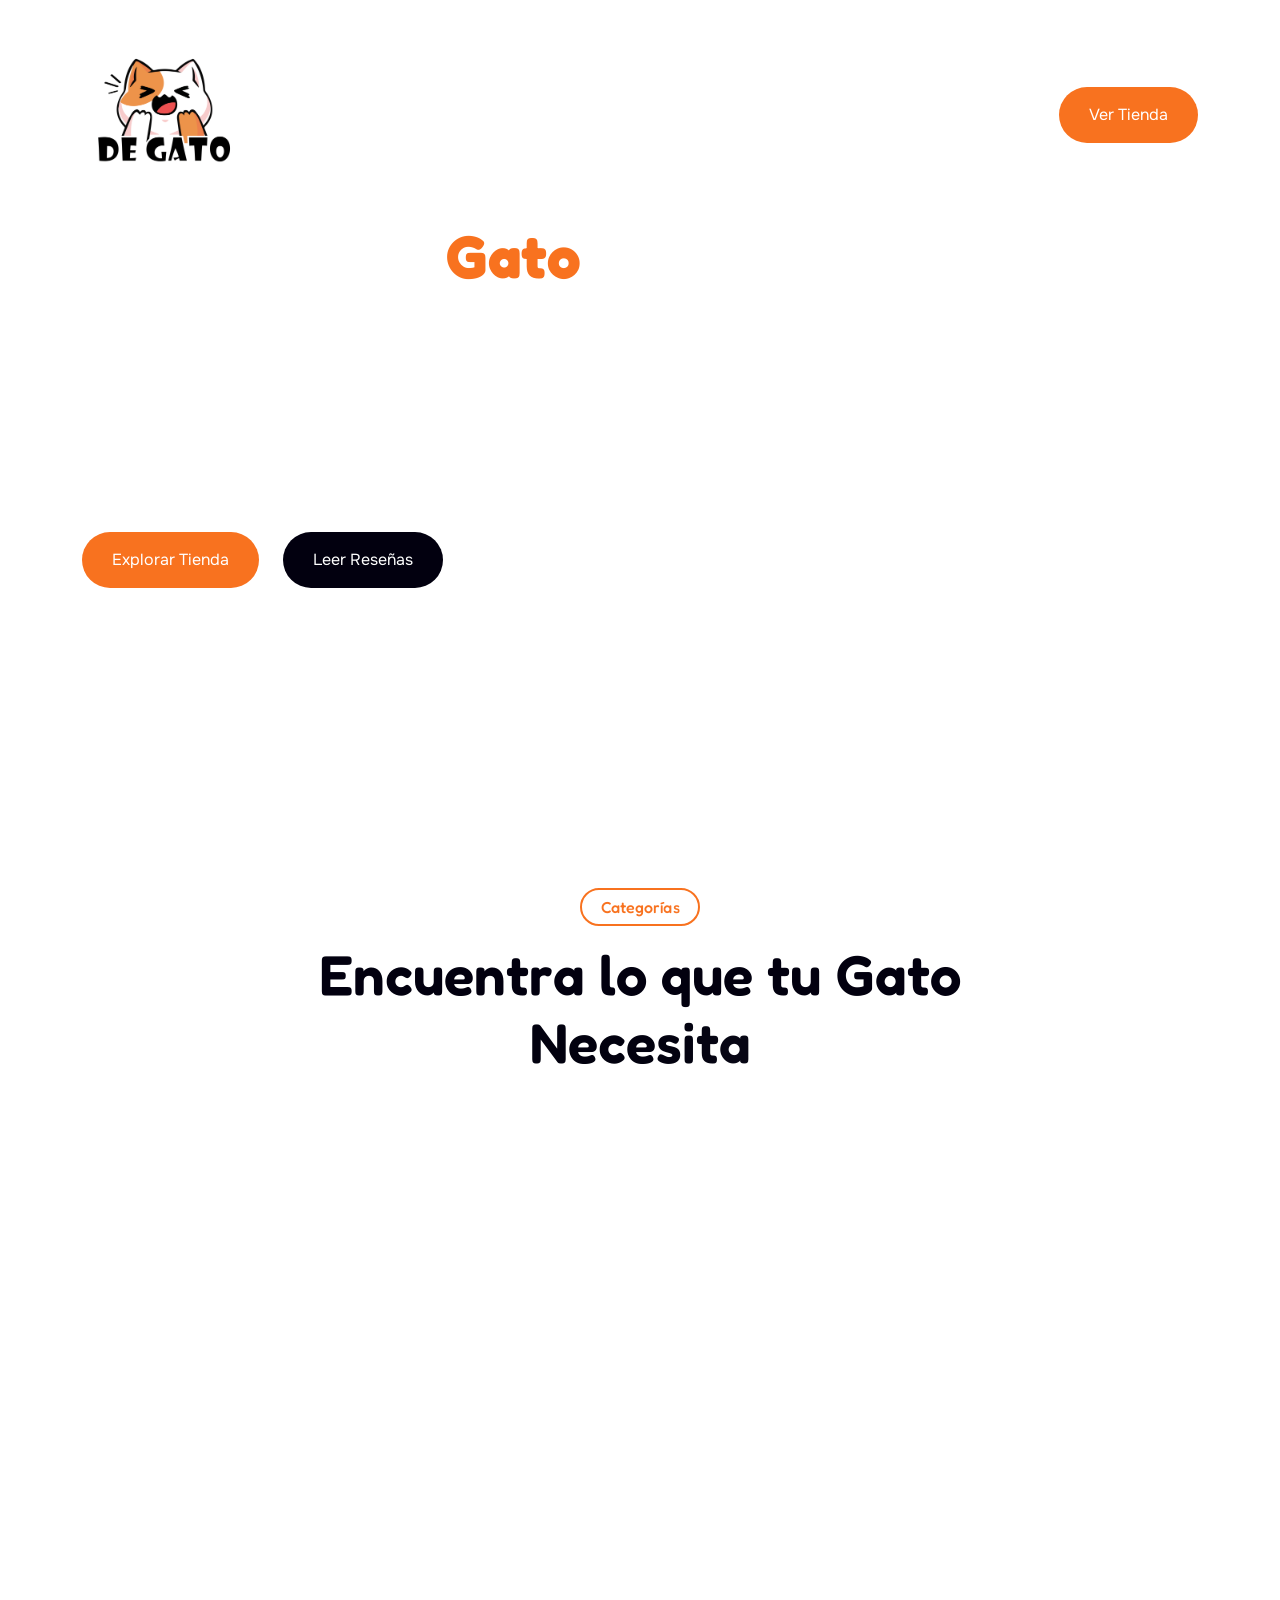
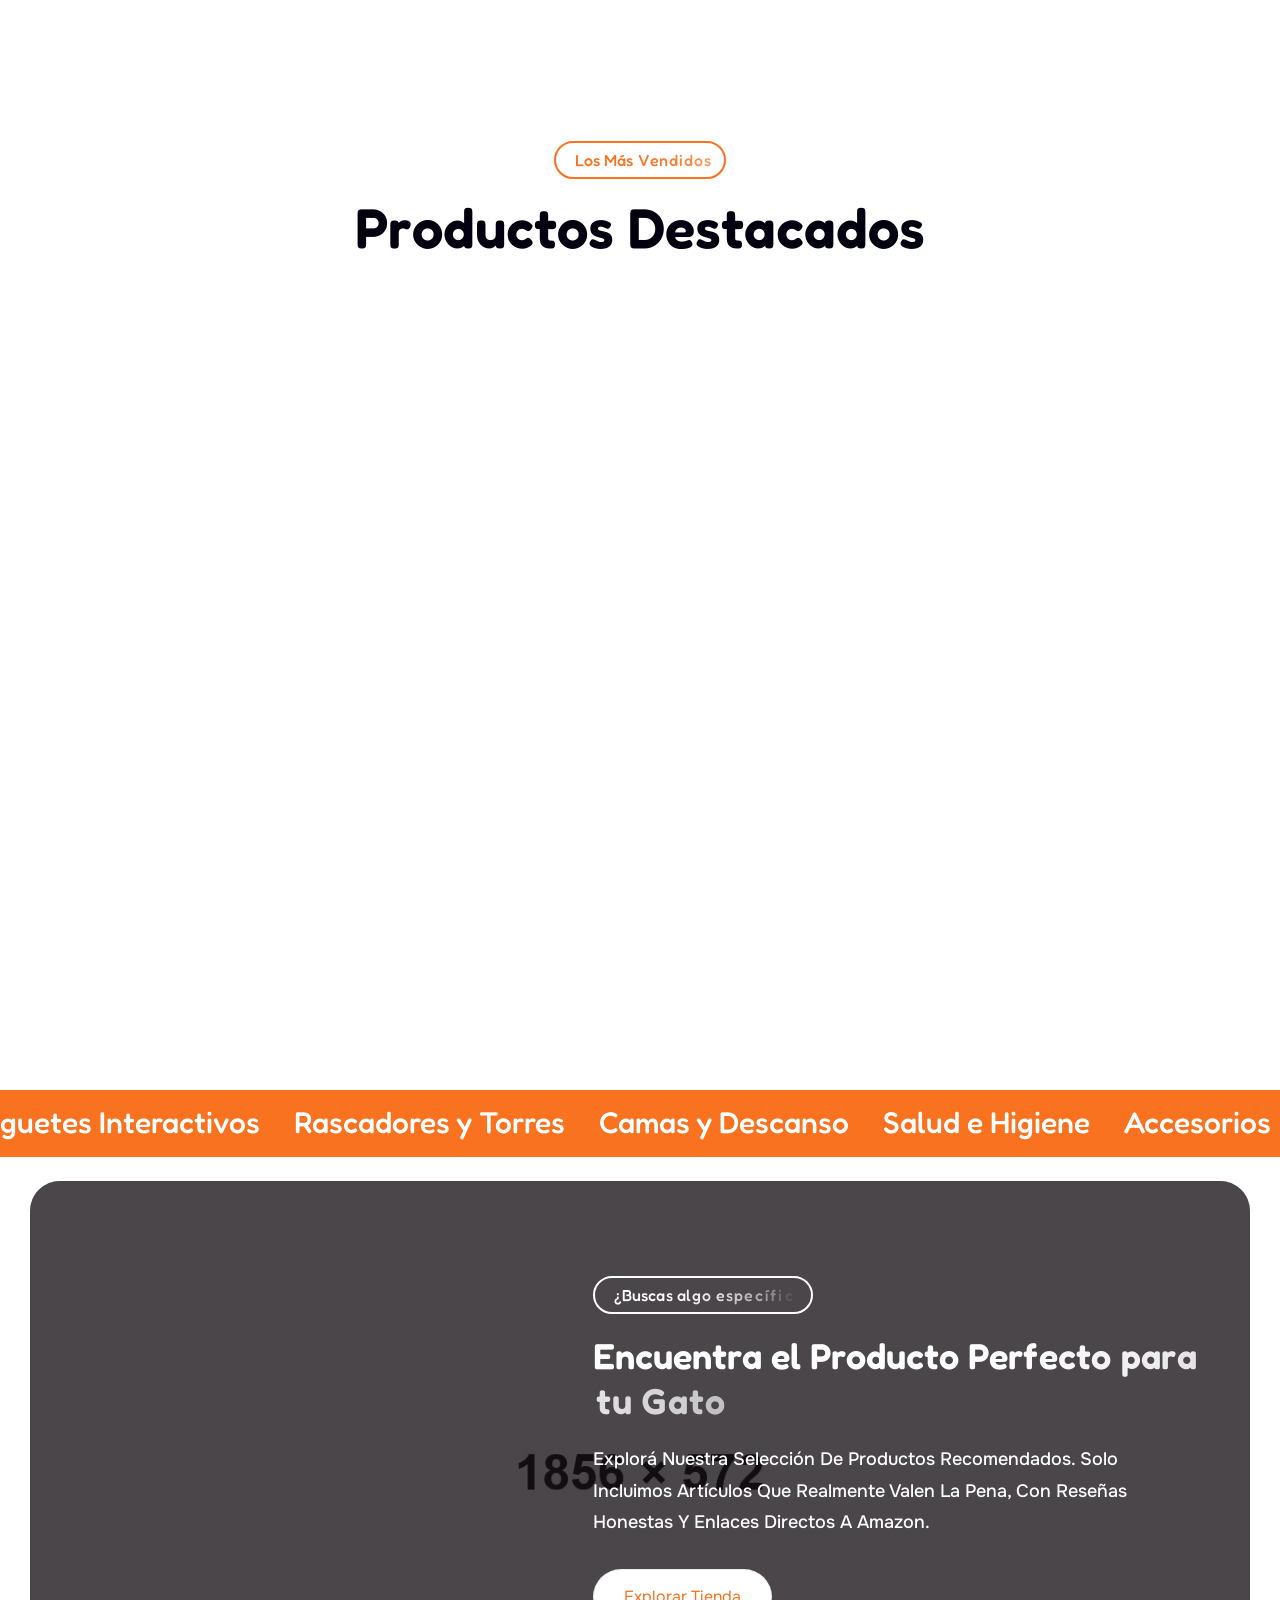
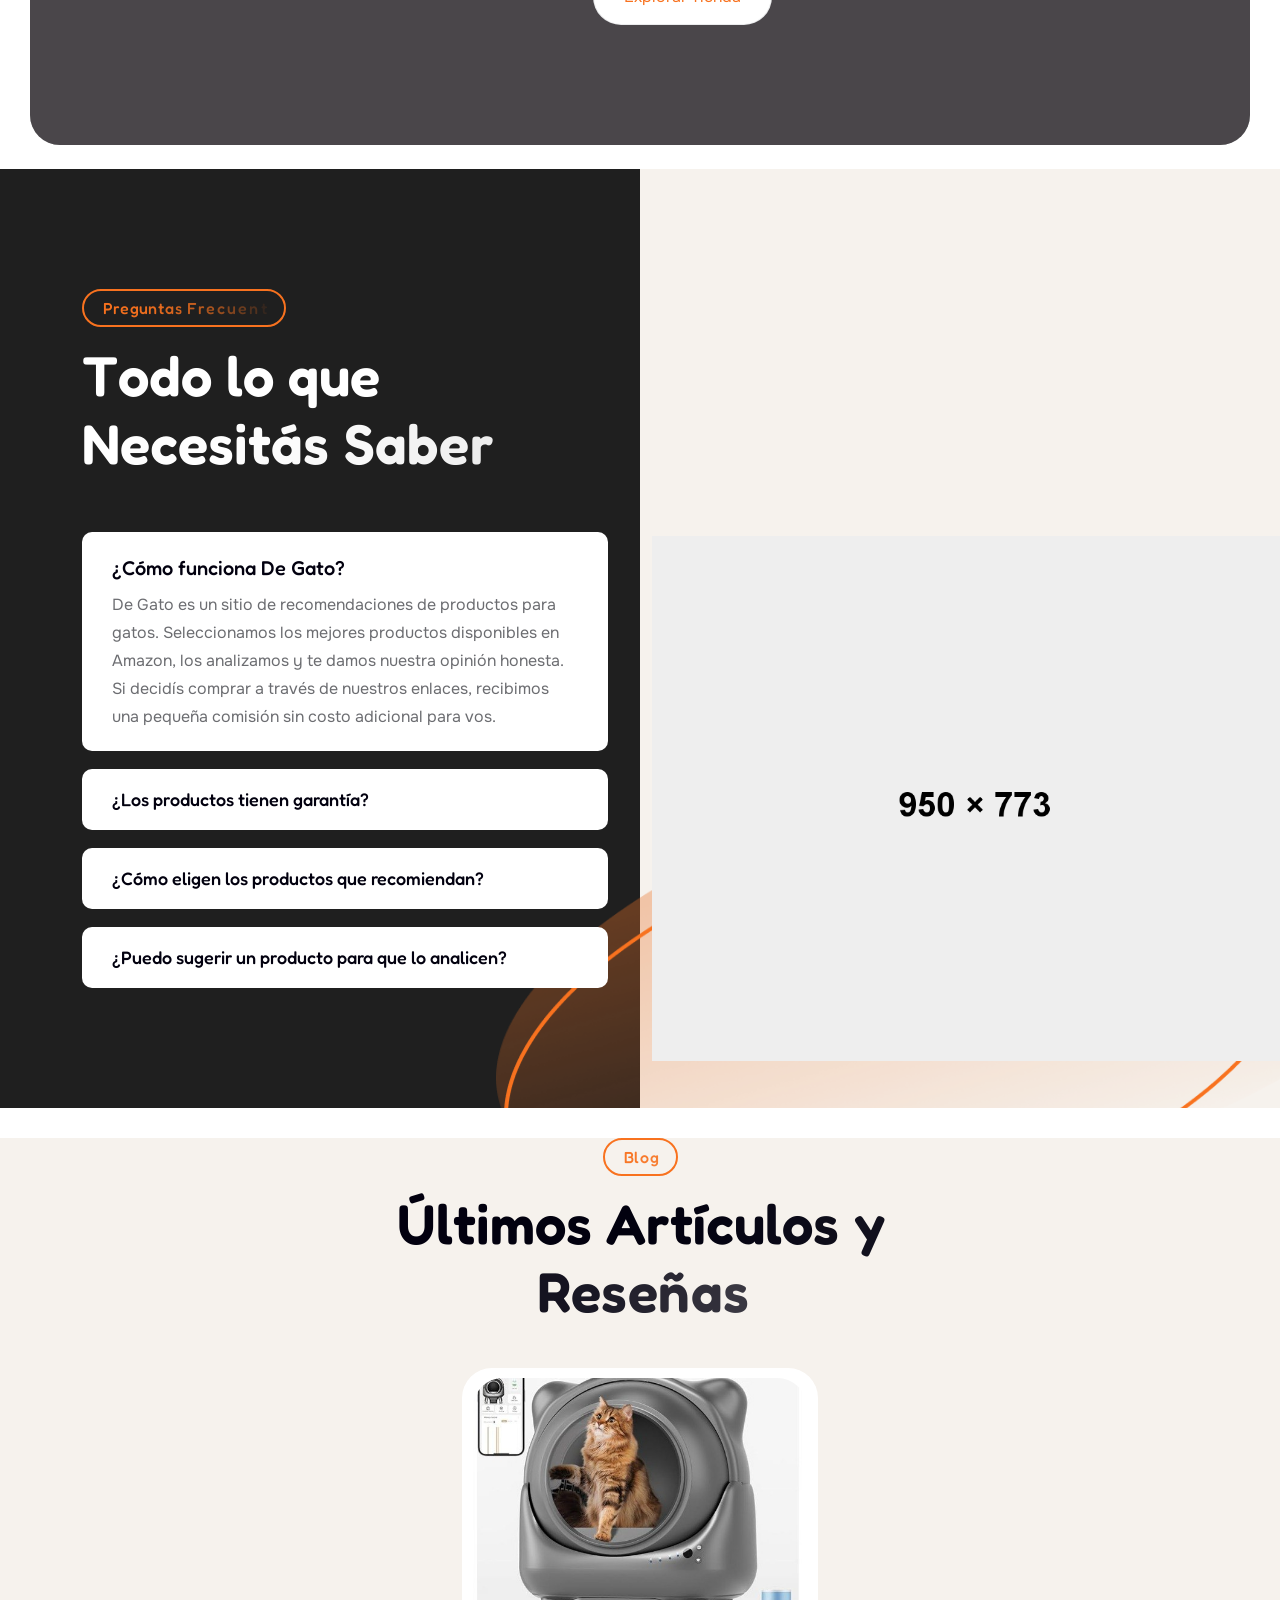
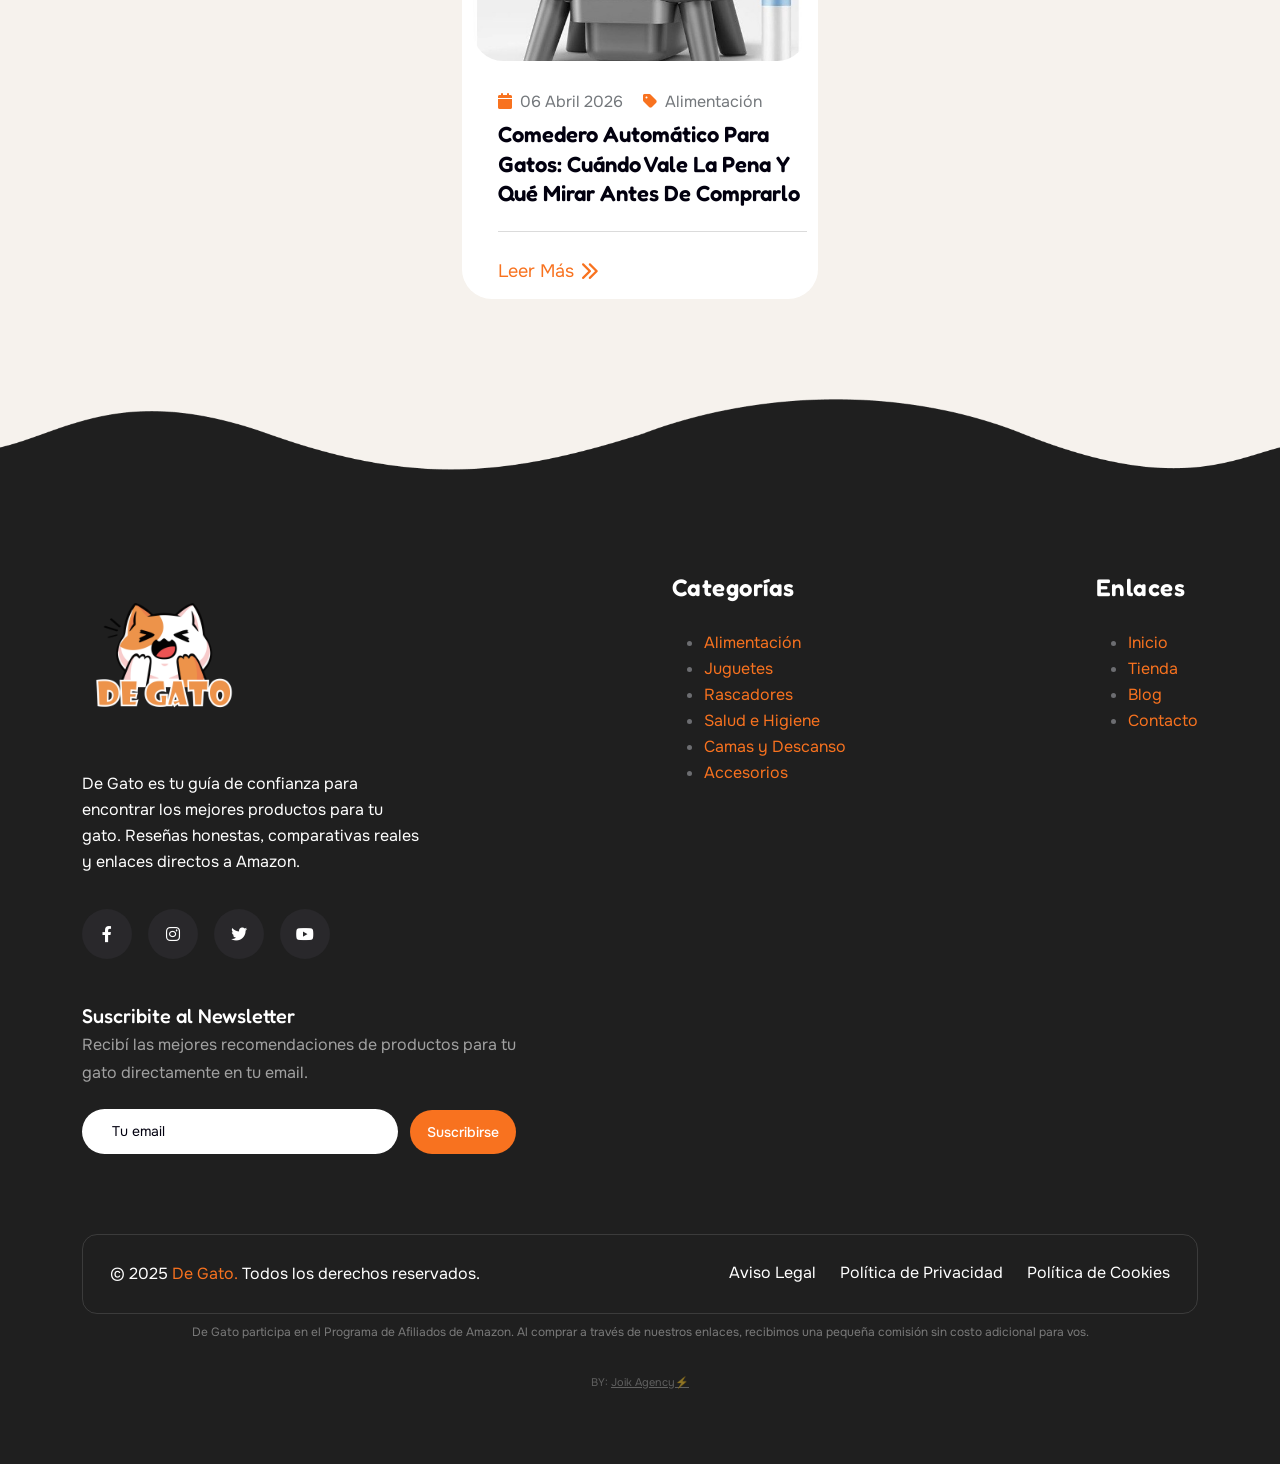
==== commit 17172cee: "feat: agregar funcionalidad para cargar productos destacados y últimos artículos dinámicamente" ====
--- a/index.html
+++ b/index.html
@@ -280,91 +280,8 @@
                     </div>
                 </div>
             </div>
-            <div class="row gy-4 justify-content-center">
-
-                <!-- Producto 1 -->
-                <div class="col-xl-3 col-lg-4 col-md-6" data-cue="slideInUp">
-                    <div class="th-product product-grid">
-                        <div class="product-img">
-                            <img src="assets/img/product/product-1-1.png" alt="[PENDIENTE NOMBRE PRODUCTO]">
-                            <span class="product-tag">Bestseller</span>
-                        </div>
-                        <div class="product-content">
-                            <span class="product-category">Alimentación</span>
-                            <h3 class="product-title"><a href="#">[PENDIENTE NOMBRE PRODUCTO]</a></h3>
-                            <p class="product-desc">[PENDIENTE DESCRIPCIÓN BREVE]</p>
-                            <div class="star-rating" role="img" aria-label="4 de 5 estrellas">
-                                <span style="width: 80%;">Rated <strong class="rating">4.00</strong> out of 5</span>
-                            </div>
-                            <a href="#" class="th-btn style-border2 th-btn-sm" target="_blank" rel="nofollow noopener">
-                                <i class="fab fa-amazon"></i> Ver en Amazon
-                            </a>
-                        </div>
-                    </div>
-                </div>
-
-                <!-- Producto 2 -->
-                <div class="col-xl-3 col-lg-4 col-md-6" data-cue="slideInUp">
-                    <div class="th-product product-grid">
-                        <div class="product-img">
-                            <img src="assets/img/product/product-1-2.png" alt="[PENDIENTE NOMBRE PRODUCTO]">
-                            <span class="product-tag">Popular</span>
-                        </div>
-                        <div class="product-content">
-                            <span class="product-category">Juguetes</span>
-                            <h3 class="product-title"><a href="#">[PENDIENTE NOMBRE PRODUCTO]</a></h3>
-                            <p class="product-desc">[PENDIENTE DESCRIPCIÓN BREVE]</p>
-                            <div class="star-rating" role="img" aria-label="4.5 de 5 estrellas">
-                                <span style="width: 90%;">Rated <strong class="rating">4.50</strong> out of 5</span>
-                            </div>
-                            <a href="#" class="th-btn style-border2 th-btn-sm" target="_blank" rel="nofollow noopener">
-                                <i class="fab fa-amazon"></i> Ver en Amazon
-                            </a>
-                        </div>
-                    </div>
-                </div>
-
-                <!-- Producto 3 -->
-                <div class="col-xl-3 col-lg-4 col-md-6" data-cue="slideInUp">
-                    <div class="th-product product-grid">
-                        <div class="product-img">
-                            <img src="assets/img/product/product-1-3.png" alt="[PENDIENTE NOMBRE PRODUCTO]">
-                        </div>
-                        <div class="product-content">
-                            <span class="product-category">Rascadores</span>
-                            <h3 class="product-title"><a href="#">[PENDIENTE NOMBRE PRODUCTO]</a></h3>
-                            <p class="product-desc">[PENDIENTE DESCRIPCIÓN BREVE]</p>
-                            <div class="star-rating" role="img" aria-label="4.5 de 5 estrellas">
-                                <span style="width: 90%;">Rated <strong class="rating">4.50</strong> out of 5</span>
-                            </div>
-                            <a href="#" class="th-btn style-border2 th-btn-sm" target="_blank" rel="nofollow noopener">
-                                <i class="fab fa-amazon"></i> Ver en Amazon
-                            </a>
-                        </div>
-                    </div>
-                </div>
-
-                <!-- Producto 4 -->
-                <div class="col-xl-3 col-lg-4 col-md-6" data-cue="slideInUp">
-                    <div class="th-product product-grid">
-                        <div class="product-img">
-                            <img src="assets/img/product/product-1-4.png" alt="[PENDIENTE NOMBRE PRODUCTO]">
-                            <span class="product-tag">Nuevo</span>
-                        </div>
-                        <div class="product-content">
-                            <span class="product-category">Salud</span>
-                            <h3 class="product-title"><a href="#">[PENDIENTE NOMBRE PRODUCTO]</a></h3>
-                            <p class="product-desc">[PENDIENTE DESCRIPCIÓN BREVE]</p>
-                            <div class="star-rating" role="img" aria-label="5 de 5 estrellas">
-                                <span style="width: 100%;">Rated <strong class="rating">5.00</strong> out of 5</span>
-                            </div>
-                            <a href="#" class="th-btn style-border2 th-btn-sm" target="_blank" rel="nofollow noopener">
-                                <i class="fab fa-amazon"></i> Ver en Amazon
-                            </a>
-                        </div>
-                    </div>
-                </div>
-
+            <div class="row gy-4 justify-content-center" id="featured-products-grid">
+                <!-- Cargado dinámicamente por featured-products.js -->
             </div>
 
             <div class="text-center mt-5" data-cue="slideInUp">
@@ -378,7 +295,7 @@
     ==============================-->
     <div class="overflow-hidden">
         <div class="container-fluid p-0" data-cue="slideInUp">
-            <div class="swiper th-slider marquee-slider2" data-slider-options='{"breakpoints":{"0":{"slidesPerView":"auto"}},"autoplay":{"delay":0,"disableOnInteraction":false},"noSwiping":"true","speed":10000,"spaceBetween":0}'>
+            <div class="swiper th-slider marquee-slider2" data-slider-options='{"breakpoints":{"0":{"slidesPerView":"auto"}},"loop":true,"autoplay":{"delay":0,"disableOnInteraction":false,"reverseDirection":false},"noSwiping":"true","speed":10000,"spaceBetween":0,"allowTouchMove":false}'>
                 <div class="swiper-wrapper">
                     <div class="swiper-slide">
                         <div class="marquee-card style2"><a target="_blank" href="shop.html">Alimentación Premium</a></div>
@@ -527,66 +444,8 @@
                         </div>
                     </div>
                 </div>
-                <div class="row gy-40 justify-content-center">
-                    <div class="col-xl-4 col-lg-6" data-cue="slideInUp">
-                        <div class="blog-card style-2">
-                            <div class="blog-img">
-                                <a href="articulo.html">
-                                    <img src="assets/img/blog/blog-s-2-1.jpg" alt="[PENDIENTE IMAGEN REAL]">
-                                </a>
-                            </div>
-                            <div class="blog-content">
-                                <div class="blog-meta">
-                                    <a href="blog.html"><i class="fas fa-calendar"></i>[PENDIENTE FECHA]</a>
-                                    <a href="blog.html"><i class="fas fa-tag"></i>Alimentación</a>
-                                </div>
-                                <h3 class="box-title"><a href="articulo.html">[PENDIENTE TITULAR ARTÍCULO]</a></h3>
-                                <div class="btn-wrap">
-                                    <a href="articulo.html" class="link-btn th-btn-icon">Leer Más</a>
-                                </div>
-                            </div>
-                        </div>
-                    </div>
-
-                    <div class="col-xl-4 col-lg-6" data-cue="slideInUp">
-                        <div class="blog-card style-2">
-                            <div class="blog-img">
-                                <a href="articulo.html">
-                                    <img src="assets/img/blog/blog-s-2-2.jpg" alt="[PENDIENTE IMAGEN REAL]">
-                                </a>
-                            </div>
-                            <div class="blog-content">
-                                <div class="blog-meta">
-                                    <a href="blog.html"><i class="fas fa-calendar"></i>[PENDIENTE FECHA]</a>
-                                    <a href="blog.html"><i class="fas fa-tag"></i>Juguetes</a>
-                                </div>
-                                <h3 class="box-title"><a href="articulo.html">[PENDIENTE TITULAR ARTÍCULO]</a></h3>
-                                <div class="btn-wrap">
-                                    <a href="articulo.html" class="link-btn th-btn-icon">Leer Más</a>
-                                </div>
-                            </div>
-                        </div>
-                    </div>
-
-                    <div class="col-xl-4 col-lg-6" data-cue="slideInUp">
-                        <div class="blog-card style-2">
-                            <div class="blog-img">
-                                <a href="articulo.html">
-                                    <img src="assets/img/blog/blog-s-2-3.jpg" alt="[PENDIENTE IMAGEN REAL]">
-                                </a>
-                            </div>
-                            <div class="blog-content">
-                                <div class="blog-meta">
-                                    <a href="blog.html"><i class="fas fa-calendar"></i>[PENDIENTE FECHA]</a>
-                                    <a href="blog.html"><i class="fas fa-tag"></i>Reseñas</a>
-                                </div>
-                                <h3 class="box-title"><a href="articulo.html">[PENDIENTE TITULAR ARTÍCULO]</a></h3>
-                                <div class="btn-wrap">
-                                    <a href="articulo.html" class="link-btn th-btn-icon">Leer Más</a>
-                                </div>
-                            </div>
-                        </div>
-                    </div>
+                <div class="row gy-40 justify-content-center" id="latest-posts-grid">
+                    <!-- Cargado dinámicamente por latest-posts.js -->
                 </div>
             </div>
         </div>
@@ -717,6 +576,8 @@
     <script src="assets/js/SplitText.min.js"></script>
     <script src="assets/js/lenis.min.js"></script>
     <script src="assets/js/main.js"></script>
+    <script src="assets/js/featured-products.js"></script>
+    <script src="assets/js/latest-posts.js"></script>
 </body>
 
 </html>
--- a/assets/css/style.css
+++ b/assets/css/style.css
@@ -34466,4 +34466,44 @@
   color: #fff;
 }
 
+/*------------------- De Gato — Sticky header: texto negro + header más delgado -------------------*/
+.header-layout1 .sticky-wrapper.sticky .main-menu > ul > li > a {
+  color: var(--title-color);
+  padding: 18px 0;
+}
+.header-layout1 .sticky-wrapper.sticky .main-menu ul li:has(.sub-menu) > a:after,
+.header-layout1 .sticky-wrapper.sticky .main-menu ul li.menu-item-has-children > a:after {
+  color: var(--title-color);
+}
+.header-layout1 .sticky-wrapper.sticky .menu-area {
+  padding: 5px 0;
+}
+.header-layout1 .sticky-wrapper.sticky .header-logo img {
+  max-width: 110px;
+}
+
+/*------------------- De Gato — Botones categoría tienda: naranja -------------------*/
+.category-filter-tags .th-btn.style3 {
+  background: var(--theme-color);
+  border-color: var(--theme-color);
+  color: #fff;
+}
+.category-filter-tags .th-btn.style3:after,
+.category-filter-tags .th-btn.style3:before {
+  background: var(--theme-color);
+}
+.category-filter-tags .th-btn.style3:hover,
+.category-filter-tags .th-btn.style3:focus,
+.category-filter-tags .th-btn.style3:active {
+  background: var(--title-color);
+  border-color: var(--title-color);
+  color: #fff;
+}
+.category-filter-tags .th-btn.style3:hover::before,
+.category-filter-tags .th-btn.style3:hover:after,
+.category-filter-tags .th-btn.style3:focus::before,
+.category-filter-tags .th-btn.style3:focus:after {
+  background: var(--title-color);
+}
+
 /*# sourceMappingURL=style.css.map */
